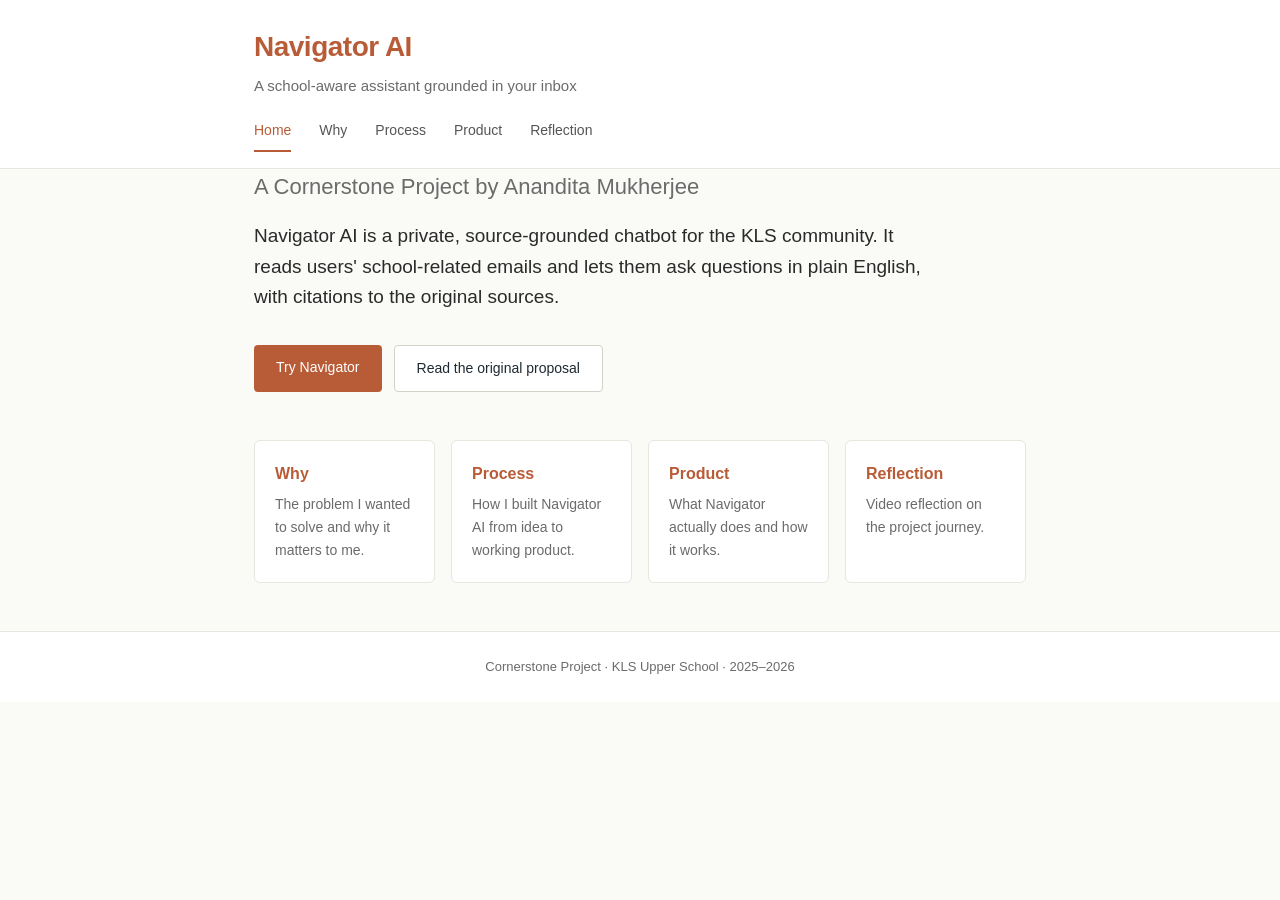
==== index.html @ 75f74e13 "Initial cornerstone site" ====
<!DOCTYPE html>
<html lang="en">
<head>
  <meta charset="UTF-8">
  <meta name="viewport" content="width=device-width, initial-scale=1.0">
  <title>Navigator AI — Cornerstone Project</title>
  <link rel="stylesheet" href="style.css">
</head>
<body>
  <header>
    <div class="container">
      <h1>Navigator AI</h1>
      <p class="subtitle">A school-aware assistant grounded in your inbox</p>
      <nav>
        <a href="index.html" class="active">Home</a>
        <a href="why.html">Why</a>
        <a href="process.html">Process</a>
        <a href="product.html">Product</a>
        <a href="reflection.html">Reflection</a>
      </nav>
    </div>
  </header>

  <main class="container">
    <section class="hero">
      <h2>A Cornerstone Project by Anandita Mukherjee</h2>
      <p class="lede">
        Navigator AI is a private, source-grounded chatbot for the KLS community.
        It reads users' school-related emails and lets them ask questions in
        plain English, with citations to the original sources.
      </p>
      <div class="cta-row">
        <a href="https://navigator-ai-production.up.railway.app/" class="btn">Try Navigator</a>
        <a href="assets/proposal.pdf" class="btn-secondary">Read the original proposal</a>
      </div>
    </section>

    <section class="cards">
      <a href="why.html" class="card">
        <h3>Why</h3>
        <p>The problem I wanted to solve and why it matters to me.</p>
      </a>
      <a href="process.html" class="card">
        <h3>Process</h3>
        <p>How I built Navigator AI from idea to working product.</p>
      </a>
      <a href="product.html" class="card">
        <h3>Product</h3>
        <p>What Navigator actually does and how it works.</p>
      </a>
      <a href="reflection.html" class="card">
        <h3>Reflection</h3>
        <p>Video reflection on the project journey.</p>
      </a>
    </section>
  </main>

  <footer>
    <div class="container">
      <p>Cornerstone Project · KLS Upper School · 2025–2026</p>
    </div>
  </footer>
</body>
</html>
---- style.css ----
/* Reset + base */
* {
  margin: 0;
  padding: 0;
  box-sizing: border-box;
}

html {
  scroll-behavior: smooth;
}

body {
  font-family: -apple-system, BlinkMacSystemFont, "Segoe UI", "Helvetica Neue", Arial, sans-serif;
  font-size: 16px;
  line-height: 1.65;
  color: #1f2933;
  background: #fafaf7;
}

.container {
  max-width: 820px;
  margin: 0 auto;
  padding: 0 24px;
}

/* Header */
header {
  background: white;
  border-bottom: 1px solid #e8e6df;
  padding: 24px 0 0;
}

header h1 {
  font-size: 28px;
  font-weight: 600;
  color: #b85c38;
  letter-spacing: -0.5px;
}

.subtitle {
  color: #6b6b6b;
  font-size: 15px;
  margin-top: 4px;
  margin-bottom: 20px;
}

nav {
  display: flex;
  gap: 28px;
  padding-bottom: 16px;
  flex-wrap: wrap;
}

nav a {
  color: #555;
  text-decoration: none;
  font-size: 14px;
  font-weight: 500;
  padding-bottom: 8px;
  border-bottom: 2px solid transparent;
  transition: color 0.15s, border-color 0.15s;
}

nav a:hover {
  color: #b85c38;
}

nav a.active {
  color: #b85c38;
  border-bottom-color: #b85c38;
}

/* Main content */
main {
  padding: 56px 0 80px;
}

.hero h2 {
  font-size: 22px;
  font-weight: 500;
  color: #6b6b6b;
  margin-bottom: 16px;
}

.lede {
  font-size: 19px;
  line-height: 1.6;
  color: #2a2a2a;
  margin-bottom: 32px;
  max-width: 680px;
}

.cta-row {
  display: flex;
  gap: 12px;
  flex-wrap: wrap;
  margin-top: 24px;
  margin-bottom: 48px;
}

.btn, .btn-secondary {
  display: inline-block;
  padding: 11px 22px;
  border-radius: 4px;
  text-decoration: none;
  font-size: 14px;
  font-weight: 500;
  transition: background 0.15s, transform 0.05s;
}

.btn {
  background: #b85c38;
  color: white;
}

.btn:hover {
  background: #9d4d2e;
}

.btn:active {
  transform: translateY(1px);
}

.btn-secondary {
  background: white;
  color: #1f2933;
  border: 1px solid #d4d2c8;
}

.btn-secondary:hover {
  background: #f4f2eb;
}

/* Card grid */
.cards {
  display: grid;
  grid-template-columns: repeat(auto-fit, minmax(180px, 1fr));
  gap: 16px;
  margin-top: 16px;
}

.card {
  display: block;
  padding: 20px;
  background: white;
  border: 1px solid #e8e6df;
  border-radius: 6px;
  text-decoration: none;
  color: inherit;
  transition: border-color 0.15s, transform 0.1s;
}

.card:hover {
  border-color: #b85c38;
  transform: translateY(-2px);
}

.card h3 {
  font-size: 16px;
  color: #b85c38;
  margin-bottom: 6px;
}

.card p {
  font-size: 14px;
  color: #6b6b6b;
}

/* Article pages */
.page h2 {
  font-size: 30px;
  font-weight: 600;
  margin-bottom: 24px;
  color: #1f2933;
  letter-spacing: -0.3px;
}

.page h3 {
  font-size: 19px;
  margin-top: 36px;
  margin-bottom: 12px;
  color: #1f2933;
}

.page p {
  margin-bottom: 16px;
  color: #2a2a2a;
}

.page ul {
  margin-bottom: 16px;
  padding-left: 24px;
}

.page li {
  margin-bottom: 6px;
}

.page strong {
  font-weight: 600;
}

/* Callout */
.callout {
  background: #fdf3ee;
  border-left: 3px solid #b85c38;
  padding: 18px 22px;
  border-radius: 4px;
  margin: 24px 0 36px;
}

.callout-label {
  font-size: 11px;
  font-weight: 600;
  letter-spacing: 1.5px;
  color: #b85c38;
  text-transform: uppercase;
  margin-bottom: 6px;
}

.callout-text {
  font-size: 18px;
  line-height: 1.5;
  color: #1f2933;
  font-weight: 500;
}

/* Images */
figure {
  margin: 24px 0;
}

figure img {
  width: 100%;
  border-radius: 6px;
  border: 1px solid #e8e6df;
}

figcaption {
  font-size: 13px;
  color: #6b6b6b;
  text-align: center;
  margin-top: 8px;
  font-style: italic;
}

/* Video */
.video-wrapper {
  position: relative;
  width: 100%;
  padding-bottom: 56.25%;
  margin: 24px 0;
  border-radius: 6px;
  overflow: hidden;
  background: #1a1a1a;
}

.video-wrapper iframe {
  position: absolute;
  top: 0;
  left: 0;
  width: 100%;
  height: 100%;
  border: 0;
}

/* Footer */
footer {
  border-top: 1px solid #e8e6df;
  padding: 24px 0;
  margin-top: 48px;
  background: white;
}

footer p {
  text-align: center;
  font-size: 13px;
  color: #6b6b6b;
}
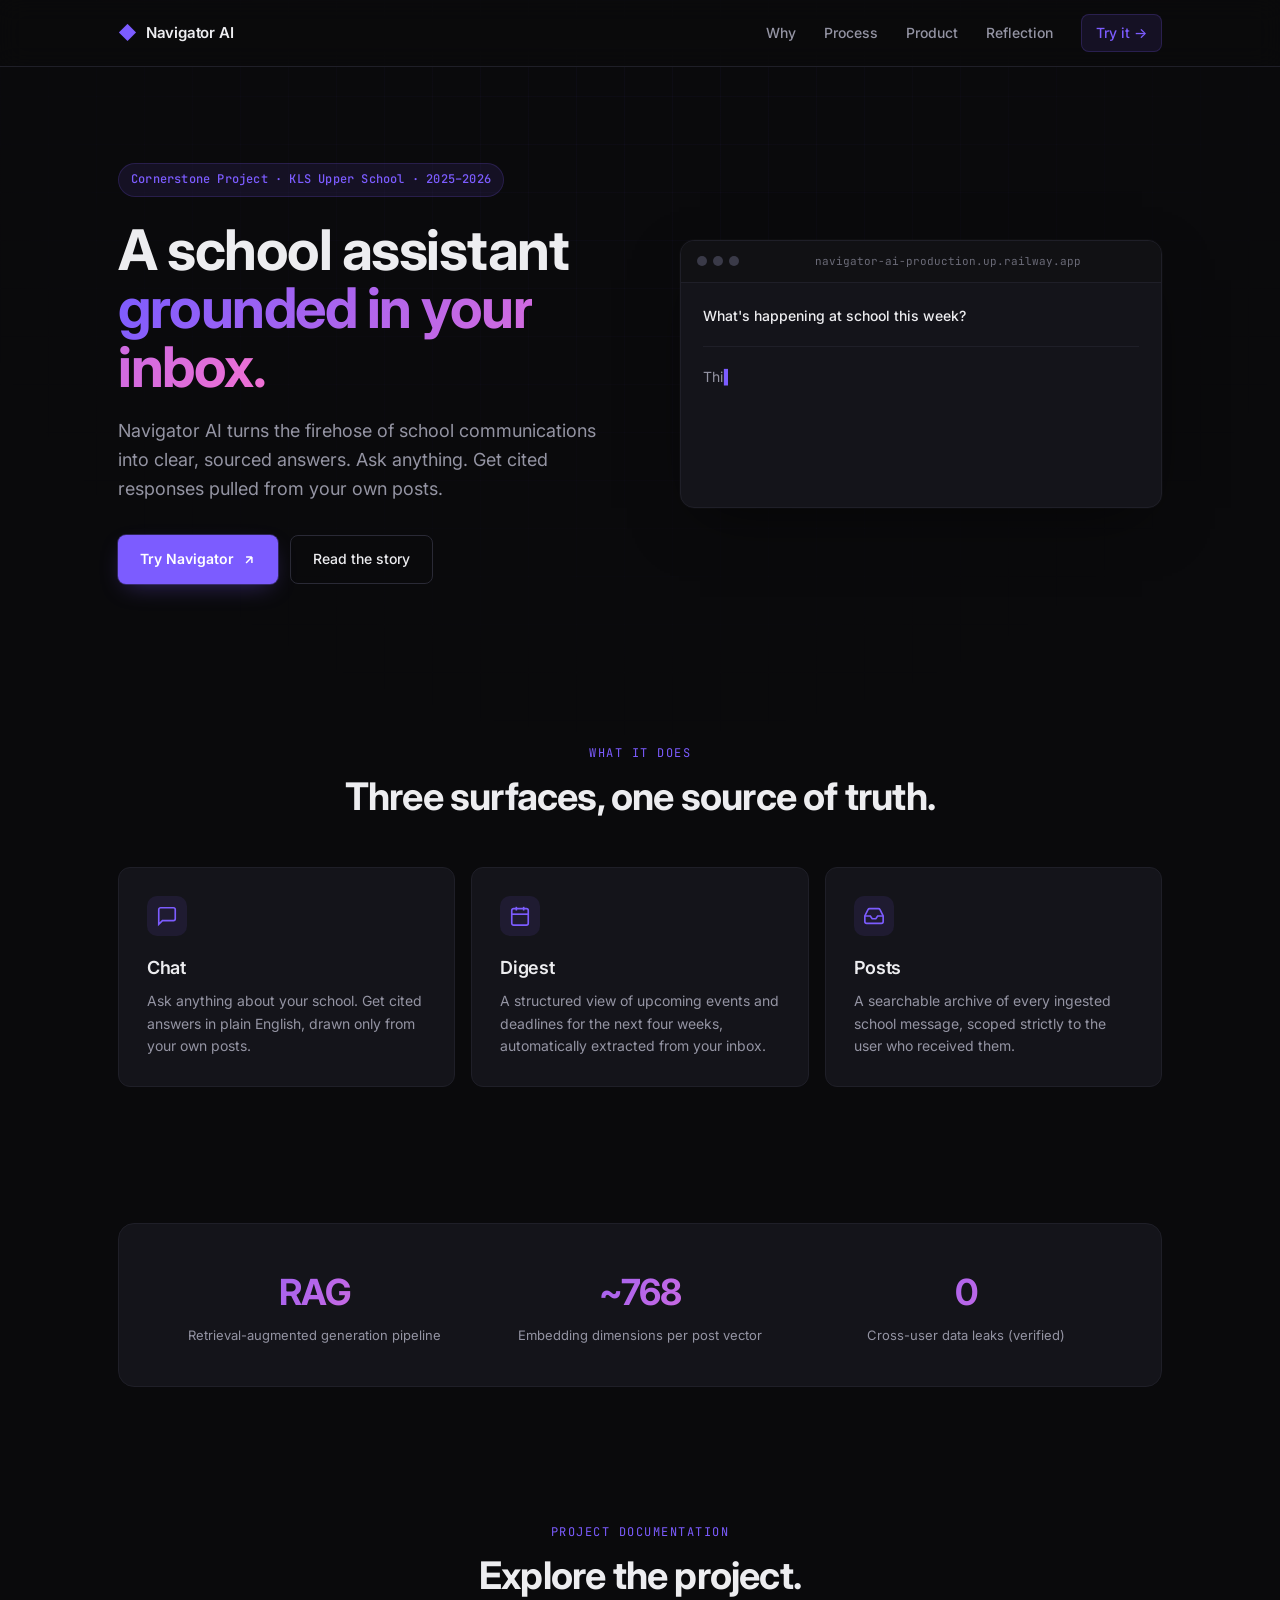
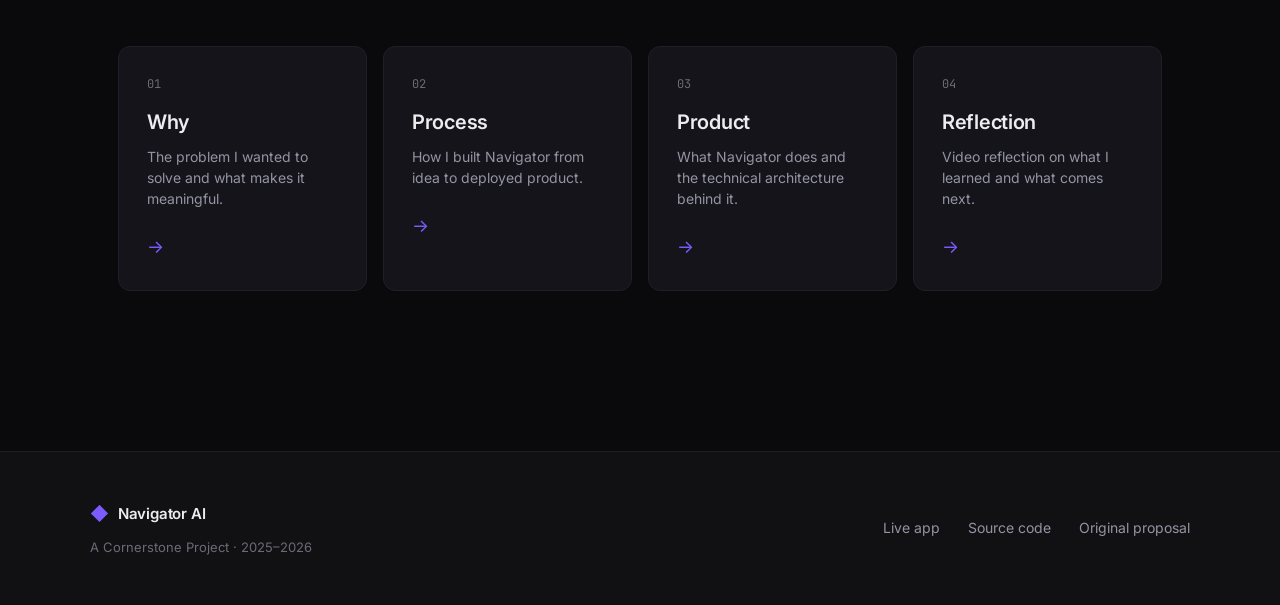
==== commit 39357314: "Redesign: modern dark theme, animations, interactive demo" ====
--- a/index.html
+++ b/index.html
@@ -1,64 +1,177 @@
 <!DOCTYPE html>
 <html lang="en">
 <head>
-  <meta charset="UTF-8">
-  <meta name="viewport" content="width=device-width, initial-scale=1.0">
-  <title>Navigator AI — Cornerstone Project</title>
-  <link rel="stylesheet" href="style.css">
+  <meta charset="UTF-8" />
+  <meta name="viewport" content="width=device-width, initial-scale=1.0" />
+  <title>Navigator AI — A school-aware assistant grounded in your inbox</title>
+  <meta name="description" content="A private, source-grounded chatbot for the KLS community. Built as a Cornerstone Project by Anandita Mukherjee." />
+  <link rel="preconnect" href="https://fonts.googleapis.com" />
+  <link rel="preconnect" href="https://fonts.gstatic.com" crossorigin />
+  <link href="https://fonts.googleapis.com/css2?family=Inter:wght@400;500;600;700;800&family=JetBrains+Mono:wght@400;500&display=swap" rel="stylesheet" />
+  <link rel="stylesheet" href="style.css" />
 </head>
 <body>
-  <header>
-    <div class="container">
-      <h1>Navigator AI</h1>
-      <p class="subtitle">A school-aware assistant grounded in your inbox</p>
-      <nav>
-        <a href="index.html" class="active">Home</a>
+  <div class="grid-bg"></div>
+
+  <nav class="topnav">
+    <div class="topnav-inner">
+      <a href="index.html" class="brand">
+        <span class="brand-mark">◆</span>
+        <span class="brand-text">Navigator AI</span>
+      </a>
+      <div class="topnav-links">
         <a href="why.html">Why</a>
         <a href="process.html">Process</a>
         <a href="product.html">Product</a>
         <a href="reflection.html">Reflection</a>
-      </nav>
+        <a href="https://navigator-ai-production.up.railway.app/" class="topnav-cta" target="_blank" rel="noopener">Try it →</a>
+      </div>
     </div>
-  </header>
+  </nav>
 
-  <main class="container">
+  <main>
     <section class="hero">
-      <h2>A Cornerstone Project by Anandita Mukherjee</h2>
-      <p class="lede">
-        Navigator AI is a private, source-grounded chatbot for the KLS community.
-        It reads users' school-related emails and lets them ask questions in
-        plain English, with citations to the original sources.
-      </p>
-      <div class="cta-row">
-        <a href="https://navigator-ai-production.up.railway.app/" class="btn">Try Navigator</a>
-        <a href="assets/proposal.pdf" class="btn-secondary">Read the original proposal</a>
+      <div class="hero-inner">
+        <div class="pill reveal">Cornerstone Project · KLS Upper School · 2025–2026</div>
+        <h1 class="reveal" style="--delay: 0.1s">
+          A school assistant<br />
+          <span class="gradient-text">grounded in your inbox.</span>
+        </h1>
+        <p class="hero-lede reveal" style="--delay: 0.2s">
+          Navigator AI turns the firehose of school communications into
+          clear, sourced answers. Ask anything. Get cited responses pulled
+          from your own posts.
+        </p>
+        <div class="hero-cta reveal" style="--delay: 0.3s">
+          <a href="https://navigator-ai-production.up.railway.app/" class="btn-primary" target="_blank" rel="noopener">
+            Try Navigator
+            <svg width="14" height="14" viewBox="0 0 24 24" fill="none" stroke="currentColor" stroke-width="2.5"><path d="M7 17L17 7M17 7H7M17 7V17"/></svg>
+          </a>
+          <a href="why.html" class="btn-ghost">Read the story</a>
+        </div>
+      </div>
+
+      <div class="demo-window reveal" style="--delay: 0.4s">
+        <div class="demo-chrome">
+          <div class="demo-dots">
+            <span></span><span></span><span></span>
+          </div>
+          <div class="demo-url">navigator-ai-production.up.railway.app</div>
+        </div>
+        <div class="demo-body">
+          <div class="demo-question">What's happening at school this week?</div>
+          <div class="demo-answer">
+            <div class="demo-typing" id="typing"></div>
+          </div>
+        </div>
       </div>
     </section>
 
-    <section class="cards">
-      <a href="why.html" class="card">
-        <h3>Why</h3>
-        <p>The problem I wanted to solve and why it matters to me.</p>
-      </a>
-      <a href="process.html" class="card">
-        <h3>Process</h3>
-        <p>How I built Navigator AI from idea to working product.</p>
-      </a>
-      <a href="product.html" class="card">
-        <h3>Product</h3>
-        <p>What Navigator actually does and how it works.</p>
-      </a>
-      <a href="reflection.html" class="card">
-        <h3>Reflection</h3>
-        <p>Video reflection on the project journey.</p>
-      </a>
+    <section class="features">
+      <div class="section-header reveal">
+        <div class="section-eyebrow">What it does</div>
+        <h2>Three surfaces, one source of truth.</h2>
+      </div>
+
+      <div class="feature-grid">
+        <div class="feature-card reveal">
+          <div class="feature-icon">
+            <svg width="22" height="22" viewBox="0 0 24 24" fill="none" stroke="currentColor" stroke-width="1.8">
+              <path d="M21 15a2 2 0 0 1-2 2H7l-4 4V5a2 2 0 0 1 2-2h14a2 2 0 0 1 2 2z"/>
+            </svg>
+          </div>
+          <h3>Chat</h3>
+          <p>Ask anything about your school. Get cited answers in plain English, drawn only from your own posts.</p>
+        </div>
+
+        <div class="feature-card reveal" style="--delay: 0.05s">
+          <div class="feature-icon">
+            <svg width="22" height="22" viewBox="0 0 24 24" fill="none" stroke="currentColor" stroke-width="1.8">
+              <rect x="3" y="4" width="18" height="18" rx="2"/><line x1="16" y1="2" x2="16" y2="6"/><line x1="8" y1="2" x2="8" y2="6"/><line x1="3" y1="10" x2="21" y2="10"/>
+            </svg>
+          </div>
+          <h3>Digest</h3>
+          <p>A structured view of upcoming events and deadlines for the next four weeks, automatically extracted from your inbox.</p>
+        </div>
+
+        <div class="feature-card reveal" style="--delay: 0.1s">
+          <div class="feature-icon">
+            <svg width="22" height="22" viewBox="0 0 24 24" fill="none" stroke="currentColor" stroke-width="1.8">
+              <polyline points="22 12 16 12 14 15 10 15 8 12 2 12"/><path d="M5.45 5.11 2 12v6a2 2 0 0 0 2 2h16a2 2 0 0 0 2-2v-6l-3.45-6.89A2 2 0 0 0 16.76 4H7.24a2 2 0 0 0-1.79 1.11z"/>
+            </svg>
+          </div>
+          <h3>Posts</h3>
+          <p>A searchable archive of every ingested school message, scoped strictly to the user who received them.</p>
+        </div>
+      </div>
+    </section>
+
+    <section class="stats">
+      <div class="stats-inner">
+        <div class="stat reveal">
+          <div class="stat-num">RAG</div>
+          <div class="stat-label">Retrieval-augmented generation pipeline</div>
+        </div>
+        <div class="stat reveal" style="--delay: 0.05s">
+          <div class="stat-num">~768</div>
+          <div class="stat-label">Embedding dimensions per post vector</div>
+        </div>
+        <div class="stat reveal" style="--delay: 0.1s">
+          <div class="stat-num">0</div>
+          <div class="stat-label">Cross-user data leaks (verified)</div>
+        </div>
+      </div>
+    </section>
+
+    <section class="pages-nav">
+      <div class="section-header reveal">
+        <div class="section-eyebrow">Project documentation</div>
+        <h2>Explore the project.</h2>
+      </div>
+
+      <div class="page-grid">
+        <a href="why.html" class="page-card reveal">
+          <div class="page-card-num">01</div>
+          <h3>Why</h3>
+          <p>The problem I wanted to solve and what makes it meaningful.</p>
+          <div class="page-card-arrow">→</div>
+        </a>
+        <a href="process.html" class="page-card reveal" style="--delay: 0.05s">
+          <div class="page-card-num">02</div>
+          <h3>Process</h3>
+          <p>How I built Navigator from idea to deployed product.</p>
+          <div class="page-card-arrow">→</div>
+        </a>
+        <a href="product.html" class="page-card reveal" style="--delay: 0.1s">
+          <div class="page-card-num">03</div>
+          <h3>Product</h3>
+          <p>What Navigator does and the technical architecture behind it.</p>
+          <div class="page-card-arrow">→</div>
+        </a>
+        <a href="reflection.html" class="page-card reveal" style="--delay: 0.15s">
+          <div class="page-card-num">04</div>
+          <h3>Reflection</h3>
+          <p>Video reflection on what I learned and what comes next.</p>
+          <div class="page-card-arrow">→</div>
+        </a>
+      </div>
     </section>
   </main>
 
   <footer>
-    <div class="container">
-      <p>Cornerstone Project · KLS Upper School · 2025–2026</p>
+    <div class="footer-inner">
+      <div>
+        <div class="brand"><span class="brand-mark">◆</span><span class="brand-text">Navigator AI</span></div>
+        <p class="footer-tag">A Cornerstone Project · 2025–2026</p>
+      </div>
+      <div class="footer-links">
+        <a href="https://navigator-ai-production.up.railway.app/" target="_blank" rel="noopener">Live app</a>
+        <a href="https://github.com/MAnandita/navigator-ai" target="_blank" rel="noopener">Source code</a>
+        <a href="assets/proposal.pdf">Original proposal</a>
+      </div>
     </div>
   </footer>
+
+  <script src="script.js"></script>
 </body>
-</html>+</html>
--- a/style.css
+++ b/style.css
@@ -1,279 +1,823 @@
-/* Reset + base */
-* {
-  margin: 0;
-  padding: 0;
-  box-sizing: border-box;
-}
-
-html {
-  scroll-behavior: smooth;
-}
+:root {
+  --bg: #0a0a0c;
+  --bg-elev: #111114;
+  --bg-card: #14141a;
+  --border: #1f1f28;
+  --border-strong: #2a2a36;
+  --text: #ededf0;
+  --text-mute: #9494a3;
+  --text-dim: #6b6b78;
+  --accent: #7c5cff;
+  --accent-glow: rgba(124, 92, 255, 0.4);
+  --accent-soft: rgba(124, 92, 255, 0.1);
+  --grad-start: #7c5cff;
+  --grad-end: #f070d4;
+  --max-w: 1100px;
+  --max-w-article: 720px;
+}
+
+* { margin: 0; padding: 0; box-sizing: border-box; }
+
+html { scroll-behavior: smooth; }
 
 body {
-  font-family: -apple-system, BlinkMacSystemFont, "Segoe UI", "Helvetica Neue", Arial, sans-serif;
-  font-size: 16px;
-  line-height: 1.65;
-  color: #1f2933;
-  background: #fafaf7;
-}
-
-.container {
-  max-width: 820px;
+  font-family: 'Inter', -apple-system, BlinkMacSystemFont, sans-serif;
+  background: var(--bg);
+  color: var(--text);
+  -webkit-font-smoothing: antialiased;
+  -moz-osx-font-smoothing: grayscale;
+  line-height: 1.6;
+  overflow-x: hidden;
+}
+
+/* Animated grid background */
+.grid-bg {
+  position: fixed;
+  inset: 0;
+  background-image:
+    linear-gradient(rgba(124, 92, 255, 0.04) 1px, transparent 1px),
+    linear-gradient(90deg, rgba(124, 92, 255, 0.04) 1px, transparent 1px);
+  background-size: 48px 48px;
+  mask-image: radial-gradient(circle at 50% 0%, black 0%, transparent 70%);
+  -webkit-mask-image: radial-gradient(circle at 50% 0%, black 0%, transparent 70%);
+  pointer-events: none;
+  z-index: 0;
+}
+
+/* Top navigation */
+.topnav {
+  position: sticky;
+  top: 0;
+  z-index: 50;
+  background: rgba(10, 10, 12, 0.7);
+  backdrop-filter: saturate(180%) blur(12px);
+  -webkit-backdrop-filter: saturate(180%) blur(12px);
+  border-bottom: 1px solid var(--border);
+}
+
+.topnav-inner {
+  max-width: var(--max-w);
   margin: 0 auto;
-  padding: 0 24px;
-}
-
-/* Header */
-header {
-  background: white;
-  border-bottom: 1px solid #e8e6df;
-  padding: 24px 0 0;
-}
-
-header h1 {
-  font-size: 28px;
+  padding: 14px 28px;
+  display: flex;
+  align-items: center;
+  justify-content: space-between;
+  gap: 24px;
+}
+
+.brand {
+  display: inline-flex;
+  align-items: center;
+  gap: 9px;
+  text-decoration: none;
+  color: var(--text);
   font-weight: 600;
-  color: #b85c38;
-  letter-spacing: -0.5px;
-}
-
-.subtitle {
-  color: #6b6b6b;
   font-size: 15px;
-  margin-top: 4px;
-  margin-bottom: 20px;
-}
-
-nav {
+  letter-spacing: -0.2px;
+}
+
+.brand-mark {
+  color: var(--accent);
+  font-size: 18px;
+}
+
+.topnav-links {
   display: flex;
+  align-items: center;
   gap: 28px;
-  padding-bottom: 16px;
-  flex-wrap: wrap;
-}
-
-nav a {
-  color: #555;
+}
+
+.topnav-links a {
+  color: var(--text-mute);
   text-decoration: none;
   font-size: 14px;
   font-weight: 500;
-  padding-bottom: 8px;
-  border-bottom: 2px solid transparent;
-  transition: color 0.15s, border-color 0.15s;
-}
-
-nav a:hover {
-  color: #b85c38;
-}
-
-nav a.active {
-  color: #b85c38;
-  border-bottom-color: #b85c38;
-}
-
-/* Main content */
+  transition: color 0.15s;
+}
+
+.topnav-links a:hover { color: var(--text); }
+.topnav-links a.active { color: var(--text); }
+
+.topnav-cta {
+  background: var(--accent-soft);
+  color: var(--accent) !important;
+  padding: 7px 14px;
+  border-radius: 8px;
+  border: 1px solid rgba(124, 92, 255, 0.2);
+  transition: all 0.15s;
+}
+
+.topnav-cta:hover {
+  background: rgba(124, 92, 255, 0.15);
+  border-color: rgba(124, 92, 255, 0.35);
+}
+
+/* Hero */
 main {
-  padding: 56px 0 80px;
-}
-
-.hero h2 {
-  font-size: 22px;
+  position: relative;
+  z-index: 1;
+}
+
+.hero {
+  max-width: var(--max-w);
+  margin: 0 auto;
+  padding: 80px 28px 56px;
+  display: grid;
+  grid-template-columns: 1fr;
+  gap: 56px;
+}
+
+@media (min-width: 900px) {
+  .hero {
+    grid-template-columns: 1.05fr 1fr;
+    align-items: center;
+    padding-top: 96px;
+    padding-bottom: 80px;
+  }
+}
+
+.pill {
+  display: inline-block;
+  padding: 6px 12px;
+  font-size: 12px;
   font-weight: 500;
-  color: #6b6b6b;
-  margin-bottom: 16px;
-}
-
-.lede {
-  font-size: 19px;
+  color: var(--accent);
+  background: var(--accent-soft);
+  border: 1px solid rgba(124, 92, 255, 0.18);
+  border-radius: 100px;
+  margin-bottom: 24px;
+  font-family: 'JetBrains Mono', monospace;
+  letter-spacing: 0.2px;
+}
+
+.hero h1 {
+  font-size: clamp(36px, 5vw, 56px);
+  font-weight: 700;
+  letter-spacing: -1.5px;
+  line-height: 1.05;
+  margin-bottom: 20px;
+}
+
+.gradient-text {
+  background: linear-gradient(120deg, var(--grad-start) 0%, var(--grad-end) 100%);
+  -webkit-background-clip: text;
+  background-clip: text;
+  -webkit-text-fill-color: transparent;
+}
+
+.hero-lede {
+  font-size: 18px;
+  color: var(--text-mute);
   line-height: 1.6;
-  color: #2a2a2a;
   margin-bottom: 32px;
-  max-width: 680px;
-}
-
-.cta-row {
+  max-width: 520px;
+}
+
+.hero-cta {
   display: flex;
   gap: 12px;
   flex-wrap: wrap;
-  margin-top: 24px;
-  margin-bottom: 48px;
-}
-
-.btn, .btn-secondary {
-  display: inline-block;
-  padding: 11px 22px;
-  border-radius: 4px;
+}
+
+.btn-primary {
+  display: inline-flex;
+  align-items: center;
+  gap: 8px;
+  padding: 12px 22px;
+  background: var(--accent);
+  color: white;
+  border-radius: 8px;
+  text-decoration: none;
+  font-size: 14px;
+  font-weight: 600;
+  transition: all 0.15s;
+  box-shadow: 0 0 0 1px rgba(124, 92, 255, 0.3), 0 8px 24px -8px var(--accent-glow);
+}
+
+.btn-primary:hover {
+  background: #8b6cff;
+  transform: translateY(-1px);
+  box-shadow: 0 0 0 1px rgba(124, 92, 255, 0.4), 0 12px 32px -8px var(--accent-glow);
+}
+
+.btn-ghost {
+  display: inline-flex;
+  align-items: center;
+  padding: 12px 22px;
+  border-radius: 8px;
+  color: var(--text);
   text-decoration: none;
   font-size: 14px;
   font-weight: 500;
-  transition: background 0.15s, transform 0.05s;
-}
-
-.btn {
-  background: #b85c38;
-  color: white;
-}
-
-.btn:hover {
-  background: #9d4d2e;
-}
-
-.btn:active {
-  transform: translateY(1px);
-}
-
-.btn-secondary {
-  background: white;
-  color: #1f2933;
-  border: 1px solid #d4d2c8;
-}
-
-.btn-secondary:hover {
-  background: #f4f2eb;
-}
-
-/* Card grid */
-.cards {
+  border: 1px solid var(--border-strong);
+  transition: all 0.15s;
+}
+
+.btn-ghost:hover {
+  background: var(--bg-elev);
+  border-color: #3a3a48;
+}
+
+/* Demo window */
+.demo-window {
+  background: var(--bg-card);
+  border: 1px solid var(--border);
+  border-radius: 14px;
+  overflow: hidden;
+  box-shadow: 0 20px 60px -20px rgba(0, 0, 0, 0.6), 0 0 0 1px rgba(255, 255, 255, 0.02);
+}
+
+.demo-chrome {
+  display: flex;
+  align-items: center;
+  gap: 12px;
+  padding: 12px 16px;
+  background: var(--bg-elev);
+  border-bottom: 1px solid var(--border);
+}
+
+.demo-dots {
+  display: flex;
+  gap: 6px;
+}
+
+.demo-dots span {
+  width: 10px;
+  height: 10px;
+  border-radius: 50%;
+  background: #3a3a48;
+}
+
+.demo-url {
+  flex: 1;
+  text-align: center;
+  font-family: 'JetBrains Mono', monospace;
+  font-size: 11px;
+  color: var(--text-dim);
+}
+
+.demo-body {
+  padding: 22px;
+}
+
+.demo-question {
+  color: var(--text);
+  font-weight: 500;
+  margin-bottom: 18px;
+  padding-bottom: 18px;
+  border-bottom: 1px solid var(--border);
+  font-size: 14px;
+}
+
+.demo-answer {
+  font-size: 14px;
+  line-height: 1.7;
+  color: var(--text-mute);
+  min-height: 120px;
+}
+
+.demo-typing::after {
+  content: '▍';
+  color: var(--accent);
+  animation: blink 1s infinite;
+  margin-left: 1px;
+}
+
+@keyframes blink {
+  0%, 50% { opacity: 1; }
+  51%, 100% { opacity: 0; }
+}
+
+.demo-cite {
+  display: inline-block;
+  font-size: 10px;
+  padding: 1px 6px;
+  margin: 0 2px;
+  background: var(--accent-soft);
+  color: var(--accent);
+  border-radius: 4px;
+  font-family: 'JetBrains Mono', monospace;
+  font-weight: 500;
+  vertical-align: top;
+}
+
+/* Sections */
+.features, .stats, .pages-nav {
+  max-width: var(--max-w);
+  margin: 0 auto;
+  padding: 80px 28px;
+}
+
+.section-header {
+  margin-bottom: 48px;
+  text-align: center;
+}
+
+.section-eyebrow {
+  font-family: 'JetBrains Mono', monospace;
+  font-size: 12px;
+  color: var(--accent);
+  text-transform: uppercase;
+  letter-spacing: 1.5px;
+  margin-bottom: 12px;
+}
+
+.section-header h2 {
+  font-size: clamp(28px, 3.5vw, 38px);
+  font-weight: 700;
+  letter-spacing: -0.8px;
+  line-height: 1.15;
+}
+
+/* Feature grid */
+.feature-grid {
+  display: grid;
+  grid-template-columns: repeat(auto-fit, minmax(260px, 1fr));
+  gap: 16px;
+}
+
+.feature-card {
+  padding: 28px;
+  background: var(--bg-card);
+  border: 1px solid var(--border);
+  border-radius: 12px;
+  transition: all 0.2s;
+}
+
+.feature-card:hover {
+  border-color: var(--border-strong);
+  transform: translateY(-2px);
+}
+
+.feature-icon {
+  display: inline-flex;
+  align-items: center;
+  justify-content: center;
+  width: 40px;
+  height: 40px;
+  background: var(--accent-soft);
+  border-radius: 10px;
+  color: var(--accent);
+  margin-bottom: 18px;
+}
+
+.feature-card h3 {
+  font-size: 18px;
+  font-weight: 600;
+  margin-bottom: 8px;
+  letter-spacing: -0.3px;
+}
+
+.feature-card p {
+  font-size: 14px;
+  color: var(--text-mute);
+  line-height: 1.6;
+}
+
+/* Stats */
+.stats {
+  padding-top: 56px;
+  padding-bottom: 56px;
+}
+
+.stats-inner {
+  display: grid;
+  grid-template-columns: repeat(auto-fit, minmax(220px, 1fr));
+  gap: 16px;
+  padding: 40px;
+  background: var(--bg-card);
+  border: 1px solid var(--border);
+  border-radius: 16px;
+}
+
+.stat {
+  text-align: center;
+}
+
+.stat-num {
+  font-size: 36px;
+  font-weight: 700;
+  letter-spacing: -1px;
+  background: linear-gradient(120deg, var(--grad-start), var(--grad-end));
+  -webkit-background-clip: text;
+  background-clip: text;
+  -webkit-text-fill-color: transparent;
+  margin-bottom: 4px;
+}
+
+.stat-label {
+  font-size: 13px;
+  color: var(--text-mute);
+}
+
+/* Page grid */
+.page-grid {
+  display: grid;
+  grid-template-columns: repeat(auto-fit, minmax(220px, 1fr));
+  gap: 16px;
+}
+
+.page-card {
+  display: block;
+  padding: 28px;
+  background: var(--bg-card);
+  border: 1px solid var(--border);
+  border-radius: 12px;
+  text-decoration: none;
+  color: inherit;
+  position: relative;
+  transition: all 0.2s;
+  overflow: hidden;
+}
+
+.page-card::after {
+  content: '';
+  position: absolute;
+  inset: 0;
+  background: linear-gradient(120deg, transparent 40%, var(--accent-soft) 100%);
+  opacity: 0;
+  transition: opacity 0.3s;
+  pointer-events: none;
+}
+
+.page-card:hover {
+  border-color: var(--accent);
+  transform: translateY(-3px);
+}
+
+.page-card:hover::after { opacity: 1; }
+
+.page-card-num {
+  font-family: 'JetBrains Mono', monospace;
+  font-size: 12px;
+  color: var(--text-dim);
+  margin-bottom: 12px;
+}
+
+.page-card h3 {
+  font-size: 20px;
+  font-weight: 600;
+  margin-bottom: 8px;
+  letter-spacing: -0.3px;
+}
+
+.page-card p {
+  font-size: 14px;
+  color: var(--text-mute);
+  margin-bottom: 24px;
+  line-height: 1.5;
+}
+
+.page-card-arrow {
+  font-size: 18px;
+  color: var(--accent);
+  transition: transform 0.2s;
+  display: inline-block;
+}
+
+.page-card:hover .page-card-arrow {
+  transform: translateX(4px);
+}
+
+/* Article pages */
+.article-main {
+  position: relative;
+  z-index: 1;
+  padding: 80px 28px 100px;
+}
+
+.article {
+  max-width: var(--max-w-article);
+  margin: 0 auto;
+}
+
+.article-header { margin-bottom: 48px; }
+
+.article-eyebrow {
+  font-family: 'JetBrains Mono', monospace;
+  font-size: 12px;
+  color: var(--accent);
+  text-transform: uppercase;
+  letter-spacing: 1.5px;
+  margin-bottom: 16px;
+}
+
+.article-header h1 {
+  font-size: clamp(36px, 4.5vw, 48px);
+  font-weight: 700;
+  letter-spacing: -1.2px;
+  line-height: 1.1;
+  margin-bottom: 16px;
+}
+
+.article-lede {
+  font-size: 19px;
+  color: var(--text-mute);
+  line-height: 1.55;
+  max-width: 580px;
+}
+
+.article-section { margin-bottom: 56px; }
+
+.article-section h2 {
+  font-size: 24px;
+  font-weight: 600;
+  letter-spacing: -0.4px;
+  margin-bottom: 16px;
+  margin-top: 8px;
+}
+
+.article-section p {
+  font-size: 16.5px;
+  color: var(--text);
+  margin-bottom: 16px;
+  line-height: 1.7;
+}
+
+.article-section ul {
+  padding-left: 22px;
+  color: var(--text);
+  margin-bottom: 16px;
+}
+
+.article-section li {
+  margin-bottom: 8px;
+  line-height: 1.65;
+}
+
+.callout {
+  background: linear-gradient(135deg, var(--accent-soft) 0%, transparent 100%);
+  border-left: 2px solid var(--accent);
+  padding: 24px 28px;
+  border-radius: 0 12px 12px 0;
+  margin-bottom: 40px;
+}
+
+.callout-label {
+  font-family: 'JetBrains Mono', monospace;
+  font-size: 11px;
+  color: var(--accent);
+  text-transform: uppercase;
+  letter-spacing: 1.5px;
+  margin-bottom: 10px;
+}
+
+.callout-text {
+  font-size: 19px;
+  line-height: 1.5;
+  font-weight: 500;
+  letter-spacing: -0.3px;
+}
+
+.code-block {
+  background: var(--bg-elev);
+  border: 1px solid var(--border);
+  border-radius: 10px;
+  margin: 24px 0;
+  overflow: hidden;
+}
+
+.code-header {
+  padding: 10px 16px;
+  font-family: 'JetBrains Mono', monospace;
+  font-size: 11px;
+  color: var(--text-dim);
+  background: var(--bg-card);
+  border-bottom: 1px solid var(--border);
+  text-transform: uppercase;
+  letter-spacing: 1px;
+}
+
+.code-block pre {
+  padding: 18px;
+  overflow-x: auto;
+}
+
+.code-block code {
+  font-family: 'JetBrains Mono', monospace;
+  font-size: 13px;
+  color: var(--text);
+  line-height: 1.6;
+}
+
+.figure {
+  margin: 32px 0;
+  border-radius: 10px;
+  overflow: hidden;
+  border: 1px solid var(--border);
+  background: var(--bg-card);
+}
+
+.figure img {
+  width: 100%;
+  display: block;
+}
+
+.figure figcaption {
+  padding: 12px 16px;
+  text-align: center;
+  font-size: 13px;
+  color: var(--text-dim);
+  border-top: 1px solid var(--border);
+  font-style: italic;
+}
+
+.tech-grid {
   display: grid;
   grid-template-columns: repeat(auto-fit, minmax(180px, 1fr));
-  gap: 16px;
-  margin-top: 16px;
-}
-
-.card {
-  display: block;
-  padding: 20px;
-  background: white;
-  border: 1px solid #e8e6df;
-  border-radius: 6px;
-  text-decoration: none;
-  color: inherit;
-  transition: border-color 0.15s, transform 0.1s;
-}
-
-.card:hover {
-  border-color: #b85c38;
-  transform: translateY(-2px);
-}
-
-.card h3 {
-  font-size: 16px;
-  color: #b85c38;
-  margin-bottom: 6px;
-}
-
-.card p {
-  font-size: 14px;
-  color: #6b6b6b;
-}
-
-/* Article pages */
-.page h2 {
-  font-size: 30px;
+  gap: 12px;
+  margin: 24px 0;
+}
+
+.tech-item {
+  padding: 16px 18px;
+  background: var(--bg-card);
+  border: 1px solid var(--border);
+  border-radius: 10px;
+}
+
+.tech-label {
+  font-family: 'JetBrains Mono', monospace;
+  font-size: 10.5px;
+  color: var(--text-dim);
+  text-transform: uppercase;
+  letter-spacing: 1.5px;
+  margin-bottom: 4px;
+}
+
+.tech-name {
+  font-size: 15px;
+  font-weight: 500;
+  color: var(--text);
+}
+
+.cta-block {
+  margin: 48px 0;
+  padding: 36px;
+  background: linear-gradient(135deg, var(--accent-soft) 0%, transparent 100%);
+  border: 1px solid rgba(124, 92, 255, 0.2);
+  border-radius: 14px;
+  text-align: center;
+}
+
+.cta-block h3 {
+  font-size: 22px;
   font-weight: 600;
-  margin-bottom: 24px;
-  color: #1f2933;
-  letter-spacing: -0.3px;
-}
-
-.page h3 {
-  font-size: 19px;
-  margin-top: 36px;
-  margin-bottom: 12px;
-  color: #1f2933;
-}
-
-.page p {
-  margin-bottom: 16px;
-  color: #2a2a2a;
-}
-
-.page ul {
-  margin-bottom: 16px;
-  padding-left: 24px;
-}
-
-.page li {
-  margin-bottom: 6px;
-}
-
-.page strong {
-  font-weight: 600;
-}
-
-/* Callout */
-.callout {
-  background: #fdf3ee;
-  border-left: 3px solid #b85c38;
-  padding: 18px 22px;
-  border-radius: 4px;
-  margin: 24px 0 36px;
-}
-
-.callout-label {
-  font-size: 11px;
-  font-weight: 600;
-  letter-spacing: 1.5px;
-  color: #b85c38;
-  text-transform: uppercase;
-  margin-bottom: 6px;
-}
-
-.callout-text {
-  font-size: 18px;
-  line-height: 1.5;
-  color: #1f2933;
-  font-weight: 500;
-}
-
-/* Images */
-figure {
-  margin: 24px 0;
-}
-
-figure img {
-  width: 100%;
-  border-radius: 6px;
-  border: 1px solid #e8e6df;
-}
-
-figcaption {
-  font-size: 13px;
-  color: #6b6b6b;
-  text-align: center;
-  margin-top: 8px;
-  font-style: italic;
-}
-
-/* Video */
+  margin-bottom: 8px;
+  letter-spacing: -0.4px;
+}
+
+.cta-block p {
+  color: var(--text-mute);
+  margin-bottom: 20px;
+  font-size: 15px;
+}
+
 .video-wrapper {
   position: relative;
   width: 100%;
   padding-bottom: 56.25%;
-  margin: 24px 0;
-  border-radius: 6px;
+  margin: 32px 0 48px;
+  border-radius: 12px;
   overflow: hidden;
-  background: #1a1a1a;
+  background: var(--bg-card);
+  border: 1px solid var(--border);
 }
 
 .video-wrapper iframe {
   position: absolute;
-  top: 0;
-  left: 0;
+  inset: 0;
   width: 100%;
   height: 100%;
   border: 0;
 }
 
+.reflection-list {
+  list-style: none;
+  padding: 0;
+}
+
+.reflection-list li {
+  position: relative;
+  padding-left: 28px;
+  margin-bottom: 10px;
+  color: var(--text);
+}
+
+.reflection-list li::before {
+  content: '→';
+  position: absolute;
+  left: 0;
+  color: var(--accent);
+  font-weight: 600;
+}
+
+.article-nav {
+  display: flex;
+  justify-content: space-between;
+  gap: 16px;
+  margin-top: 56px;
+  padding-top: 32px;
+  border-top: 1px solid var(--border);
+}
+
+.article-nav-link {
+  display: inline-flex;
+  align-items: center;
+  padding: 12px 18px;
+  border-radius: 8px;
+  color: var(--text-mute);
+  text-decoration: none;
+  font-size: 14px;
+  font-weight: 500;
+  transition: all 0.15s;
+  border: 1px solid var(--border);
+}
+
+.article-nav-link:hover {
+  color: var(--text);
+  background: var(--bg-card);
+  border-color: var(--border-strong);
+}
+
+.article-nav-next {
+  margin-left: auto;
+}
+
 /* Footer */
 footer {
-  border-top: 1px solid #e8e6df;
-  padding: 24px 0;
-  margin-top: 48px;
-  background: white;
-}
-
-footer p {
-  text-align: center;
+  border-top: 1px solid var(--border);
+  margin-top: 80px;
+  padding: 48px 28px;
+  background: var(--bg-elev);
+  position: relative;
+  z-index: 1;
+}
+
+.footer-inner {
+  max-width: var(--max-w);
+  margin: 0 auto;
+  display: flex;
+  justify-content: space-between;
+  align-items: center;
+  gap: 24px;
+  flex-wrap: wrap;
+}
+
+.footer-tag {
   font-size: 13px;
-  color: #6b6b6b;
-}+  color: var(--text-dim);
+  margin-top: 8px;
+}
+
+.footer-links {
+  display: flex;
+  gap: 28px;
+  flex-wrap: wrap;
+}
+
+.footer-links a {
+  color: var(--text-mute);
+  text-decoration: none;
+  font-size: 14px;
+  transition: color 0.15s;
+}
+
+.footer-links a:hover { color: var(--text); }
+
+/* Reveal animations */
+.reveal {
+  opacity: 0;
+  transform: translateY(20px);
+  transition: opacity 0.7s ease, transform 0.7s ease;
+  transition-delay: var(--delay, 0s);
+}
+
+.reveal.is-visible {
+  opacity: 1;
+  transform: translateY(0);
+}
+
+/* Mobile tweaks */
+@media (max-width: 720px) {
+  .topnav-links {
+    gap: 16px;
+  }
+  .topnav-links a:not(.topnav-cta) {
+    display: none;
+  }
+  .hero {
+    padding-top: 56px;
+    padding-bottom: 32px;
+  }
+  .features, .stats, .pages-nav {
+    padding: 56px 24px;
+  }
+  .article-main {
+    padding: 56px 24px 80px;
+  }
+  .footer-inner {
+    flex-direction: column;
+    align-items: flex-start;
+  }
+}
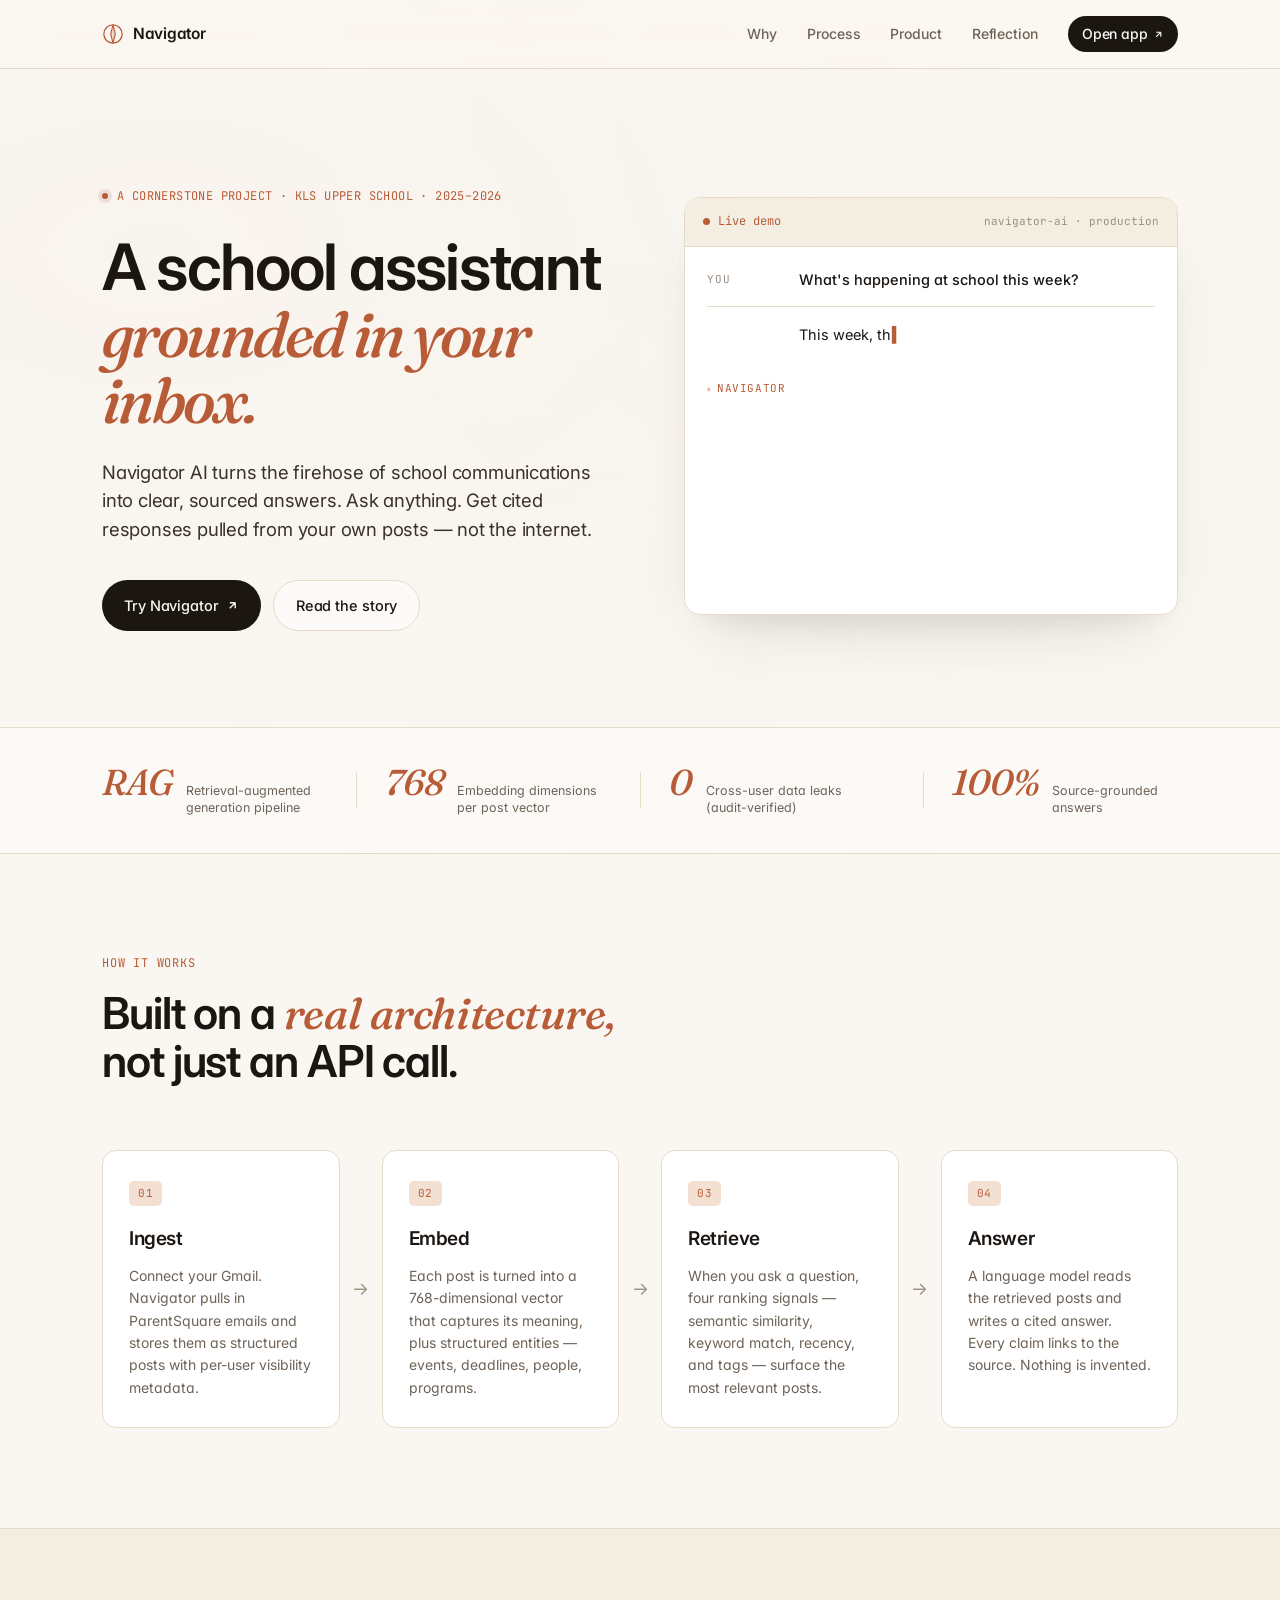
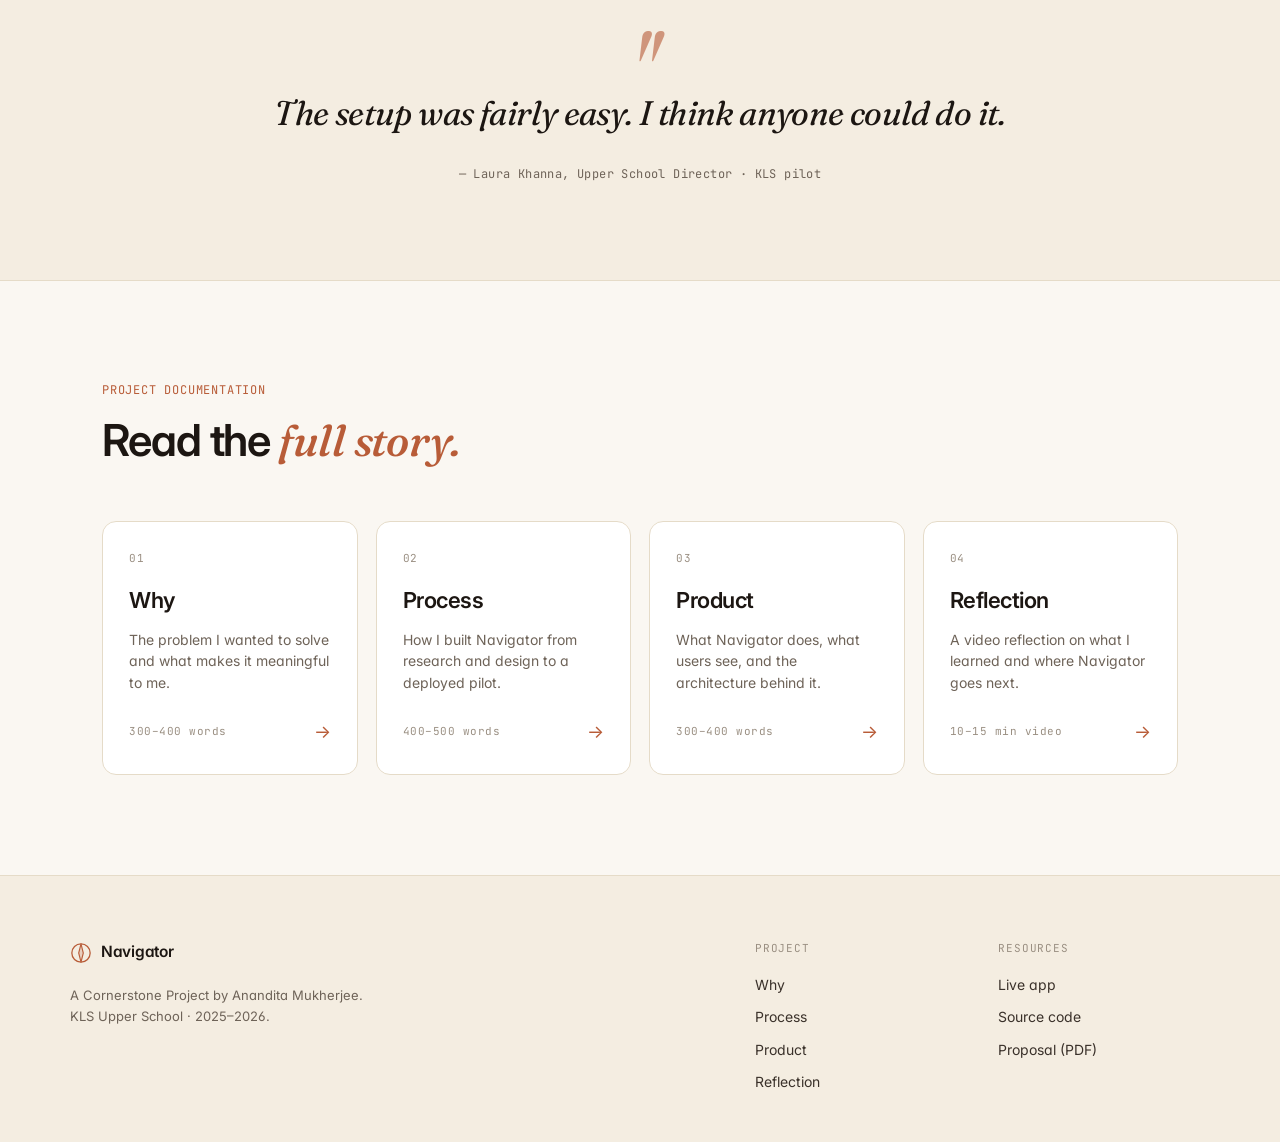
==== commit d25f397b: "Redesign: editorial sienna theme with Fraunces serif accents and motion" ====
--- a/index.html
+++ b/index.html
@@ -3,156 +3,219 @@
 <head>
   <meta charset="UTF-8" />
   <meta name="viewport" content="width=device-width, initial-scale=1.0" />
-  <title>Navigator AI — A school-aware assistant grounded in your inbox</title>
+  <title>Navigator AI — A school assistant grounded in your inbox</title>
   <meta name="description" content="A private, source-grounded chatbot for the KLS community. Built as a Cornerstone Project by Anandita Mukherjee." />
   <link rel="preconnect" href="https://fonts.googleapis.com" />
   <link rel="preconnect" href="https://fonts.gstatic.com" crossorigin />
-  <link href="https://fonts.googleapis.com/css2?family=Inter:wght@400;500;600;700;800&family=JetBrains+Mono:wght@400;500&display=swap" rel="stylesheet" />
+  <link href="https://fonts.googleapis.com/css2?family=Fraunces:opsz,wght@9..144,400;9..144,500;9..144,600;9..144,700&family=Inter:wght@400;500;600;700&family=JetBrains+Mono:wght@400;500&display=swap" rel="stylesheet" />
   <link rel="stylesheet" href="style.css" />
 </head>
 <body>
-  <div class="grid-bg"></div>
+  <div class="paper-noise"></div>
 
   <nav class="topnav">
     <div class="topnav-inner">
       <a href="index.html" class="brand">
-        <span class="brand-mark">◆</span>
-        <span class="brand-text">Navigator AI</span>
+        <svg class="brand-mark" width="22" height="22" viewBox="0 0 24 24" fill="none">
+          <circle cx="12" cy="12" r="10" stroke="currentColor" stroke-width="1.4"/>
+          <path d="M12 2 L14.5 12 L12 22 L9.5 12 Z" fill="currentColor" fill-opacity="0.2" stroke="currentColor" stroke-width="1.2" stroke-linejoin="round"/>
+        </svg>
+        <span class="brand-text">Navigator</span>
       </a>
       <div class="topnav-links">
         <a href="why.html">Why</a>
         <a href="process.html">Process</a>
         <a href="product.html">Product</a>
         <a href="reflection.html">Reflection</a>
-        <a href="https://navigator-ai-production.up.railway.app/" class="topnav-cta" target="_blank" rel="noopener">Try it →</a>
+        <a href="https://navigator-ai-production.up.railway.app/" class="topnav-cta" target="_blank" rel="noopener">
+          Open app
+          <svg width="11" height="11" viewBox="0 0 24 24" fill="none" stroke="currentColor" stroke-width="2.5"><path d="M7 17L17 7M17 7H7M17 7V17"/></svg>
+        </a>
       </div>
     </div>
   </nav>
 
   <main>
     <section class="hero">
-      <div class="hero-inner">
-        <div class="pill reveal">Cornerstone Project · KLS Upper School · 2025–2026</div>
-        <h1 class="reveal" style="--delay: 0.1s">
+      <div class="hero-content">
+        <div class="hero-eyebrow reveal">
+          <span class="eyebrow-dot"></span>
+          A Cornerstone Project · KLS Upper School · 2025–2026
+        </div>
+        <h1 class="hero-title reveal" style="--delay: 0.08s">
           A school assistant<br />
-          <span class="gradient-text">grounded in your inbox.</span>
+          <em class="serif">grounded in your inbox.</em>
         </h1>
-        <p class="hero-lede reveal" style="--delay: 0.2s">
-          Navigator AI turns the firehose of school communications into
-          clear, sourced answers. Ask anything. Get cited responses pulled
-          from your own posts.
+        <p class="hero-lede reveal" style="--delay: 0.16s">
+          Navigator AI turns the firehose of school communications into clear,
+          sourced answers. Ask anything. Get cited responses pulled from your
+          own posts — not the internet.
         </p>
-        <div class="hero-cta reveal" style="--delay: 0.3s">
+        <div class="hero-cta reveal" style="--delay: 0.24s">
           <a href="https://navigator-ai-production.up.railway.app/" class="btn-primary" target="_blank" rel="noopener">
             Try Navigator
-            <svg width="14" height="14" viewBox="0 0 24 24" fill="none" stroke="currentColor" stroke-width="2.5"><path d="M7 17L17 7M17 7H7M17 7V17"/></svg>
+            <svg width="13" height="13" viewBox="0 0 24 24" fill="none" stroke="currentColor" stroke-width="2.5"><path d="M7 17L17 7M17 7H7M17 7V17"/></svg>
           </a>
           <a href="why.html" class="btn-ghost">Read the story</a>
         </div>
       </div>
 
-      <div class="demo-window reveal" style="--delay: 0.4s">
-        <div class="demo-chrome">
-          <div class="demo-dots">
-            <span></span><span></span><span></span>
-          </div>
-          <div class="demo-url">navigator-ai-production.up.railway.app</div>
-        </div>
-        <div class="demo-body">
-          <div class="demo-question">What's happening at school this week?</div>
-          <div class="demo-answer">
-            <div class="demo-typing" id="typing"></div>
-          </div>
-        </div>
-      </div>
-    </section>
-
-    <section class="features">
-      <div class="section-header reveal">
-        <div class="section-eyebrow">What it does</div>
-        <h2>Three surfaces, one source of truth.</h2>
-      </div>
-
-      <div class="feature-grid">
-        <div class="feature-card reveal">
-          <div class="feature-icon">
-            <svg width="22" height="22" viewBox="0 0 24 24" fill="none" stroke="currentColor" stroke-width="1.8">
-              <path d="M21 15a2 2 0 0 1-2 2H7l-4 4V5a2 2 0 0 1 2-2h14a2 2 0 0 1 2 2z"/>
-            </svg>
-          </div>
-          <h3>Chat</h3>
-          <p>Ask anything about your school. Get cited answers in plain English, drawn only from your own posts.</p>
-        </div>
-
-        <div class="feature-card reveal" style="--delay: 0.05s">
-          <div class="feature-icon">
-            <svg width="22" height="22" viewBox="0 0 24 24" fill="none" stroke="currentColor" stroke-width="1.8">
-              <rect x="3" y="4" width="18" height="18" rx="2"/><line x1="16" y1="2" x2="16" y2="6"/><line x1="8" y1="2" x2="8" y2="6"/><line x1="3" y1="10" x2="21" y2="10"/>
-            </svg>
-          </div>
-          <h3>Digest</h3>
-          <p>A structured view of upcoming events and deadlines for the next four weeks, automatically extracted from your inbox.</p>
-        </div>
-
-        <div class="feature-card reveal" style="--delay: 0.1s">
-          <div class="feature-icon">
-            <svg width="22" height="22" viewBox="0 0 24 24" fill="none" stroke="currentColor" stroke-width="1.8">
-              <polyline points="22 12 16 12 14 15 10 15 8 12 2 12"/><path d="M5.45 5.11 2 12v6a2 2 0 0 0 2 2h16a2 2 0 0 0 2-2v-6l-3.45-6.89A2 2 0 0 0 16.76 4H7.24a2 2 0 0 0-1.79 1.11z"/>
-            </svg>
-          </div>
-          <h3>Posts</h3>
-          <p>A searchable archive of every ingested school message, scoped strictly to the user who received them.</p>
-        </div>
-      </div>
-    </section>
-
-    <section class="stats">
-      <div class="stats-inner">
-        <div class="stat reveal">
-          <div class="stat-num">RAG</div>
-          <div class="stat-label">Retrieval-augmented generation pipeline</div>
-        </div>
-        <div class="stat reveal" style="--delay: 0.05s">
-          <div class="stat-num">~768</div>
-          <div class="stat-label">Embedding dimensions per post vector</div>
-        </div>
-        <div class="stat reveal" style="--delay: 0.1s">
-          <div class="stat-num">0</div>
-          <div class="stat-label">Cross-user data leaks (verified)</div>
-        </div>
-      </div>
-    </section>
-
-    <section class="pages-nav">
-      <div class="section-header reveal">
+      <div class="hero-visual reveal" style="--delay: 0.32s">
+        <div class="answer-card">
+          <div class="answer-card-bar">
+            <span class="bar-label"><span class="bar-dot"></span>Live demo</span>
+            <span class="bar-meta">navigator-ai · production</span>
+          </div>
+          <div class="answer-card-body">
+            <div class="query-row">
+              <span class="query-label">You</span>
+              <div class="query-text">What's happening at school this week?</div>
+            </div>
+            <div class="response-row">
+              <span class="response-label">
+                <svg width="11" height="11" viewBox="0 0 24 24" fill="none" stroke="currentColor" stroke-width="2">
+                  <circle cx="12" cy="12" r="10"/>
+                  <path d="M12 2 L14 12 L12 22 L10 12 Z"/>
+                </svg>
+                Navigator
+              </span>
+              <div class="response-text" id="typing"></div>
+            </div>
+            <div class="sources-row" id="sourcesRow">
+              <div class="sources-label">Sources</div>
+              <div class="sources-list">
+                <div class="source-chip"><span class="source-num">P1</span>Senior Dinner Details</div>
+                <div class="source-chip"><span class="source-num">P2</span>Leadership Fair Sign-Ups</div>
+                <div class="source-chip"><span class="source-num">P3</span>Graduation Day Logistics</div>
+              </div>
+            </div>
+          </div>
+        </div>
+      </div>
+    </section>
+
+    <section class="strip">
+      <div class="strip-inner">
+        <div class="strip-item">
+          <div class="strip-num">RAG</div>
+          <div class="strip-label">Retrieval-augmented<br/>generation pipeline</div>
+        </div>
+        <div class="strip-divider"></div>
+        <div class="strip-item">
+          <div class="strip-num">768</div>
+          <div class="strip-label">Embedding dimensions<br/>per post vector</div>
+        </div>
+        <div class="strip-divider"></div>
+        <div class="strip-item">
+          <div class="strip-num">0</div>
+          <div class="strip-label">Cross-user data leaks<br/>(audit-verified)</div>
+        </div>
+        <div class="strip-divider"></div>
+        <div class="strip-item">
+          <div class="strip-num">100%</div>
+          <div class="strip-label">Source-grounded<br/>answers</div>
+        </div>
+      </div>
+    </section>
+
+    <section class="how">
+      <div class="how-header reveal">
+        <div class="section-eyebrow">How it works</div>
+        <h2 class="section-title">Built on a <em class="serif">real architecture,</em><br/>not just an API call.</h2>
+      </div>
+
+      <div class="how-grid">
+        <div class="how-step reveal">
+          <div class="how-step-num">01</div>
+          <h3>Ingest</h3>
+          <p>Connect your Gmail. Navigator pulls in ParentSquare emails and stores them as structured posts with per-user visibility metadata.</p>
+        </div>
+        <div class="how-connector"></div>
+        <div class="how-step reveal" style="--delay: 0.06s">
+          <div class="how-step-num">02</div>
+          <h3>Embed</h3>
+          <p>Each post is turned into a 768-dimensional vector that captures its meaning, plus structured entities — events, deadlines, people, programs.</p>
+        </div>
+        <div class="how-connector"></div>
+        <div class="how-step reveal" style="--delay: 0.12s">
+          <div class="how-step-num">03</div>
+          <h3>Retrieve</h3>
+          <p>When you ask a question, four ranking signals — semantic similarity, keyword match, recency, and tags — surface the most relevant posts.</p>
+        </div>
+        <div class="how-connector"></div>
+        <div class="how-step reveal" style="--delay: 0.18s">
+          <div class="how-step-num">04</div>
+          <h3>Answer</h3>
+          <p>A language model reads the retrieved posts and writes a cited answer. Every claim links to the source. Nothing is invented.</p>
+        </div>
+      </div>
+    </section>
+
+    <section class="quote-section">
+      <div class="quote-inner">
+        <div class="quote-mark serif">"</div>
+        <blockquote class="reveal">
+          The setup was fairly easy. I think anyone could do it.
+        </blockquote>
+        <div class="quote-attr reveal" style="--delay: 0.1s">
+          — Laura Khanna, Upper School Director · KLS pilot
+        </div>
+      </div>
+    </section>
+
+    <section class="pages-section">
+      <div class="pages-header reveal">
         <div class="section-eyebrow">Project documentation</div>
-        <h2>Explore the project.</h2>
+        <h2 class="section-title">Read the <em class="serif">full story.</em></h2>
       </div>
 
       <div class="page-grid">
         <a href="why.html" class="page-card reveal">
-          <div class="page-card-num">01</div>
-          <h3>Why</h3>
-          <p>The problem I wanted to solve and what makes it meaningful.</p>
-          <div class="page-card-arrow">→</div>
-        </a>
+          <div class="page-card-top">
+            <div class="page-card-num">01</div>
+            <h3>Why</h3>
+          </div>
+          <p>The problem I wanted to solve and what makes it meaningful to me.</p>
+          <div class="page-card-bottom">
+            <span class="page-card-meta">300–400 words</span>
+            <span class="page-card-arrow">→</span>
+          </div>
+        </a>
+
         <a href="process.html" class="page-card reveal" style="--delay: 0.05s">
-          <div class="page-card-num">02</div>
-          <h3>Process</h3>
-          <p>How I built Navigator from idea to deployed product.</p>
-          <div class="page-card-arrow">→</div>
-        </a>
+          <div class="page-card-top">
+            <div class="page-card-num">02</div>
+            <h3>Process</h3>
+          </div>
+          <p>How I built Navigator from research and design to a deployed pilot.</p>
+          <div class="page-card-bottom">
+            <span class="page-card-meta">400–500 words</span>
+            <span class="page-card-arrow">→</span>
+          </div>
+        </a>
+
         <a href="product.html" class="page-card reveal" style="--delay: 0.1s">
-          <div class="page-card-num">03</div>
-          <h3>Product</h3>
-          <p>What Navigator does and the technical architecture behind it.</p>
-          <div class="page-card-arrow">→</div>
-        </a>
+          <div class="page-card-top">
+            <div class="page-card-num">03</div>
+            <h3>Product</h3>
+          </div>
+          <p>What Navigator does, what users see, and the architecture behind it.</p>
+          <div class="page-card-bottom">
+            <span class="page-card-meta">300–400 words</span>
+            <span class="page-card-arrow">→</span>
+          </div>
+        </a>
+
         <a href="reflection.html" class="page-card reveal" style="--delay: 0.15s">
-          <div class="page-card-num">04</div>
-          <h3>Reflection</h3>
-          <p>Video reflection on what I learned and what comes next.</p>
-          <div class="page-card-arrow">→</div>
+          <div class="page-card-top">
+            <div class="page-card-num">04</div>
+            <h3>Reflection</h3>
+          </div>
+          <p>A video reflection on what I learned and where Navigator goes next.</p>
+          <div class="page-card-bottom">
+            <span class="page-card-meta">10–15 min video</span>
+            <span class="page-card-arrow">→</span>
+          </div>
         </a>
       </div>
     </section>
@@ -160,14 +223,30 @@
 
   <footer>
     <div class="footer-inner">
-      <div>
-        <div class="brand"><span class="brand-mark">◆</span><span class="brand-text">Navigator AI</span></div>
-        <p class="footer-tag">A Cornerstone Project · 2025–2026</p>
+      <div class="footer-brand">
+        <a href="index.html" class="brand">
+          <svg class="brand-mark" width="22" height="22" viewBox="0 0 24 24" fill="none">
+            <circle cx="12" cy="12" r="10" stroke="currentColor" stroke-width="1.4"/>
+            <path d="M12 2 L14.5 12 L12 22 L9.5 12 Z" fill="currentColor" fill-opacity="0.2" stroke="currentColor" stroke-width="1.2" stroke-linejoin="round"/>
+          </svg>
+          <span class="brand-text">Navigator</span>
+        </a>
+        <p class="footer-tag">A Cornerstone Project by Anandita Mukherjee.<br/>KLS Upper School · 2025–2026.</p>
       </div>
       <div class="footer-links">
-        <a href="https://navigator-ai-production.up.railway.app/" target="_blank" rel="noopener">Live app</a>
-        <a href="https://github.com/MAnandita/navigator-ai" target="_blank" rel="noopener">Source code</a>
-        <a href="assets/proposal.pdf">Original proposal</a>
+        <div class="footer-col">
+          <div class="footer-col-label">Project</div>
+          <a href="why.html">Why</a>
+          <a href="process.html">Process</a>
+          <a href="product.html">Product</a>
+          <a href="reflection.html">Reflection</a>
+        </div>
+        <div class="footer-col">
+          <div class="footer-col-label">Resources</div>
+          <a href="https://navigator-ai-production.up.railway.app/" target="_blank" rel="noopener">Live app</a>
+          <a href="https://github.com/MAnandita/navigator-ai" target="_blank" rel="noopener">Source code</a>
+          <a href="assets/proposal.pdf">Proposal (PDF)</a>
+        </div>
       </div>
     </div>
   </footer>
--- a/style.css
+++ b/style.css
@@ -1,18 +1,17 @@
 :root {
-  --bg: #0a0a0c;
-  --bg-elev: #111114;
-  --bg-card: #14141a;
-  --border: #1f1f28;
-  --border-strong: #2a2a36;
-  --text: #ededf0;
-  --text-mute: #9494a3;
-  --text-dim: #6b6b78;
-  --accent: #7c5cff;
-  --accent-glow: rgba(124, 92, 255, 0.4);
-  --accent-soft: rgba(124, 92, 255, 0.1);
-  --grad-start: #7c5cff;
-  --grad-end: #f070d4;
-  --max-w: 1100px;
+  --paper: #faf7f2;
+  --paper-warm: #f4ede1;
+  --paper-deep: #ebe1cf;
+  --ink: #1c1612;
+  --ink-soft: #3a312a;
+  --ink-mute: #6e6358;
+  --ink-faint: #9a8f82;
+  --rule: #e5dbc8;
+  --sienna: #b85c38;
+  --sienna-deep: #9d4d2e;
+  --sienna-soft: #f4e0d3;
+  --sienna-glow: rgba(184, 92, 56, 0.14);
+  --max-w: 1140px;
   --max-w-article: 720px;
 }
 
@@ -21,27 +20,34 @@
 html { scroll-behavior: smooth; }
 
 body {
-  font-family: 'Inter', -apple-system, BlinkMacSystemFont, sans-serif;
-  background: var(--bg);
-  color: var(--text);
+  font-family: 'Inter', -apple-system, BlinkMacSystemFont, 'Helvetica Neue', sans-serif;
+  background: var(--paper);
+  color: var(--ink);
   -webkit-font-smoothing: antialiased;
   -moz-osx-font-smoothing: grayscale;
   line-height: 1.6;
+  font-feature-settings: 'ss01', 'cv11';
   overflow-x: hidden;
 }
 
-/* Animated grid background */
-.grid-bg {
+.serif {
+  font-family: 'Fraunces', 'Times New Roman', Georgia, serif;
+  font-style: italic;
+  font-weight: 500;
+  letter-spacing: -0.01em;
+}
+
+/* Paper texture */
+.paper-noise {
   position: fixed;
   inset: 0;
-  background-image:
-    linear-gradient(rgba(124, 92, 255, 0.04) 1px, transparent 1px),
-    linear-gradient(90deg, rgba(124, 92, 255, 0.04) 1px, transparent 1px);
-  background-size: 48px 48px;
-  mask-image: radial-gradient(circle at 50% 0%, black 0%, transparent 70%);
-  -webkit-mask-image: radial-gradient(circle at 50% 0%, black 0%, transparent 70%);
   pointer-events: none;
   z-index: 0;
+  opacity: 0.5;
+  background-image:
+    radial-gradient(at 12% 28%, rgba(184, 92, 56, 0.04) 0px, transparent 60%),
+    radial-gradient(at 88% 14%, rgba(184, 92, 56, 0.025) 0px, transparent 55%),
+    radial-gradient(at 50% 80%, rgba(184, 92, 56, 0.02) 0px, transparent 50%);
 }
 
 /* Top navigation */
@@ -49,16 +55,16 @@
   position: sticky;
   top: 0;
   z-index: 50;
-  background: rgba(10, 10, 12, 0.7);
-  backdrop-filter: saturate(180%) blur(12px);
-  -webkit-backdrop-filter: saturate(180%) blur(12px);
-  border-bottom: 1px solid var(--border);
+  background: rgba(250, 247, 242, 0.82);
+  backdrop-filter: saturate(180%) blur(14px);
+  -webkit-backdrop-filter: saturate(180%) blur(14px);
+  border-bottom: 1px solid var(--rule);
 }
 
 .topnav-inner {
   max-width: var(--max-w);
   margin: 0 auto;
-  padding: 14px 28px;
+  padding: 16px 32px;
   display: flex;
   align-items: center;
   justify-content: space-between;
@@ -70,107 +76,125 @@
   align-items: center;
   gap: 9px;
   text-decoration: none;
-  color: var(--text);
+  color: var(--ink);
   font-weight: 600;
-  font-size: 15px;
-  letter-spacing: -0.2px;
+  font-size: 15.5px;
+  letter-spacing: -0.3px;
 }
 
 .brand-mark {
-  color: var(--accent);
-  font-size: 18px;
+  color: var(--sienna);
+  flex-shrink: 0;
 }
 
 .topnav-links {
   display: flex;
   align-items: center;
-  gap: 28px;
+  gap: 30px;
 }
 
 .topnav-links a {
-  color: var(--text-mute);
+  color: var(--ink-mute);
   text-decoration: none;
   font-size: 14px;
   font-weight: 500;
   transition: color 0.15s;
-}
-
-.topnav-links a:hover { color: var(--text); }
-.topnav-links a.active { color: var(--text); }
+  letter-spacing: -0.1px;
+}
+
+.topnav-links a:hover { color: var(--ink); }
+.topnav-links a.active { color: var(--ink); }
 
 .topnav-cta {
-  background: var(--accent-soft);
-  color: var(--accent) !important;
+  display: inline-flex !important;
+  align-items: center;
+  gap: 5px;
+  color: var(--paper) !important;
+  background: var(--ink);
   padding: 7px 14px;
-  border-radius: 8px;
-  border: 1px solid rgba(124, 92, 255, 0.2);
+  border-radius: 999px;
   transition: all 0.15s;
 }
 
 .topnav-cta:hover {
-  background: rgba(124, 92, 255, 0.15);
-  border-color: rgba(124, 92, 255, 0.35);
-}
-
-/* Hero */
+  background: var(--sienna);
+  color: var(--paper) !important;
+}
+
 main {
   position: relative;
   z-index: 1;
 }
 
+/* ─── HERO ─────────────────────────────────────────────────────── */
 .hero {
   max-width: var(--max-w);
   margin: 0 auto;
-  padding: 80px 28px 56px;
+  padding: 88px 32px 72px;
   display: grid;
   grid-template-columns: 1fr;
-  gap: 56px;
-}
-
-@media (min-width: 900px) {
+  gap: 64px;
+}
+
+@media (min-width: 980px) {
   .hero {
     grid-template-columns: 1.05fr 1fr;
     align-items: center;
-    padding-top: 96px;
-    padding-bottom: 80px;
+    padding: 112px 32px 96px;
   }
 }
 
-.pill {
+.hero-eyebrow {
+  display: inline-flex;
+  align-items: center;
+  gap: 9px;
+  font-family: 'JetBrains Mono', monospace;
+  font-size: 12px;
+  color: var(--sienna);
+  letter-spacing: 0.4px;
+  margin-bottom: 28px;
+  text-transform: uppercase;
+}
+
+.eyebrow-dot {
   display: inline-block;
-  padding: 6px 12px;
-  font-size: 12px;
-  font-weight: 500;
-  color: var(--accent);
-  background: var(--accent-soft);
-  border: 1px solid rgba(124, 92, 255, 0.18);
-  border-radius: 100px;
+  width: 6px;
+  height: 6px;
+  background: var(--sienna);
+  border-radius: 50%;
+  box-shadow: 0 0 0 4px var(--sienna-glow);
+  animation: pulse 2.4s ease-in-out infinite;
+}
+
+@keyframes pulse {
+  0%, 100% { box-shadow: 0 0 0 4px var(--sienna-glow); }
+  50% { box-shadow: 0 0 0 7px rgba(184, 92, 56, 0.06); }
+}
+
+.hero-title {
+  font-family: 'Inter', sans-serif;
+  font-size: clamp(40px, 5.6vw, 64px);
+  font-weight: 600;
+  letter-spacing: -1.8px;
+  line-height: 1.04;
+  color: var(--ink);
   margin-bottom: 24px;
-  font-family: 'JetBrains Mono', monospace;
-  letter-spacing: 0.2px;
-}
-
-.hero h1 {
-  font-size: clamp(36px, 5vw, 56px);
-  font-weight: 700;
-  letter-spacing: -1.5px;
-  line-height: 1.05;
-  margin-bottom: 20px;
-}
-
-.gradient-text {
-  background: linear-gradient(120deg, var(--grad-start) 0%, var(--grad-end) 100%);
-  -webkit-background-clip: text;
-  background-clip: text;
-  -webkit-text-fill-color: transparent;
+}
+
+.hero-title .serif {
+  font-weight: 500;
+  font-size: 1em;
+  letter-spacing: -0.04em;
+  color: var(--sienna);
 }
 
 .hero-lede {
-  font-size: 18px;
-  color: var(--text-mute);
-  line-height: 1.6;
-  margin-bottom: 32px;
+  font-size: 18.5px;
+  color: var(--ink-soft);
+  line-height: 1.55;
+  margin-bottom: 36px;
   max-width: 520px;
+  letter-spacing: -0.2px;
 }
 
 .hero-cta {
@@ -182,308 +206,540 @@
 .btn-primary {
   display: inline-flex;
   align-items: center;
-  gap: 8px;
-  padding: 12px 22px;
-  background: var(--accent);
-  color: white;
-  border-radius: 8px;
+  gap: 7px;
+  padding: 13px 22px;
+  background: var(--ink);
+  color: var(--paper);
+  border-radius: 999px;
   text-decoration: none;
-  font-size: 14px;
-  font-weight: 600;
-  transition: all 0.15s;
-  box-shadow: 0 0 0 1px rgba(124, 92, 255, 0.3), 0 8px 24px -8px var(--accent-glow);
+  font-size: 14.5px;
+  font-weight: 500;
+  letter-spacing: -0.1px;
+  transition: all 0.2s;
 }
 
 .btn-primary:hover {
-  background: #8b6cff;
+  background: var(--sienna);
   transform: translateY(-1px);
-  box-shadow: 0 0 0 1px rgba(124, 92, 255, 0.4), 0 12px 32px -8px var(--accent-glow);
 }
 
 .btn-ghost {
   display: inline-flex;
   align-items: center;
-  padding: 12px 22px;
-  border-radius: 8px;
-  color: var(--text);
+  padding: 13px 22px;
+  border-radius: 999px;
+  color: var(--ink);
   text-decoration: none;
-  font-size: 14px;
-  font-weight: 500;
-  border: 1px solid var(--border-strong);
+  font-size: 14.5px;
+  font-weight: 500;
+  letter-spacing: -0.1px;
+  border: 1px solid var(--rule);
+  background: rgba(255, 255, 255, 0.5);
   transition: all 0.15s;
 }
 
 .btn-ghost:hover {
-  background: var(--bg-elev);
-  border-color: #3a3a48;
-}
-
-/* Demo window */
-.demo-window {
-  background: var(--bg-card);
-  border: 1px solid var(--border);
-  border-radius: 14px;
+  border-color: var(--ink);
+  background: white;
+}
+
+/* ─── HERO ANSWER CARD ────────────────────────────────────────── */
+.hero-visual {
+  position: relative;
+}
+
+.answer-card {
+  background: white;
+  border: 1px solid var(--rule);
+  border-radius: 16px;
   overflow: hidden;
-  box-shadow: 0 20px 60px -20px rgba(0, 0, 0, 0.6), 0 0 0 1px rgba(255, 255, 255, 0.02);
-}
-
-.demo-chrome {
-  display: flex;
-  align-items: center;
-  gap: 12px;
-  padding: 12px 16px;
-  background: var(--bg-elev);
-  border-bottom: 1px solid var(--border);
-}
-
-.demo-dots {
-  display: flex;
+  box-shadow:
+    0 1px 0 rgba(255, 255, 255, 0.6) inset,
+    0 32px 64px -32px rgba(28, 22, 18, 0.18),
+    0 16px 32px -16px rgba(28, 22, 18, 0.08);
+}
+
+.answer-card-bar {
+  display: flex;
+  align-items: center;
+  justify-content: space-between;
+  padding: 14px 18px;
+  background: var(--paper-warm);
+  border-bottom: 1px solid var(--rule);
+  font-size: 12px;
+  font-family: 'JetBrains Mono', monospace;
+  color: var(--ink-mute);
+}
+
+.bar-label {
+  display: inline-flex;
+  align-items: center;
+  gap: 8px;
+  color: var(--sienna);
+}
+
+.bar-dot {
+  width: 7px;
+  height: 7px;
+  background: var(--sienna);
+  border-radius: 50%;
+  animation: pulse-sm 1.8s ease-in-out infinite;
+}
+
+@keyframes pulse-sm {
+  0%, 100% { opacity: 1; }
+  50% { opacity: 0.5; }
+}
+
+.bar-meta {
+  font-size: 11px;
+  color: var(--ink-faint);
+}
+
+.answer-card-body {
+  padding: 22px;
+}
+
+.query-row {
+  display: flex;
+  gap: 14px;
+  padding-bottom: 16px;
+  margin-bottom: 16px;
+  border-bottom: 1px solid var(--rule);
+}
+
+.query-label, .response-label {
+  flex-shrink: 0;
+  width: 78px;
+  font-family: 'JetBrains Mono', monospace;
+  font-size: 11px;
+  text-transform: uppercase;
+  color: var(--ink-faint);
+  letter-spacing: 0.6px;
+  padding-top: 2px;
+}
+
+.response-label {
+  display: inline-flex;
+  align-items: center;
   gap: 6px;
-}
-
-.demo-dots span {
-  width: 10px;
-  height: 10px;
-  border-radius: 50%;
-  background: #3a3a48;
-}
-
-.demo-url {
+  color: var(--sienna);
+}
+
+.query-text {
   flex: 1;
-  text-align: center;
-  font-family: 'JetBrains Mono', monospace;
-  font-size: 11px;
-  color: var(--text-dim);
-}
-
-.demo-body {
-  padding: 22px;
-}
-
-.demo-question {
-  color: var(--text);
-  font-weight: 500;
+  font-size: 14.5px;
+  color: var(--ink);
+  font-weight: 500;
+  line-height: 1.5;
+}
+
+.response-row {
+  display: flex;
+  gap: 14px;
   margin-bottom: 18px;
-  padding-bottom: 18px;
-  border-bottom: 1px solid var(--border);
-  font-size: 14px;
-}
-
-.demo-answer {
-  font-size: 14px;
+}
+
+.response-text {
+  flex: 1;
+  font-size: 14.5px;
+  color: var(--ink);
   line-height: 1.7;
-  color: var(--text-mute);
-  min-height: 120px;
-}
-
-.demo-typing::after {
+  min-height: 130px;
+}
+
+.response-text::after {
   content: '▍';
-  color: var(--accent);
+  color: var(--sienna);
   animation: blink 1s infinite;
   margin-left: 1px;
 }
+
+.response-text.done::after { display: none; }
 
 @keyframes blink {
   0%, 50% { opacity: 1; }
   51%, 100% { opacity: 0; }
 }
 
-.demo-cite {
+.cite-pill {
   display: inline-block;
   font-size: 10px;
   padding: 1px 6px;
-  margin: 0 2px;
-  background: var(--accent-soft);
-  color: var(--accent);
+  margin: 0 1px;
+  background: var(--sienna-soft);
+  color: var(--sienna-deep);
   border-radius: 4px;
   font-family: 'JetBrains Mono', monospace;
   font-weight: 500;
-  vertical-align: top;
-}
-
-/* Sections */
-.features, .stats, .pages-nav {
+  vertical-align: 1px;
+  letter-spacing: 0.4px;
+}
+
+.sources-row {
+  padding-top: 16px;
+  border-top: 1px solid var(--rule);
+  opacity: 0;
+  transform: translateY(6px);
+  transition: opacity 0.6s ease, transform 0.6s ease;
+}
+
+.sources-row.visible {
+  opacity: 1;
+  transform: translateY(0);
+}
+
+.sources-label {
+  font-family: 'JetBrains Mono', monospace;
+  font-size: 11px;
+  text-transform: uppercase;
+  color: var(--ink-faint);
+  letter-spacing: 0.6px;
+  margin-bottom: 10px;
+}
+
+.sources-list {
+  display: flex;
+  gap: 8px;
+  flex-wrap: wrap;
+}
+
+.source-chip {
+  display: inline-flex;
+  align-items: center;
+  gap: 7px;
+  padding: 6px 12px 6px 8px;
+  background: var(--paper);
+  border: 1px solid var(--rule);
+  border-radius: 999px;
+  font-size: 12px;
+  color: var(--ink-soft);
+}
+
+.source-num {
+  font-family: 'JetBrains Mono', monospace;
+  font-size: 10px;
+  background: var(--sienna);
+  color: white;
+  padding: 2px 5px;
+  border-radius: 4px;
+  font-weight: 500;
+}
+
+/* ─── STRIP (stats) ──────────────────────────────────────────── */
+.strip {
+  border-top: 1px solid var(--rule);
+  border-bottom: 1px solid var(--rule);
+  background: rgba(255, 255, 255, 0.4);
+}
+
+.strip-inner {
   max-width: var(--max-w);
   margin: 0 auto;
-  padding: 80px 28px;
-}
-
-.section-header {
-  margin-bottom: 48px;
+  padding: 36px 32px;
+  display: flex;
+  align-items: center;
+  justify-content: space-between;
+  flex-wrap: wrap;
+  gap: 28px;
+}
+
+.strip-item {
+  flex: 1;
+  min-width: 180px;
+  display: flex;
+  align-items: baseline;
+  gap: 14px;
+}
+
+.strip-num {
+  font-family: 'Fraunces', serif;
+  font-style: italic;
+  font-weight: 500;
+  font-size: 36px;
+  color: var(--sienna);
+  letter-spacing: -1px;
+  line-height: 1;
+}
+
+.strip-label {
+  font-size: 12.5px;
+  color: var(--ink-mute);
+  line-height: 1.4;
+}
+
+.strip-divider {
+  width: 1px;
+  height: 36px;
+  background: var(--rule);
+  flex-shrink: 0;
+}
+
+@media (max-width: 900px) {
+  .strip-divider { display: none; }
+}
+
+/* ─── HOW IT WORKS ────────────────────────────────────────────── */
+.how {
+  max-width: var(--max-w);
+  margin: 0 auto;
+  padding: 100px 32px;
+}
+
+.how-header {
+  margin-bottom: 64px;
+  max-width: 720px;
+}
+
+.section-eyebrow {
+  font-family: 'JetBrains Mono', monospace;
+  font-size: 12px;
+  color: var(--sienna);
+  text-transform: uppercase;
+  letter-spacing: 0.8px;
+  margin-bottom: 16px;
+}
+
+.section-title {
+  font-size: clamp(30px, 4vw, 44px);
+  font-weight: 600;
+  letter-spacing: -1.1px;
+  line-height: 1.1;
+  color: var(--ink);
+}
+
+.section-title .serif {
+  color: var(--sienna);
+  font-weight: 500;
+}
+
+.how-grid {
+  display: grid;
+  grid-template-columns: 1fr;
+  gap: 18px;
+  align-items: stretch;
+}
+
+@media (min-width: 800px) {
+  .how-grid {
+    grid-template-columns: repeat(4, 1fr) auto auto auto;
+    grid-template-columns: 1fr auto 1fr auto 1fr auto 1fr;
+    gap: 12px;
+  }
+}
+
+.how-step {
+  padding: 28px 26px;
+  background: white;
+  border: 1px solid var(--rule);
+  border-radius: 14px;
+  transition: all 0.25s;
+}
+
+.how-step:hover {
+  border-color: var(--sienna);
+  transform: translateY(-3px);
+  box-shadow: 0 18px 36px -18px rgba(184, 92, 56, 0.18);
+}
+
+.how-step-num {
+  display: inline-block;
+  font-family: 'JetBrains Mono', monospace;
+  font-size: 11px;
+  color: var(--sienna);
+  background: var(--sienna-soft);
+  padding: 4px 9px;
+  border-radius: 5px;
+  letter-spacing: 0.6px;
+  margin-bottom: 18px;
+}
+
+.how-step h3 {
+  font-size: 19px;
+  font-weight: 600;
+  letter-spacing: -0.4px;
+  margin-bottom: 10px;
+  color: var(--ink);
+}
+
+.how-step p {
+  font-size: 14px;
+  color: var(--ink-mute);
+  line-height: 1.6;
+}
+
+.how-connector {
+  display: none;
+  align-self: center;
+  color: var(--ink-faint);
+  font-size: 18px;
+}
+
+@media (min-width: 800px) {
+  .how-connector {
+    display: flex;
+    align-items: center;
+    justify-content: center;
+    width: 18px;
+  }
+  .how-connector::after {
+    content: '→';
+    color: var(--ink-faint);
+  }
+}
+
+/* ─── QUOTE SECTION ───────────────────────────────────────────── */
+.quote-section {
+  background: var(--paper-warm);
+  border-top: 1px solid var(--rule);
+  border-bottom: 1px solid var(--rule);
+  padding: 96px 32px;
   text-align: center;
-}
-
-.section-eyebrow {
+  position: relative;
+}
+
+.quote-inner {
+  max-width: 780px;
+  margin: 0 auto;
+  position: relative;
+}
+
+.quote-mark {
+  font-size: 90px;
+  color: var(--sienna);
+  line-height: 1;
+  height: 50px;
+  opacity: 0.6;
+}
+
+.quote-section blockquote {
+  font-family: 'Fraunces', serif;
+  font-style: italic;
+  font-weight: 400;
+  font-size: clamp(24px, 3.2vw, 34px);
+  line-height: 1.35;
+  color: var(--ink);
+  letter-spacing: -0.6px;
+  margin: 16px 0 28px;
+}
+
+.quote-attr {
   font-family: 'JetBrains Mono', monospace;
   font-size: 12px;
-  color: var(--accent);
-  text-transform: uppercase;
-  letter-spacing: 1.5px;
-  margin-bottom: 12px;
-}
-
-.section-header h2 {
-  font-size: clamp(28px, 3.5vw, 38px);
-  font-weight: 700;
-  letter-spacing: -0.8px;
-  line-height: 1.15;
-}
-
-/* Feature grid */
-.feature-grid {
-  display: grid;
-  grid-template-columns: repeat(auto-fit, minmax(260px, 1fr));
-  gap: 16px;
-}
-
-.feature-card {
-  padding: 28px;
-  background: var(--bg-card);
-  border: 1px solid var(--border);
-  border-radius: 12px;
-  transition: all 0.2s;
-}
-
-.feature-card:hover {
-  border-color: var(--border-strong);
-  transform: translateY(-2px);
-}
-
-.feature-icon {
-  display: inline-flex;
-  align-items: center;
-  justify-content: center;
-  width: 40px;
-  height: 40px;
-  background: var(--accent-soft);
-  border-radius: 10px;
-  color: var(--accent);
-  margin-bottom: 18px;
-}
-
-.feature-card h3 {
-  font-size: 18px;
-  font-weight: 600;
-  margin-bottom: 8px;
-  letter-spacing: -0.3px;
-}
-
-.feature-card p {
-  font-size: 14px;
-  color: var(--text-mute);
-  line-height: 1.6;
-}
-
-/* Stats */
-.stats {
-  padding-top: 56px;
-  padding-bottom: 56px;
-}
-
-.stats-inner {
-  display: grid;
-  grid-template-columns: repeat(auto-fit, minmax(220px, 1fr));
-  gap: 16px;
-  padding: 40px;
-  background: var(--bg-card);
-  border: 1px solid var(--border);
-  border-radius: 16px;
-}
-
-.stat {
-  text-align: center;
-}
-
-.stat-num {
-  font-size: 36px;
-  font-weight: 700;
-  letter-spacing: -1px;
-  background: linear-gradient(120deg, var(--grad-start), var(--grad-end));
-  -webkit-background-clip: text;
-  background-clip: text;
-  -webkit-text-fill-color: transparent;
-  margin-bottom: 4px;
-}
-
-.stat-label {
-  font-size: 13px;
-  color: var(--text-mute);
-}
-
-/* Page grid */
+  color: var(--ink-mute);
+  letter-spacing: 0.4px;
+}
+
+/* ─── PAGES SECTION ───────────────────────────────────────────── */
+.pages-section {
+  max-width: var(--max-w);
+  margin: 0 auto;
+  padding: 100px 32px;
+}
+
+.pages-header {
+  margin-bottom: 56px;
+}
+
 .page-grid {
   display: grid;
-  grid-template-columns: repeat(auto-fit, minmax(220px, 1fr));
-  gap: 16px;
+  grid-template-columns: repeat(auto-fit, minmax(240px, 1fr));
+  gap: 18px;
 }
 
 .page-card {
-  display: block;
-  padding: 28px;
-  background: var(--bg-card);
-  border: 1px solid var(--border);
-  border-radius: 12px;
+  display: flex;
+  flex-direction: column;
+  padding: 28px 26px;
+  background: white;
+  border: 1px solid var(--rule);
+  border-radius: 14px;
   text-decoration: none;
   color: inherit;
+  transition: all 0.25s;
   position: relative;
-  transition: all 0.2s;
   overflow: hidden;
 }
 
-.page-card::after {
+.page-card::before {
   content: '';
   position: absolute;
   inset: 0;
-  background: linear-gradient(120deg, transparent 40%, var(--accent-soft) 100%);
+  background: linear-gradient(135deg, transparent 50%, var(--sienna-soft) 100%);
   opacity: 0;
   transition: opacity 0.3s;
   pointer-events: none;
 }
 
 .page-card:hover {
-  border-color: var(--accent);
+  border-color: var(--sienna);
   transform: translateY(-3px);
-}
-
-.page-card:hover::after { opacity: 1; }
+  box-shadow: 0 24px 48px -24px rgba(184, 92, 56, 0.22);
+}
+
+.page-card:hover::before { opacity: 1; }
+
+.page-card-top {
+  position: relative;
+  z-index: 1;
+}
 
 .page-card-num {
   font-family: 'JetBrains Mono', monospace;
-  font-size: 12px;
-  color: var(--text-dim);
-  margin-bottom: 12px;
+  font-size: 11px;
+  color: var(--ink-faint);
+  margin-bottom: 16px;
+  letter-spacing: 0.6px;
 }
 
 .page-card h3 {
-  font-size: 20px;
+  font-size: 22px;
   font-weight: 600;
-  margin-bottom: 8px;
-  letter-spacing: -0.3px;
+  letter-spacing: -0.5px;
+  margin-bottom: 10px;
+  color: var(--ink);
 }
 
 .page-card p {
+  position: relative;
+  z-index: 1;
   font-size: 14px;
-  color: var(--text-mute);
+  color: var(--ink-mute);
+  line-height: 1.55;
+  flex: 1;
   margin-bottom: 24px;
-  line-height: 1.5;
+}
+
+.page-card-bottom {
+  display: flex;
+  align-items: center;
+  justify-content: space-between;
+  position: relative;
+  z-index: 1;
+}
+
+.page-card-meta {
+  font-family: 'JetBrains Mono', monospace;
+  font-size: 11px;
+  color: var(--ink-faint);
+  letter-spacing: 0.5px;
 }
 
 .page-card-arrow {
   font-size: 18px;
-  color: var(--accent);
+  color: var(--sienna);
   transition: transform 0.2s;
-  display: inline-block;
 }
 
 .page-card:hover .page-card-arrow {
-  transform: translateX(4px);
-}
-
-/* Article pages */
+  transform: translateX(5px);
+}
+
+/* ─── ARTICLE PAGES ───────────────────────────────────────────── */
 .article-main {
   position: relative;
   z-index: 1;
-  padding: 80px 28px 100px;
+  padding: 88px 32px 96px;
 }
 
 .article {
@@ -491,30 +747,37 @@
   margin: 0 auto;
 }
 
-.article-header { margin-bottom: 48px; }
+.article-header { margin-bottom: 56px; }
 
 .article-eyebrow {
   font-family: 'JetBrains Mono', monospace;
   font-size: 12px;
-  color: var(--accent);
+  color: var(--sienna);
   text-transform: uppercase;
-  letter-spacing: 1.5px;
-  margin-bottom: 16px;
-}
-
-.article-header h1 {
-  font-size: clamp(36px, 4.5vw, 48px);
-  font-weight: 700;
-  letter-spacing: -1.2px;
-  line-height: 1.1;
-  margin-bottom: 16px;
+  letter-spacing: 0.8px;
+  margin-bottom: 20px;
+}
+
+.article-title {
+  font-size: clamp(36px, 5vw, 54px);
+  font-weight: 600;
+  letter-spacing: -1.4px;
+  line-height: 1.08;
+  margin-bottom: 20px;
+  color: var(--ink);
+}
+
+.article-title .serif {
+  color: var(--sienna);
+  font-weight: 500;
 }
 
 .article-lede {
   font-size: 19px;
-  color: var(--text-mute);
+  color: var(--ink-soft);
   line-height: 1.55;
   max-width: 580px;
+  letter-spacing: -0.2px;
 }
 
 .article-section { margin-bottom: 56px; }
@@ -522,90 +785,120 @@
 .article-section h2 {
   font-size: 24px;
   font-weight: 600;
-  letter-spacing: -0.4px;
-  margin-bottom: 16px;
-  margin-top: 8px;
+  letter-spacing: -0.5px;
+  margin-bottom: 18px;
+  color: var(--ink);
+  display: flex;
+  align-items: baseline;
+  gap: 14px;
+  flex-wrap: wrap;
+}
+
+.phase-tag {
+  font-family: 'JetBrains Mono', monospace;
+  font-size: 11px;
+  color: var(--sienna);
+  background: var(--sienna-soft);
+  padding: 4px 9px;
+  border-radius: 5px;
+  letter-spacing: 0.6px;
+  font-weight: 500;
 }
 
 .article-section p {
   font-size: 16.5px;
-  color: var(--text);
+  color: var(--ink-soft);
   margin-bottom: 16px;
   line-height: 1.7;
 }
 
 .article-section ul {
   padding-left: 22px;
-  color: var(--text);
   margin-bottom: 16px;
+  color: var(--ink-soft);
 }
 
 .article-section li {
   margin-bottom: 8px;
   line-height: 1.65;
+  font-size: 16px;
 }
 
 .callout {
-  background: linear-gradient(135deg, var(--accent-soft) 0%, transparent 100%);
-  border-left: 2px solid var(--accent);
-  padding: 24px 28px;
-  border-radius: 0 12px 12px 0;
-  margin-bottom: 40px;
+  background: linear-gradient(135deg, var(--sienna-soft) 0%, transparent 100%);
+  border-left: 3px solid var(--sienna);
+  padding: 28px 32px;
+  border-radius: 0 14px 14px 0;
+  margin-bottom: 48px;
 }
 
 .callout-label {
   font-family: 'JetBrains Mono', monospace;
   font-size: 11px;
-  color: var(--accent);
+  color: var(--sienna);
   text-transform: uppercase;
-  letter-spacing: 1.5px;
-  margin-bottom: 10px;
+  letter-spacing: 0.8px;
+  margin-bottom: 12px;
 }
 
 .callout-text {
-  font-size: 19px;
-  line-height: 1.5;
-  font-weight: 500;
-  letter-spacing: -0.3px;
+  font-size: 22px;
+  line-height: 1.45;
+  color: var(--ink);
+  letter-spacing: -0.4px;
 }
 
 .code-block {
-  background: var(--bg-elev);
-  border: 1px solid var(--border);
-  border-radius: 10px;
-  margin: 24px 0;
+  background: var(--ink);
+  border-radius: 12px;
+  margin: 28px 0;
   overflow: hidden;
+  box-shadow: 0 16px 32px -16px rgba(28, 22, 18, 0.3);
 }
 
 .code-header {
-  padding: 10px 16px;
-  font-family: 'JetBrains Mono', monospace;
-  font-size: 11px;
-  color: var(--text-dim);
-  background: var(--bg-card);
-  border-bottom: 1px solid var(--border);
-  text-transform: uppercase;
-  letter-spacing: 1px;
+  display: flex;
+  align-items: center;
+  gap: 8px;
+  padding: 12px 18px;
+  background: #2a221c;
+  border-bottom: 1px solid #3a312a;
+}
+
+.code-dot {
+  width: 11px;
+  height: 11px;
+  border-radius: 50%;
+  background: #4a3f36;
+}
+
+.code-title {
+  margin-left: 12px;
+  font-family: 'JetBrains Mono', monospace;
+  font-size: 11.5px;
+  color: var(--ink-faint);
+  letter-spacing: 0.5px;
 }
 
 .code-block pre {
-  padding: 18px;
+  padding: 22px;
   overflow-x: auto;
 }
 
 .code-block code {
   font-family: 'JetBrains Mono', monospace;
   font-size: 13px;
-  color: var(--text);
-  line-height: 1.6;
+  color: var(--paper-warm);
+  line-height: 1.7;
 }
 
 .figure {
   margin: 32px 0;
-  border-radius: 10px;
+  border-radius: 14px;
   overflow: hidden;
-  border: 1px solid var(--border);
-  background: var(--bg-card);
+  border: 1px solid var(--rule);
+  background: white;
+  box-shadow: 0 24px 48px -24px rgba(28, 22, 18, 0.14);
 }
 
 .figure img {
@@ -614,11 +907,11 @@
 }
 
 .figure figcaption {
-  padding: 12px 16px;
+  padding: 14px 18px;
   text-align: center;
   font-size: 13px;
-  color: var(--text-dim);
-  border-top: 1px solid var(--border);
+  color: var(--ink-mute);
+  border-top: 1px solid var(--rule);
   font-style: italic;
 }
 
@@ -630,47 +923,58 @@
 }
 
 .tech-item {
-  padding: 16px 18px;
-  background: var(--bg-card);
-  border: 1px solid var(--border);
-  border-radius: 10px;
+  padding: 18px 20px;
+  background: white;
+  border: 1px solid var(--rule);
+  border-radius: 12px;
+  transition: all 0.2s;
+}
+
+.tech-item:hover {
+  border-color: var(--sienna);
+  transform: translateY(-2px);
 }
 
 .tech-label {
   font-family: 'JetBrains Mono', monospace;
   font-size: 10.5px;
-  color: var(--text-dim);
+  color: var(--ink-faint);
   text-transform: uppercase;
-  letter-spacing: 1.5px;
-  margin-bottom: 4px;
+  letter-spacing: 0.8px;
+  margin-bottom: 6px;
 }
 
 .tech-name {
-  font-size: 15px;
-  font-weight: 500;
-  color: var(--text);
+  font-size: 15.5px;
+  font-weight: 500;
+  color: var(--ink);
+  letter-spacing: -0.2px;
 }
 
 .cta-block {
-  margin: 48px 0;
+  margin: 56px 0;
   padding: 36px;
-  background: linear-gradient(135deg, var(--accent-soft) 0%, transparent 100%);
-  border: 1px solid rgba(124, 92, 255, 0.2);
+  background: white;
+  border: 1px solid var(--rule);
   border-radius: 14px;
-  text-align: center;
-}
-
-.cta-block h3 {
+  display: flex;
+  align-items: center;
+  justify-content: space-between;
+  gap: 24px;
+  flex-wrap: wrap;
+  box-shadow: 0 24px 48px -24px rgba(28, 22, 18, 0.1);
+}
+
+.cta-content h3 {
   font-size: 22px;
   font-weight: 600;
-  margin-bottom: 8px;
+  margin-bottom: 6px;
   letter-spacing: -0.4px;
 }
 
-.cta-block p {
-  color: var(--text-mute);
-  margin-bottom: 20px;
-  font-size: 15px;
+.cta-content p {
+  color: var(--ink-mute);
+  font-size: 14.5px;
 }
 
 .video-wrapper {
@@ -678,10 +982,11 @@
   width: 100%;
   padding-bottom: 56.25%;
   margin: 32px 0 48px;
-  border-radius: 12px;
+  border-radius: 14px;
   overflow: hidden;
-  background: var(--bg-card);
-  border: 1px solid var(--border);
+  background: var(--ink);
+  border: 1px solid var(--rule);
+  box-shadow: 0 32px 64px -32px rgba(28, 22, 18, 0.3);
 }
 
 .video-wrapper iframe {
@@ -699,57 +1004,59 @@
 
 .reflection-list li {
   position: relative;
-  padding-left: 28px;
-  margin-bottom: 10px;
-  color: var(--text);
+  padding-left: 26px;
+  margin-bottom: 12px;
+  color: var(--ink-soft);
+  font-size: 16px;
+  line-height: 1.6;
 }
 
 .reflection-list li::before {
   content: '→';
   position: absolute;
   left: 0;
-  color: var(--accent);
-  font-weight: 600;
+  color: var(--sienna);
+  font-weight: 500;
 }
 
 .article-nav {
   display: flex;
   justify-content: space-between;
   gap: 16px;
-  margin-top: 56px;
-  padding-top: 32px;
-  border-top: 1px solid var(--border);
+  margin-top: 64px;
+  padding-top: 36px;
+  border-top: 1px solid var(--rule);
 }
 
 .article-nav-link {
   display: inline-flex;
   align-items: center;
-  padding: 12px 18px;
-  border-radius: 8px;
-  color: var(--text-mute);
+  gap: 8px;
+  padding: 12px 20px;
+  border-radius: 999px;
+  color: var(--ink-mute);
   text-decoration: none;
-  font-size: 14px;
-  font-weight: 500;
-  transition: all 0.15s;
-  border: 1px solid var(--border);
+  font-size: 14.5px;
+  font-weight: 500;
+  letter-spacing: -0.1px;
+  border: 1px solid var(--rule);
+  background: white;
+  transition: all 0.18s;
 }
 
 .article-nav-link:hover {
-  color: var(--text);
-  background: var(--bg-card);
-  border-color: var(--border-strong);
-}
-
-.article-nav-next {
-  margin-left: auto;
-}
-
-/* Footer */
+  color: var(--ink);
+  border-color: var(--ink);
+}
+
+.article-nav-next { margin-left: auto; }
+
+/* ─── FOOTER ──────────────────────────────────────────────────── */
 footer {
-  border-top: 1px solid var(--border);
-  margin-top: 80px;
-  padding: 48px 28px;
-  background: var(--bg-elev);
+  border-top: 1px solid var(--rule);
+  margin-top: 0;
+  padding: 64px 32px 48px;
+  background: var(--paper-warm);
   position: relative;
   z-index: 1;
 }
@@ -757,39 +1064,58 @@
 .footer-inner {
   max-width: var(--max-w);
   margin: 0 auto;
-  display: flex;
-  justify-content: space-between;
-  align-items: center;
-  gap: 24px;
-  flex-wrap: wrap;
+  display: grid;
+  grid-template-columns: 1.4fr 1fr;
+  gap: 48px;
+}
+
+@media (max-width: 720px) {
+  .footer-inner { grid-template-columns: 1fr; gap: 32px; }
 }
 
 .footer-tag {
   font-size: 13px;
-  color: var(--text-dim);
-  margin-top: 8px;
+  color: var(--ink-mute);
+  margin-top: 14px;
+  line-height: 1.6;
 }
 
 .footer-links {
-  display: flex;
-  gap: 28px;
-  flex-wrap: wrap;
-}
-
-.footer-links a {
-  color: var(--text-mute);
+  display: grid;
+  grid-template-columns: 1fr 1fr;
+  gap: 32px;
+}
+
+.footer-col {
+  display: flex;
+  flex-direction: column;
+  gap: 10px;
+}
+
+.footer-col-label {
+  font-family: 'JetBrains Mono', monospace;
+  font-size: 11px;
+  color: var(--ink-faint);
+  text-transform: uppercase;
+  letter-spacing: 0.8px;
+  margin-bottom: 6px;
+}
+
+.footer-col a {
+  color: var(--ink-soft);
   text-decoration: none;
   font-size: 14px;
   transition: color 0.15s;
 }
 
-.footer-links a:hover { color: var(--text); }
-
-/* Reveal animations */
+.footer-col a:hover { color: var(--sienna); }
+
+/* ─── REVEAL ──────────────────────────────────────────────────── */
 .reveal {
   opacity: 0;
   transform: translateY(20px);
-  transition: opacity 0.7s ease, transform 0.7s ease;
+  transition: opacity 0.8s cubic-bezier(0.16, 1, 0.3, 1),
+              transform 0.8s cubic-bezier(0.16, 1, 0.3, 1);
   transition-delay: var(--delay, 0s);
 }
 
@@ -798,25 +1124,18 @@
   transform: translateY(0);
 }
 
-/* Mobile tweaks */
+/* ─── MOBILE ──────────────────────────────────────────────────── */
 @media (max-width: 720px) {
-  .topnav-links {
-    gap: 16px;
-  }
-  .topnav-links a:not(.topnav-cta) {
-    display: none;
-  }
-  .hero {
-    padding-top: 56px;
-    padding-bottom: 32px;
-  }
-  .features, .stats, .pages-nav {
-    padding: 56px 24px;
-  }
-  .article-main {
-    padding: 56px 24px 80px;
-  }
-  .footer-inner {
+  .topnav-inner { padding: 14px 20px; }
+  .topnav-links { gap: 14px; }
+  .topnav-links a:not(.topnav-cta) { display: none; }
+
+  .hero { padding: 64px 24px 56px; }
+  .how, .pages-section { padding: 72px 24px; }
+  .quote-section { padding: 72px 24px; }
+  .article-main { padding: 64px 24px 80px; }
+
+  .cta-block {
     flex-direction: column;
     align-items: flex-start;
   }
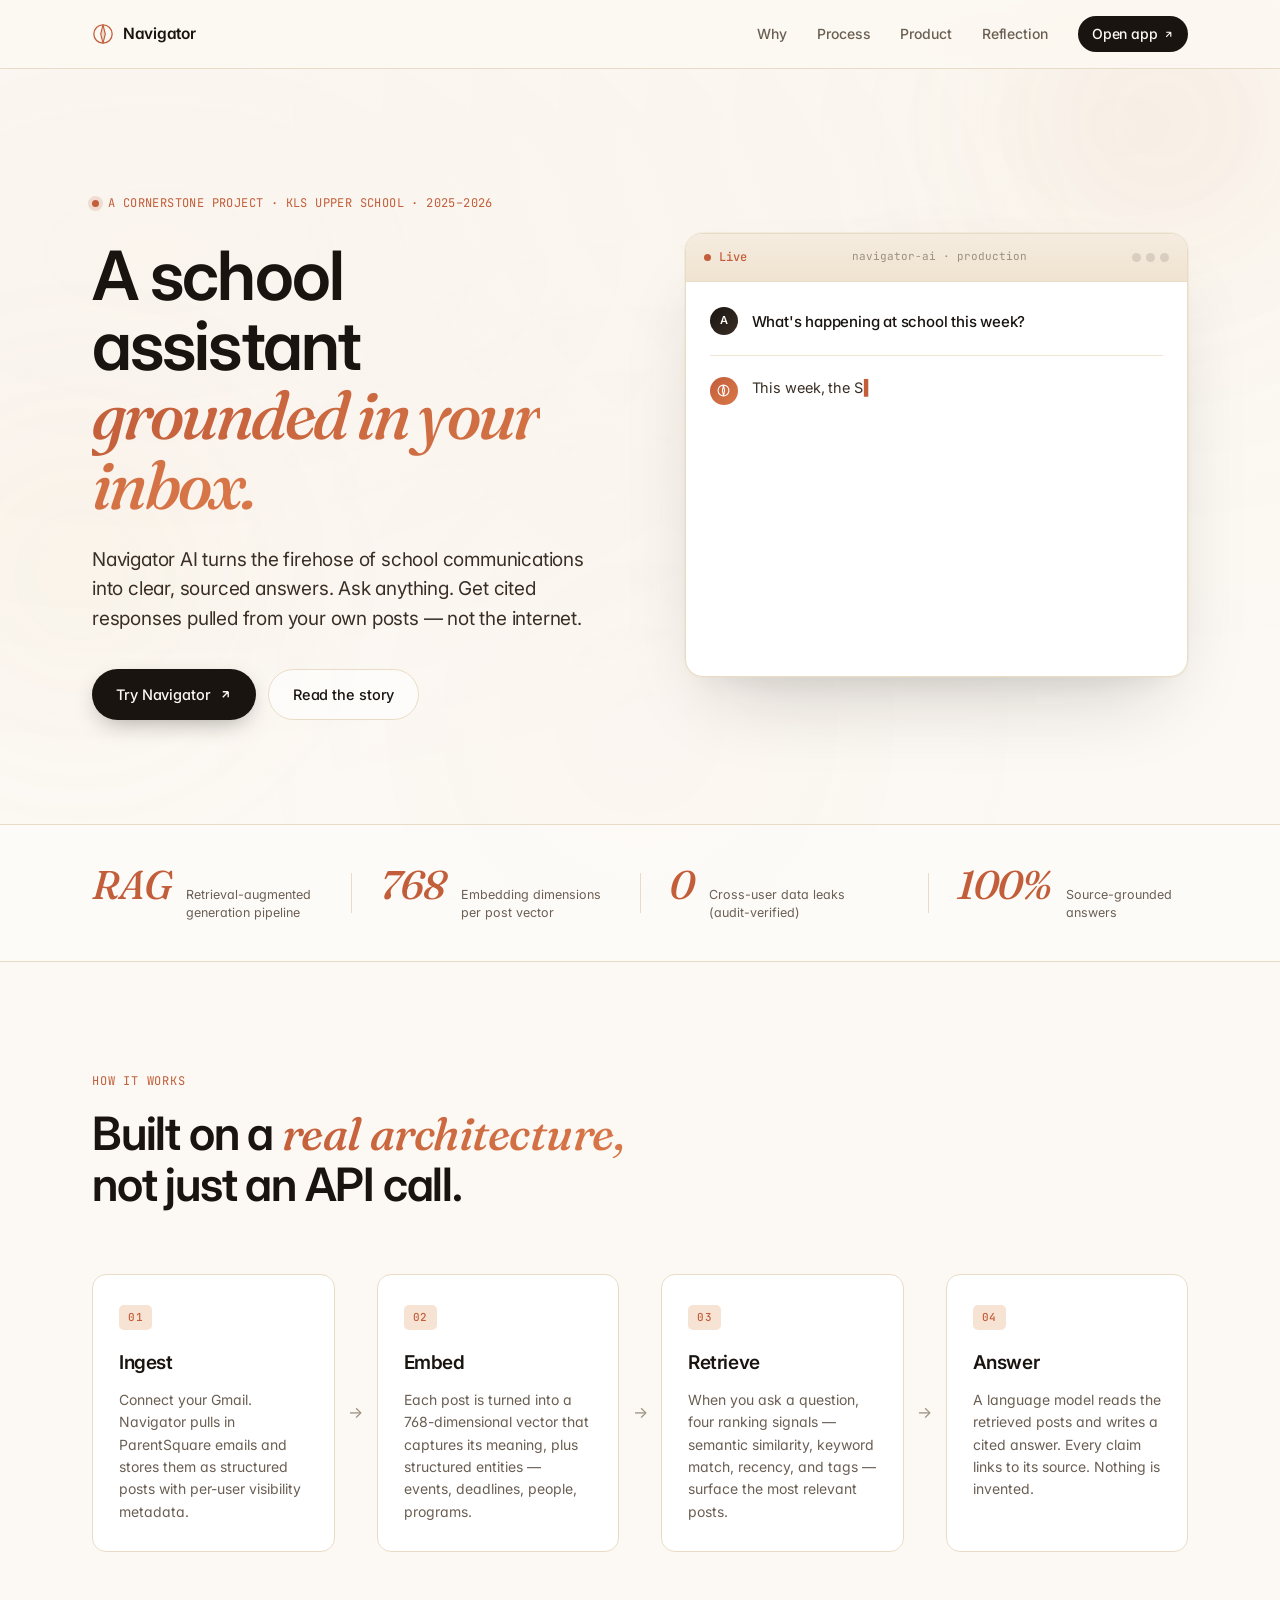
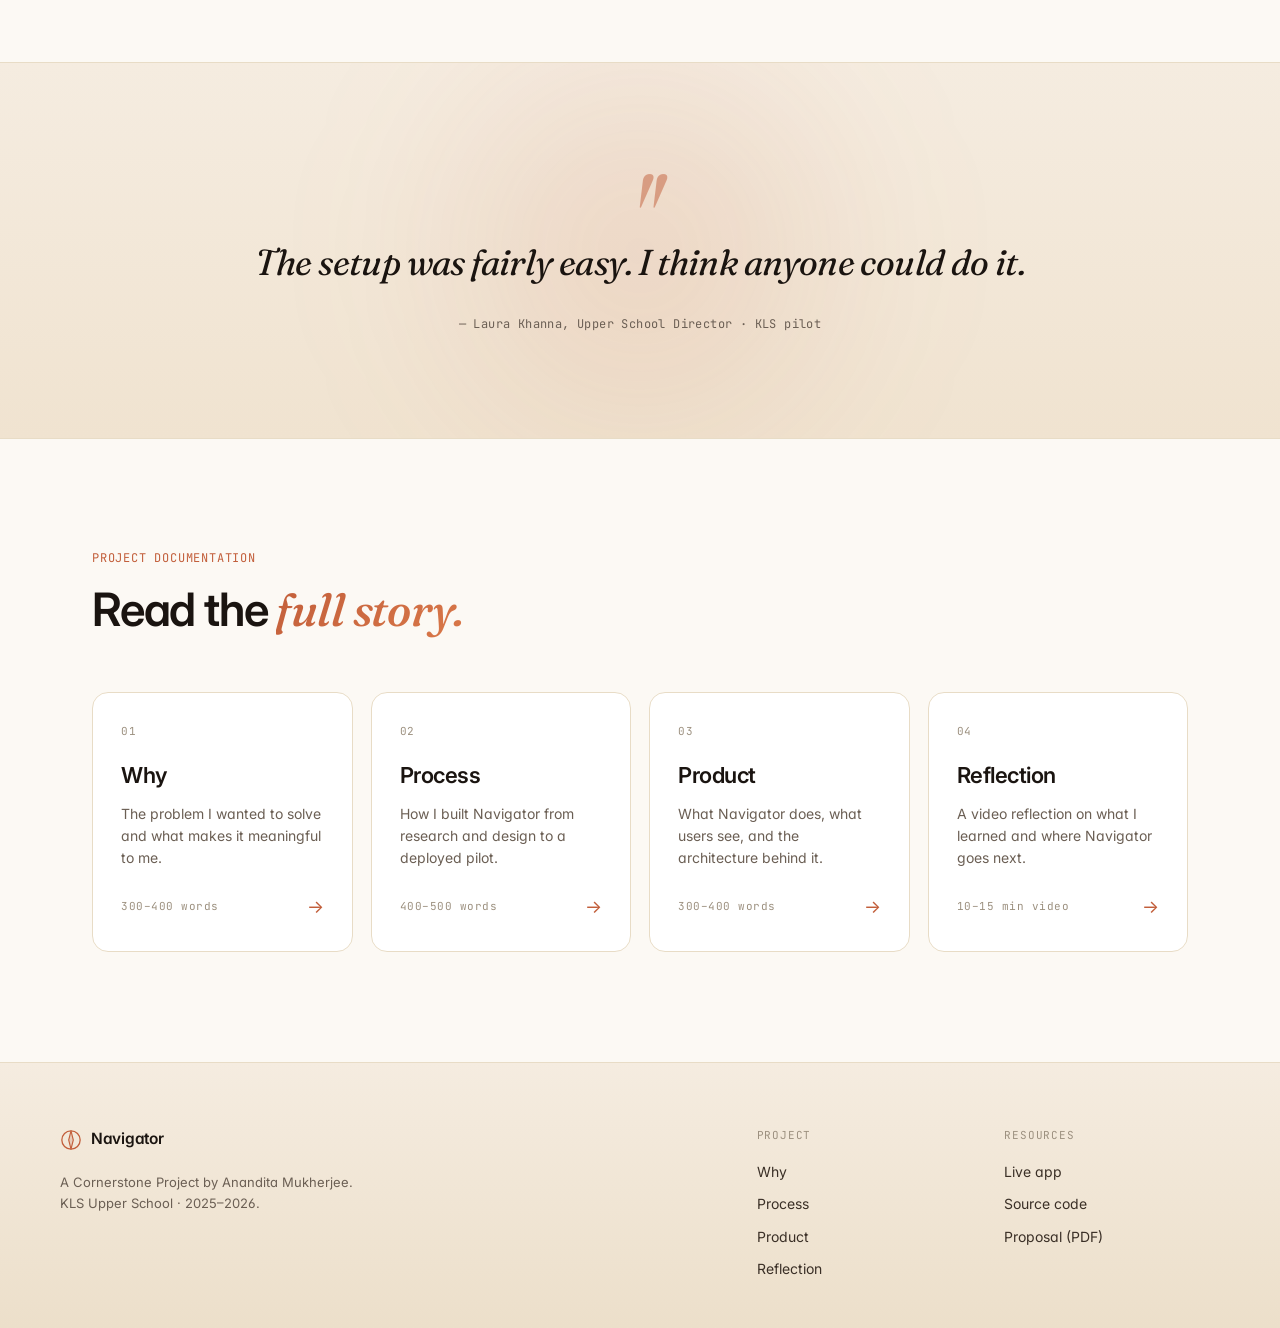
==== commit 0154c705: "Refined sienna palette, drifting gradient orbs, polished answer card" ====
--- a/index.html
+++ b/index.html
@@ -12,6 +12,8 @@
 </head>
 <body>
   <div class="paper-noise"></div>
+  <div class="gradient-orb gradient-orb-1"></div>
+  <div class="gradient-orb gradient-orb-2"></div>
 
   <nav class="topnav">
     <div class="topnav-inner">
@@ -49,7 +51,7 @@
         <p class="hero-lede reveal" style="--delay: 0.16s">
           Navigator AI turns the firehose of school communications into clear,
           sourced answers. Ask anything. Get cited responses pulled from your
-          own posts — not the internet.
+          own posts &mdash; not the internet.
         </p>
         <div class="hero-cta reveal" style="--delay: 0.24s">
           <a href="https://navigator-ai-production.up.railway.app/" class="btn-primary" target="_blank" rel="noopener">
@@ -60,33 +62,44 @@
         </div>
       </div>
 
-      <div class="hero-visual reveal" style="--delay: 0.32s">
-        <div class="answer-card">
-          <div class="answer-card-bar">
-            <span class="bar-label"><span class="bar-dot"></span>Live demo</span>
-            <span class="bar-meta">navigator-ai · production</span>
-          </div>
-          <div class="answer-card-body">
-            <div class="query-row">
-              <span class="query-label">You</span>
-              <div class="query-text">What's happening at school this week?</div>
+      <div class="hero-visual reveal" style="--delay: 0.3s">
+        <div class="answer-card-wrap">
+          <div class="answer-card">
+            <div class="answer-card-bar">
+              <span class="bar-label"><span class="bar-dot"></span>Live</span>
+              <span class="bar-meta">navigator-ai · production</span>
+              <span class="bar-controls">
+                <span class="bar-control"></span>
+                <span class="bar-control"></span>
+                <span class="bar-control"></span>
+              </span>
             </div>
-            <div class="response-row">
-              <span class="response-label">
-                <svg width="11" height="11" viewBox="0 0 24 24" fill="none" stroke="currentColor" stroke-width="2">
-                  <circle cx="12" cy="12" r="10"/>
-                  <path d="M12 2 L14 12 L12 22 L10 12 Z"/>
-                </svg>
-                Navigator
-              </span>
-              <div class="response-text" id="typing"></div>
-            </div>
-            <div class="sources-row" id="sourcesRow">
-              <div class="sources-label">Sources</div>
-              <div class="sources-list">
-                <div class="source-chip"><span class="source-num">P1</span>Senior Dinner Details</div>
-                <div class="source-chip"><span class="source-num">P2</span>Leadership Fair Sign-Ups</div>
-                <div class="source-chip"><span class="source-num">P3</span>Graduation Day Logistics</div>
+            <div class="answer-card-body">
+              <div class="query-row">
+                <div class="row-avatar query-avatar">A</div>
+                <div class="query-text">What's happening at school this week?</div>
+              </div>
+              <div class="response-row">
+                <div class="row-avatar response-avatar">
+                  <svg width="13" height="13" viewBox="0 0 24 24" fill="none" stroke="currentColor" stroke-width="2">
+                    <circle cx="12" cy="12" r="10"/>
+                    <path d="M12 2 L14 12 L12 22 L10 12 Z"/>
+                  </svg>
+                </div>
+                <div class="response-content">
+                  <div class="response-text" id="typing"></div>
+                  <div class="sources-row" id="sourcesRow">
+                    <div class="sources-label">
+                      <svg width="11" height="11" viewBox="0 0 24 24" fill="none" stroke="currentColor" stroke-width="2.2"><path d="M21 11.5a8.38 8.38 0 0 1-.9 3.8 8.5 8.5 0 0 1-7.6 4.7 8.38 8.38 0 0 1-3.8-.9L3 21l1.9-5.7a8.38 8.38 0 0 1-.9-3.8 8.5 8.5 0 0 1 4.7-7.6 8.38 8.38 0 0 1 3.8-.9h.5a8.48 8.48 0 0 1 8 8v.5z"/></svg>
+                      3 sources
+                    </div>
+                    <div class="sources-list">
+                      <div class="source-chip"><span class="source-num">P1</span>Senior Dinner Details</div>
+                      <div class="source-chip"><span class="source-num">P2</span>Leadership Fair Sign-Ups</div>
+                      <div class="source-chip"><span class="source-num">P3</span>Graduation Day Logistics</div>
+                    </div>
+                  </div>
+                </div>
               </div>
             </div>
           </div>
@@ -96,23 +109,23 @@
 
     <section class="strip">
       <div class="strip-inner">
-        <div class="strip-item">
-          <div class="strip-num">RAG</div>
+        <div class="strip-item reveal">
+          <div class="strip-num serif">RAG</div>
           <div class="strip-label">Retrieval-augmented<br/>generation pipeline</div>
         </div>
         <div class="strip-divider"></div>
-        <div class="strip-item">
-          <div class="strip-num">768</div>
+        <div class="strip-item reveal" style="--delay: 0.05s">
+          <div class="strip-num serif">768</div>
           <div class="strip-label">Embedding dimensions<br/>per post vector</div>
         </div>
         <div class="strip-divider"></div>
-        <div class="strip-item">
-          <div class="strip-num">0</div>
+        <div class="strip-item reveal" style="--delay: 0.1s">
+          <div class="strip-num serif">0</div>
           <div class="strip-label">Cross-user data leaks<br/>(audit-verified)</div>
         </div>
         <div class="strip-divider"></div>
-        <div class="strip-item">
-          <div class="strip-num">100%</div>
+        <div class="strip-item reveal" style="--delay: 0.15s">
+          <div class="strip-num serif">100%</div>
           <div class="strip-label">Source-grounded<br/>answers</div>
         </div>
       </div>
@@ -134,19 +147,19 @@
         <div class="how-step reveal" style="--delay: 0.06s">
           <div class="how-step-num">02</div>
           <h3>Embed</h3>
-          <p>Each post is turned into a 768-dimensional vector that captures its meaning, plus structured entities — events, deadlines, people, programs.</p>
+          <p>Each post is turned into a 768-dimensional vector that captures its meaning, plus structured entities &mdash; events, deadlines, people, programs.</p>
         </div>
         <div class="how-connector"></div>
         <div class="how-step reveal" style="--delay: 0.12s">
           <div class="how-step-num">03</div>
           <h3>Retrieve</h3>
-          <p>When you ask a question, four ranking signals — semantic similarity, keyword match, recency, and tags — surface the most relevant posts.</p>
+          <p>When you ask a question, four ranking signals &mdash; semantic similarity, keyword match, recency, and tags &mdash; surface the most relevant posts.</p>
         </div>
         <div class="how-connector"></div>
         <div class="how-step reveal" style="--delay: 0.18s">
           <div class="how-step-num">04</div>
           <h3>Answer</h3>
-          <p>A language model reads the retrieved posts and writes a cited answer. Every claim links to the source. Nothing is invented.</p>
+          <p>A language model reads the retrieved posts and writes a cited answer. Every claim links to its source. Nothing is invented.</p>
         </div>
       </div>
     </section>
@@ -158,7 +171,7 @@
           The setup was fairly easy. I think anyone could do it.
         </blockquote>
         <div class="quote-attr reveal" style="--delay: 0.1s">
-          — Laura Khanna, Upper School Director · KLS pilot
+          &mdash; Laura Khanna, Upper School Director &middot; KLS pilot
         </div>
       </div>
     </section>
@@ -177,8 +190,8 @@
           </div>
           <p>The problem I wanted to solve and what makes it meaningful to me.</p>
           <div class="page-card-bottom">
-            <span class="page-card-meta">300–400 words</span>
-            <span class="page-card-arrow">→</span>
+            <span class="page-card-meta">300&ndash;400 words</span>
+            <span class="page-card-arrow">&rarr;</span>
           </div>
         </a>
 
@@ -189,8 +202,8 @@
           </div>
           <p>How I built Navigator from research and design to a deployed pilot.</p>
           <div class="page-card-bottom">
-            <span class="page-card-meta">400–500 words</span>
-            <span class="page-card-arrow">→</span>
+            <span class="page-card-meta">400&ndash;500 words</span>
+            <span class="page-card-arrow">&rarr;</span>
           </div>
         </a>
 
@@ -201,8 +214,8 @@
           </div>
           <p>What Navigator does, what users see, and the architecture behind it.</p>
           <div class="page-card-bottom">
-            <span class="page-card-meta">300–400 words</span>
-            <span class="page-card-arrow">→</span>
+            <span class="page-card-meta">300&ndash;400 words</span>
+            <span class="page-card-arrow">&rarr;</span>
           </div>
         </a>
 
@@ -213,8 +226,8 @@
           </div>
           <p>A video reflection on what I learned and where Navigator goes next.</p>
           <div class="page-card-bottom">
-            <span class="page-card-meta">10–15 min video</span>
-            <span class="page-card-arrow">→</span>
+            <span class="page-card-meta">10&ndash;15 min video</span>
+            <span class="page-card-arrow">&rarr;</span>
           </div>
         </a>
       </div>
@@ -231,7 +244,7 @@
           </svg>
           <span class="brand-text">Navigator</span>
         </a>
-        <p class="footer-tag">A Cornerstone Project by Anandita Mukherjee.<br/>KLS Upper School · 2025–2026.</p>
+        <p class="footer-tag">A Cornerstone Project by Anandita Mukherjee.<br/>KLS Upper School &middot; 2025&ndash;2026.</p>
       </div>
       <div class="footer-links">
         <div class="footer-col">
--- a/style.css
+++ b/style.css
@@ -1,17 +1,21 @@
 :root {
-  --paper: #faf7f2;
-  --paper-warm: #f4ede1;
-  --paper-deep: #ebe1cf;
-  --ink: #1c1612;
-  --ink-soft: #3a312a;
-  --ink-mute: #6e6358;
-  --ink-faint: #9a8f82;
-  --rule: #e5dbc8;
-  --sienna: #b85c38;
-  --sienna-deep: #9d4d2e;
-  --sienna-soft: #f4e0d3;
-  --sienna-glow: rgba(184, 92, 56, 0.14);
-  --max-w: 1140px;
+  --paper: #fcf9f4;
+  --paper-warm: #f5ece0;
+  --paper-deep: #ecdfca;
+  --ink: #1a1410;
+  --ink-soft: #3a2f26;
+  --ink-mute: #6b5f54;
+  --ink-faint: #9c907f;
+  --rule: #e8dcc6;
+  --rule-soft: #f0e6d3;
+  --sienna: #c25e3a;
+  --sienna-deep: #a44a2a;
+  --sienna-warm: #d97849;
+  --sienna-soft: #f7e3d4;
+  --sienna-tint: #fbf0e6;
+  --sienna-glow: rgba(194, 94, 58, 0.16);
+  --gold: #d4a554;
+  --max-w: 1160px;
   --max-w-article: 720px;
 }
 
@@ -37,27 +41,64 @@
   letter-spacing: -0.01em;
 }
 
-/* Paper texture */
+/* ─── BACKGROUND LAYERS ────────────────────────────────────────── */
 .paper-noise {
   position: fixed;
   inset: 0;
   pointer-events: none;
   z-index: 0;
+  opacity: 0.6;
+  background-image:
+    radial-gradient(at 12% 28%, rgba(194, 94, 58, 0.05) 0px, transparent 60%),
+    radial-gradient(at 88% 14%, rgba(212, 165, 84, 0.04) 0px, transparent 55%),
+    radial-gradient(at 50% 80%, rgba(194, 94, 58, 0.03) 0px, transparent 50%);
+}
+
+.gradient-orb {
+  position: fixed;
+  border-radius: 50%;
+  filter: blur(80px);
+  pointer-events: none;
+  z-index: 0;
   opacity: 0.5;
-  background-image:
-    radial-gradient(at 12% 28%, rgba(184, 92, 56, 0.04) 0px, transparent 60%),
-    radial-gradient(at 88% 14%, rgba(184, 92, 56, 0.025) 0px, transparent 55%),
-    radial-gradient(at 50% 80%, rgba(184, 92, 56, 0.02) 0px, transparent 50%);
-}
-
-/* Top navigation */
+}
+
+.gradient-orb-1 {
+  width: 480px;
+  height: 480px;
+  background: radial-gradient(circle, rgba(194, 94, 58, 0.16) 0%, transparent 70%);
+  top: -120px;
+  right: -120px;
+  animation: drift-1 22s ease-in-out infinite;
+}
+
+.gradient-orb-2 {
+  width: 520px;
+  height: 520px;
+  background: radial-gradient(circle, rgba(212, 165, 84, 0.12) 0%, transparent 70%);
+  top: 35%;
+  left: -180px;
+  animation: drift-2 28s ease-in-out infinite;
+}
+
+@keyframes drift-1 {
+  0%, 100% { transform: translate(0, 0) scale(1); }
+  50% { transform: translate(-30px, 40px) scale(1.08); }
+}
+
+@keyframes drift-2 {
+  0%, 100% { transform: translate(0, 0) scale(1); }
+  50% { transform: translate(40px, -30px) scale(0.94); }
+}
+
+/* ─── TOP NAVIGATION ──────────────────────────────────────────── */
 .topnav {
   position: sticky;
   top: 0;
   z-index: 50;
-  background: rgba(250, 247, 242, 0.82);
-  backdrop-filter: saturate(180%) blur(14px);
-  -webkit-backdrop-filter: saturate(180%) blur(14px);
+  background: rgba(252, 249, 244, 0.78);
+  backdrop-filter: saturate(180%) blur(16px);
+  -webkit-backdrop-filter: saturate(180%) blur(16px);
   border-bottom: 1px solid var(--rule);
 }
 
@@ -113,12 +154,13 @@
   background: var(--ink);
   padding: 7px 14px;
   border-radius: 999px;
-  transition: all 0.15s;
+  transition: all 0.2s;
 }
 
 .topnav-cta:hover {
   background: var(--sienna);
   color: var(--paper) !important;
+  transform: translateY(-1px);
 }
 
 main {
@@ -130,7 +172,7 @@
 .hero {
   max-width: var(--max-w);
   margin: 0 auto;
-  padding: 88px 32px 72px;
+  padding: 96px 32px 80px;
   display: grid;
   grid-template-columns: 1fr;
   gap: 64px;
@@ -140,7 +182,7 @@
   .hero {
     grid-template-columns: 1.05fr 1fr;
     align-items: center;
-    padding: 112px 32px 96px;
+    padding: 120px 32px 104px;
   }
 }
 
@@ -158,8 +200,8 @@
 
 .eyebrow-dot {
   display: inline-block;
-  width: 6px;
-  height: 6px;
+  width: 7px;
+  height: 7px;
   background: var(--sienna);
   border-radius: 50%;
   box-shadow: 0 0 0 4px var(--sienna-glow);
@@ -168,28 +210,31 @@
 
 @keyframes pulse {
   0%, 100% { box-shadow: 0 0 0 4px var(--sienna-glow); }
-  50% { box-shadow: 0 0 0 7px rgba(184, 92, 56, 0.06); }
+  50% { box-shadow: 0 0 0 8px rgba(194, 94, 58, 0.04); }
 }
 
 .hero-title {
   font-family: 'Inter', sans-serif;
-  font-size: clamp(40px, 5.6vw, 64px);
+  font-size: clamp(40px, 5.8vw, 68px);
   font-weight: 600;
-  letter-spacing: -1.8px;
-  line-height: 1.04;
-  color: var(--ink);
-  margin-bottom: 24px;
+  letter-spacing: -1.9px;
+  line-height: 1.02;
+  color: var(--ink);
+  margin-bottom: 26px;
 }
 
 .hero-title .serif {
   font-weight: 500;
   font-size: 1em;
   letter-spacing: -0.04em;
-  color: var(--sienna);
+  background: linear-gradient(135deg, var(--sienna) 0%, var(--sienna-warm) 100%);
+  -webkit-background-clip: text;
+  background-clip: text;
+  -webkit-text-fill-color: transparent;
 }
 
 .hero-lede {
-  font-size: 18.5px;
+  font-size: 19px;
   color: var(--ink-soft);
   line-height: 1.55;
   margin-bottom: 36px;
@@ -206,8 +251,8 @@
 .btn-primary {
   display: inline-flex;
   align-items: center;
-  gap: 7px;
-  padding: 13px 22px;
+  gap: 8px;
+  padding: 13px 24px;
   background: var(--ink);
   color: var(--paper);
   border-radius: 999px;
@@ -216,17 +261,19 @@
   font-weight: 500;
   letter-spacing: -0.1px;
   transition: all 0.2s;
+  box-shadow: 0 8px 24px -8px rgba(26, 20, 16, 0.4);
 }
 
 .btn-primary:hover {
   background: var(--sienna);
-  transform: translateY(-1px);
+  transform: translateY(-2px);
+  box-shadow: 0 12px 28px -8px rgba(194, 94, 58, 0.45);
 }
 
 .btn-ghost {
   display: inline-flex;
   align-items: center;
-  padding: 13px 22px;
+  padding: 13px 24px;
   border-radius: 999px;
   color: var(--ink);
   text-decoration: none;
@@ -234,29 +281,50 @@
   font-weight: 500;
   letter-spacing: -0.1px;
   border: 1px solid var(--rule);
-  background: rgba(255, 255, 255, 0.5);
-  transition: all 0.15s;
+  background: rgba(255, 255, 255, 0.6);
+  transition: all 0.18s;
 }
 
 .btn-ghost:hover {
   border-color: var(--ink);
   background: white;
-}
-
-/* ─── HERO ANSWER CARD ────────────────────────────────────────── */
+  transform: translateY(-2px);
+}
+
+/* ─── ANSWER CARD (the centerpiece) ────────────────────────────── */
 .hero-visual {
   position: relative;
+}
+
+.answer-card-wrap {
+  position: relative;
+}
+
+.answer-card-wrap::before {
+  content: '';
+  position: absolute;
+  inset: -20px;
+  background: radial-gradient(circle at 50% 50%, var(--sienna-glow) 0%, transparent 65%);
+  filter: blur(40px);
+  z-index: -1;
+  opacity: 0.7;
 }
 
 .answer-card {
   background: white;
   border: 1px solid var(--rule);
-  border-radius: 16px;
+  border-radius: 18px;
   overflow: hidden;
   box-shadow:
-    0 1px 0 rgba(255, 255, 255, 0.6) inset,
-    0 32px 64px -32px rgba(28, 22, 18, 0.18),
-    0 16px 32px -16px rgba(28, 22, 18, 0.08);
+    0 1px 0 rgba(255, 255, 255, 0.8) inset,
+    0 0 0 1px rgba(232, 220, 198, 0.4),
+    0 40px 80px -32px rgba(26, 20, 16, 0.22),
+    0 16px 32px -16px rgba(26, 20, 16, 0.08);
+  transition: transform 0.4s cubic-bezier(0.16, 1, 0.3, 1);
+}
+
+.answer-card:hover {
+  transform: translateY(-4px);
 }
 
 .answer-card-bar {
@@ -264,7 +332,7 @@
   align-items: center;
   justify-content: space-between;
   padding: 14px 18px;
-  background: var(--paper-warm);
+  background: linear-gradient(180deg, var(--paper-warm) 0%, #f0e3d0 100%);
   border-bottom: 1px solid var(--rule);
   font-size: 12px;
   font-family: 'JetBrains Mono', monospace;
@@ -276,6 +344,7 @@
   align-items: center;
   gap: 8px;
   color: var(--sienna);
+  font-weight: 500;
 }
 
 .bar-dot {
@@ -287,8 +356,8 @@
 }
 
 @keyframes pulse-sm {
-  0%, 100% { opacity: 1; }
-  50% { opacity: 0.5; }
+  0%, 100% { opacity: 1; box-shadow: 0 0 0 0 var(--sienna-glow); }
+  50% { opacity: 0.6; box-shadow: 0 0 0 4px transparent; }
 }
 
 .bar-meta {
@@ -296,56 +365,81 @@
   color: var(--ink-faint);
 }
 
+.bar-controls {
+  display: inline-flex;
+  gap: 5px;
+}
+
+.bar-control {
+  width: 9px;
+  height: 9px;
+  border-radius: 50%;
+  background: rgba(26, 20, 16, 0.12);
+}
+
 .answer-card-body {
-  padding: 22px;
+  padding: 24px;
 }
 
 .query-row {
   display: flex;
+  align-items: flex-start;
   gap: 14px;
-  padding-bottom: 16px;
-  margin-bottom: 16px;
-  border-bottom: 1px solid var(--rule);
-}
-
-.query-label, .response-label {
+  padding-bottom: 20px;
+  margin-bottom: 20px;
+  border-bottom: 1px solid var(--rule-soft);
+}
+
+.response-row {
+  display: flex;
+  align-items: flex-start;
+  gap: 14px;
+}
+
+.row-avatar {
   flex-shrink: 0;
-  width: 78px;
-  font-family: 'JetBrains Mono', monospace;
+  width: 28px;
+  height: 28px;
+  border-radius: 50%;
+  display: flex;
+  align-items: center;
+  justify-content: center;
   font-size: 11px;
-  text-transform: uppercase;
-  color: var(--ink-faint);
-  letter-spacing: 0.6px;
-  padding-top: 2px;
-}
-
-.response-label {
-  display: inline-flex;
-  align-items: center;
-  gap: 6px;
-  color: var(--sienna);
+  font-weight: 600;
+  letter-spacing: -0.3px;
+  margin-top: 1px;
+}
+
+.query-avatar {
+  background: linear-gradient(135deg, var(--ink) 0%, var(--ink-soft) 100%);
+  color: var(--paper);
+}
+
+.response-avatar {
+  background: linear-gradient(135deg, var(--sienna) 0%, var(--sienna-warm) 100%);
+  color: white;
 }
 
 .query-text {
   flex: 1;
+  font-size: 15px;
+  color: var(--ink);
+  font-weight: 500;
+  line-height: 1.5;
+  letter-spacing: -0.2px;
+  padding-top: 5px;
+}
+
+.response-content {
+  flex: 1;
+}
+
+.response-text {
   font-size: 14.5px;
-  color: var(--ink);
-  font-weight: 500;
-  line-height: 1.5;
-}
-
-.response-row {
-  display: flex;
-  gap: 14px;
-  margin-bottom: 18px;
-}
-
-.response-text {
-  flex: 1;
-  font-size: 14.5px;
-  color: var(--ink);
+  color: var(--ink-soft);
   line-height: 1.7;
   min-height: 130px;
+  letter-spacing: -0.1px;
 }
 
 .response-text::after {
@@ -374,11 +468,18 @@
   font-weight: 500;
   vertical-align: 1px;
   letter-spacing: 0.4px;
+  transition: all 0.15s;
+}
+
+.cite-pill:hover {
+  background: var(--sienna);
+  color: white;
 }
 
 .sources-row {
-  padding-top: 16px;
-  border-top: 1px solid var(--rule);
+  margin-top: 20px;
+  padding-top: 18px;
+  border-top: 1px solid var(--rule-soft);
   opacity: 0;
   transform: translateY(6px);
   transition: opacity 0.6s ease, transform 0.6s ease;
@@ -390,6 +491,9 @@
 }
 
 .sources-label {
+  display: inline-flex;
+  align-items: center;
+  gap: 6px;
   font-family: 'JetBrains Mono', monospace;
   font-size: 11px;
   text-transform: uppercase;
@@ -414,6 +518,14 @@
   border-radius: 999px;
   font-size: 12px;
   color: var(--ink-soft);
+  transition: all 0.15s;
+  cursor: default;
+}
+
+.source-chip:hover {
+  border-color: var(--sienna);
+  background: white;
+  transform: translateY(-1px);
 }
 
 .source-num {
@@ -426,7 +538,7 @@
   font-weight: 500;
 }
 
-/* ─── STRIP (stats) ──────────────────────────────────────────── */
+/* ─── STRIP (stats) ────────────────────────────────────────────── */
 .strip {
   border-top: 1px solid var(--rule);
   border-bottom: 1px solid var(--rule);
@@ -436,7 +548,7 @@
 .strip-inner {
   max-width: var(--max-w);
   margin: 0 auto;
-  padding: 36px 32px;
+  padding: 40px 32px;
   display: flex;
   align-items: center;
   justify-content: space-between;
@@ -449,16 +561,16 @@
   min-width: 180px;
   display: flex;
   align-items: baseline;
-  gap: 14px;
+  gap: 16px;
 }
 
 .strip-num {
   font-family: 'Fraunces', serif;
   font-style: italic;
   font-weight: 500;
-  font-size: 36px;
+  font-size: 40px;
   color: var(--sienna);
-  letter-spacing: -1px;
+  letter-spacing: -1.2px;
   line-height: 1;
 }
 
@@ -470,7 +582,7 @@
 
 .strip-divider {
   width: 1px;
-  height: 36px;
+  height: 40px;
   background: var(--rule);
   flex-shrink: 0;
 }
@@ -483,7 +595,7 @@
 .how {
   max-width: var(--max-w);
   margin: 0 auto;
-  padding: 100px 32px;
+  padding: 110px 32px;
 }
 
 .how-header {
@@ -501,15 +613,18 @@
 }
 
 .section-title {
-  font-size: clamp(30px, 4vw, 44px);
+  font-size: clamp(30px, 4vw, 46px);
   font-weight: 600;
-  letter-spacing: -1.1px;
+  letter-spacing: -1.2px;
   line-height: 1.1;
   color: var(--ink);
 }
 
 .section-title .serif {
-  color: var(--sienna);
+  background: linear-gradient(135deg, var(--sienna) 0%, var(--sienna-warm) 100%);
+  -webkit-background-clip: text;
+  background-clip: text;
+  -webkit-text-fill-color: transparent;
   font-weight: 500;
 }
 
@@ -522,7 +637,6 @@
 
 @media (min-width: 800px) {
   .how-grid {
-    grid-template-columns: repeat(4, 1fr) auto auto auto;
     grid-template-columns: 1fr auto 1fr auto 1fr auto 1fr;
     gap: 12px;
   }
@@ -533,13 +647,13 @@
   background: white;
   border: 1px solid var(--rule);
   border-radius: 14px;
-  transition: all 0.25s;
+  transition: all 0.3s cubic-bezier(0.16, 1, 0.3, 1);
 }
 
 .how-step:hover {
   border-color: var(--sienna);
-  transform: translateY(-3px);
-  box-shadow: 0 18px 36px -18px rgba(184, 92, 56, 0.18);
+  transform: translateY(-4px);
+  box-shadow: 0 24px 48px -24px rgba(194, 94, 58, 0.22);
 }
 
 .how-step-num {
@@ -552,6 +666,7 @@
   border-radius: 5px;
   letter-spacing: 0.6px;
   margin-bottom: 18px;
+  font-weight: 500;
 }
 
 .how-step h3 {
@@ -570,9 +685,6 @@
 
 .how-connector {
   display: none;
-  align-self: center;
-  color: var(--ink-faint);
-  font-size: 18px;
 }
 
 @media (min-width: 800px) {
@@ -585,38 +697,53 @@
   .how-connector::after {
     content: '→';
     color: var(--ink-faint);
+    font-size: 16px;
   }
 }
 
 /* ─── QUOTE SECTION ───────────────────────────────────────────── */
 .quote-section {
-  background: var(--paper-warm);
+  background: linear-gradient(180deg, var(--paper-warm) 0%, #f0e3d0 100%);
   border-top: 1px solid var(--rule);
   border-bottom: 1px solid var(--rule);
-  padding: 96px 32px;
+  padding: 104px 32px;
   text-align: center;
   position: relative;
+  overflow: hidden;
+}
+
+.quote-section::before {
+  content: '';
+  position: absolute;
+  top: 50%;
+  left: 50%;
+  width: 600px;
+  height: 600px;
+  background: radial-gradient(circle, var(--sienna-glow) 0%, transparent 60%);
+  filter: blur(80px);
+  transform: translate(-50%, -50%);
+  pointer-events: none;
 }
 
 .quote-inner {
-  max-width: 780px;
+  max-width: 820px;
   margin: 0 auto;
   position: relative;
 }
 
 .quote-mark {
-  font-size: 90px;
+  font-size: 100px;
   color: var(--sienna);
   line-height: 1;
-  height: 50px;
-  opacity: 0.6;
+  height: 55px;
+  opacity: 0.5;
 }
 
 .quote-section blockquote {
   font-family: 'Fraunces', serif;
   font-style: italic;
   font-weight: 400;
-  font-size: clamp(24px, 3.2vw, 34px);
+  font-size: clamp(24px, 3.4vw, 36px);
   line-height: 1.35;
   color: var(--ink);
   letter-spacing: -0.6px;
@@ -634,7 +761,7 @@
 .pages-section {
   max-width: var(--max-w);
   margin: 0 auto;
-  padding: 100px 32px;
+  padding: 110px 32px;
 }
 
 .pages-header {
@@ -650,13 +777,13 @@
 .page-card {
   display: flex;
   flex-direction: column;
-  padding: 28px 26px;
+  padding: 30px 28px;
   background: white;
   border: 1px solid var(--rule);
-  border-radius: 14px;
+  border-radius: 16px;
   text-decoration: none;
   color: inherit;
-  transition: all 0.25s;
+  transition: all 0.3s cubic-bezier(0.16, 1, 0.3, 1);
   position: relative;
   overflow: hidden;
 }
@@ -667,17 +794,31 @@
   inset: 0;
   background: linear-gradient(135deg, transparent 50%, var(--sienna-soft) 100%);
   opacity: 0;
-  transition: opacity 0.3s;
+  transition: opacity 0.4s;
   pointer-events: none;
+}
+
+.page-card::after {
+  content: '';
+  position: absolute;
+  top: 0;
+  left: 0;
+  right: 0;
+  height: 2px;
+  background: linear-gradient(90deg, var(--sienna), var(--sienna-warm));
+  transform: scaleX(0);
+  transform-origin: left;
+  transition: transform 0.4s cubic-bezier(0.16, 1, 0.3, 1);
 }
 
 .page-card:hover {
   border-color: var(--sienna);
-  transform: translateY(-3px);
-  box-shadow: 0 24px 48px -24px rgba(184, 92, 56, 0.22);
+  transform: translateY(-4px);
+  box-shadow: 0 28px 56px -24px rgba(194, 94, 58, 0.28);
 }
 
 .page-card:hover::before { opacity: 1; }
+.page-card:hover::after { transform: scaleX(1); }
 
 .page-card-top {
   position: relative;
@@ -688,7 +829,7 @@
   font-family: 'JetBrains Mono', monospace;
   font-size: 11px;
   color: var(--ink-faint);
-  margin-bottom: 16px;
+  margin-bottom: 18px;
   letter-spacing: 0.6px;
 }
 
@@ -728,18 +869,18 @@
 .page-card-arrow {
   font-size: 18px;
   color: var(--sienna);
-  transition: transform 0.2s;
+  transition: transform 0.25s cubic-bezier(0.16, 1, 0.3, 1);
 }
 
 .page-card:hover .page-card-arrow {
-  transform: translateX(5px);
+  transform: translateX(6px);
 }
 
 /* ─── ARTICLE PAGES ───────────────────────────────────────────── */
 .article-main {
   position: relative;
   z-index: 1;
-  padding: 88px 32px 96px;
+  padding: 96px 32px 104px;
 }
 
 .article {
@@ -759,16 +900,19 @@
 }
 
 .article-title {
-  font-size: clamp(36px, 5vw, 54px);
+  font-size: clamp(38px, 5vw, 56px);
   font-weight: 600;
-  letter-spacing: -1.4px;
-  line-height: 1.08;
+  letter-spacing: -1.5px;
+  line-height: 1.06;
   margin-bottom: 20px;
   color: var(--ink);
 }
 
 .article-title .serif {
-  color: var(--sienna);
+  background: linear-gradient(135deg, var(--sienna) 0%, var(--sienna-warm) 100%);
+  -webkit-background-clip: text;
+  background-clip: text;
+  -webkit-text-fill-color: transparent;
   font-weight: 500;
 }
 
@@ -788,28 +932,13 @@
   letter-spacing: -0.5px;
   margin-bottom: 18px;
   color: var(--ink);
-  display: flex;
-  align-items: baseline;
-  gap: 14px;
-  flex-wrap: wrap;
-}
-
-.phase-tag {
-  font-family: 'JetBrains Mono', monospace;
-  font-size: 11px;
-  color: var(--sienna);
-  background: var(--sienna-soft);
-  padding: 4px 9px;
-  border-radius: 5px;
-  letter-spacing: 0.6px;
-  font-weight: 500;
 }
 
 .article-section p {
   font-size: 16.5px;
   color: var(--ink-soft);
-  margin-bottom: 16px;
-  line-height: 1.7;
+  margin-bottom: 18px;
+  line-height: 1.75;
 }
 
 .article-section ul {
@@ -830,6 +959,20 @@
   padding: 28px 32px;
   border-radius: 0 14px 14px 0;
   margin-bottom: 48px;
+  position: relative;
+  overflow: hidden;
+}
+
+.callout::after {
+  content: '';
+  position: absolute;
+  top: 0;
+  right: 0;
+  width: 200px;
+  height: 200px;
+  background: radial-gradient(circle, var(--sienna-glow) 0%, transparent 70%);
+  filter: blur(40px);
+  pointer-events: none;
 }
 
 .callout-label {
@@ -839,6 +982,7 @@
   text-transform: uppercase;
   letter-spacing: 0.8px;
   margin-bottom: 12px;
+  position: relative;
 }
 
 .callout-text {
@@ -846,73 +990,7 @@
   line-height: 1.45;
   color: var(--ink);
   letter-spacing: -0.4px;
-}
-
-.code-block {
-  background: var(--ink);
-  border-radius: 12px;
-  margin: 28px 0;
-  overflow: hidden;
-  box-shadow: 0 16px 32px -16px rgba(28, 22, 18, 0.3);
-}
-
-.code-header {
-  display: flex;
-  align-items: center;
-  gap: 8px;
-  padding: 12px 18px;
-  background: #2a221c;
-  border-bottom: 1px solid #3a312a;
-}
-
-.code-dot {
-  width: 11px;
-  height: 11px;
-  border-radius: 50%;
-  background: #4a3f36;
-}
-
-.code-title {
-  margin-left: 12px;
-  font-family: 'JetBrains Mono', monospace;
-  font-size: 11.5px;
-  color: var(--ink-faint);
-  letter-spacing: 0.5px;
-}
-
-.code-block pre {
-  padding: 22px;
-  overflow-x: auto;
-}
-
-.code-block code {
-  font-family: 'JetBrains Mono', monospace;
-  font-size: 13px;
-  color: var(--paper-warm);
-  line-height: 1.7;
-}
-
-.figure {
-  margin: 32px 0;
-  border-radius: 14px;
-  overflow: hidden;
-  border: 1px solid var(--rule);
-  background: white;
-  box-shadow: 0 24px 48px -24px rgba(28, 22, 18, 0.14);
-}
-
-.figure img {
-  width: 100%;
-  display: block;
-}
-
-.figure figcaption {
-  padding: 14px 18px;
-  text-align: center;
-  font-size: 13px;
-  color: var(--ink-mute);
-  border-top: 1px solid var(--rule);
-  font-style: italic;
+  position: relative;
 }
 
 .tech-grid {
@@ -927,12 +1005,13 @@
   background: white;
   border: 1px solid var(--rule);
   border-radius: 12px;
-  transition: all 0.2s;
+  transition: all 0.25s cubic-bezier(0.16, 1, 0.3, 1);
 }
 
 .tech-item:hover {
   border-color: var(--sienna);
   transform: translateY(-2px);
+  box-shadow: 0 12px 24px -12px rgba(194, 94, 58, 0.18);
 }
 
 .tech-label {
@@ -956,13 +1035,31 @@
   padding: 36px;
   background: white;
   border: 1px solid var(--rule);
-  border-radius: 14px;
+  border-radius: 16px;
   display: flex;
   align-items: center;
   justify-content: space-between;
   gap: 24px;
   flex-wrap: wrap;
-  box-shadow: 0 24px 48px -24px rgba(28, 22, 18, 0.1);
+  box-shadow: 0 24px 48px -24px rgba(26, 20, 16, 0.12);
+  position: relative;
+  overflow: hidden;
+}
+
+.cta-block::before {
+  content: '';
+  position: absolute;
+  top: -100px;
+  right: -100px;
+  width: 300px;
+  height: 300px;
+  background: radial-gradient(circle, var(--sienna-glow) 0%, transparent 70%);
+  filter: blur(40px);
+  pointer-events: none;
+}
+
+.cta-content {
+  position: relative;
 }
 
 .cta-content h3 {
@@ -982,11 +1079,11 @@
   width: 100%;
   padding-bottom: 56.25%;
   margin: 32px 0 48px;
-  border-radius: 14px;
+  border-radius: 16px;
   overflow: hidden;
   background: var(--ink);
   border: 1px solid var(--rule);
-  box-shadow: 0 32px 64px -32px rgba(28, 22, 18, 0.3);
+  box-shadow: 0 32px 64px -32px rgba(26, 20, 16, 0.3);
 }
 
 .video-wrapper iframe {
@@ -1032,7 +1129,7 @@
   display: inline-flex;
   align-items: center;
   gap: 8px;
-  padding: 12px 20px;
+  padding: 12px 22px;
   border-radius: 999px;
   color: var(--ink-mute);
   text-decoration: none;
@@ -1041,12 +1138,13 @@
   letter-spacing: -0.1px;
   border: 1px solid var(--rule);
   background: white;
-  transition: all 0.18s;
+  transition: all 0.2s;
 }
 
 .article-nav-link:hover {
   color: var(--ink);
   border-color: var(--ink);
+  transform: translateY(-2px);
 }
 
 .article-nav-next { margin-left: auto; }
@@ -1056,7 +1154,7 @@
   border-top: 1px solid var(--rule);
   margin-top: 0;
   padding: 64px 32px 48px;
-  background: var(--paper-warm);
+  background: linear-gradient(180deg, var(--paper-warm) 0%, var(--paper-deep) 100%);
   position: relative;
   z-index: 1;
 }
@@ -1113,9 +1211,9 @@
 /* ─── REVEAL ──────────────────────────────────────────────────── */
 .reveal {
   opacity: 0;
-  transform: translateY(20px);
-  transition: opacity 0.8s cubic-bezier(0.16, 1, 0.3, 1),
-              transform 0.8s cubic-bezier(0.16, 1, 0.3, 1);
+  transform: translateY(24px);
+  transition: opacity 0.9s cubic-bezier(0.16, 1, 0.3, 1),
+              transform 0.9s cubic-bezier(0.16, 1, 0.3, 1);
   transition-delay: var(--delay, 0s);
 }
 
@@ -1131,12 +1229,9 @@
   .topnav-links a:not(.topnav-cta) { display: none; }
 
   .hero { padding: 64px 24px 56px; }
-  .how, .pages-section { padding: 72px 24px; }
-  .quote-section { padding: 72px 24px; }
+  .how, .pages-section { padding: 80px 24px; }
+  .quote-section { padding: 80px 24px; }
   .article-main { padding: 64px 24px 80px; }
 
-  .cta-block {
-    flex-direction: column;
-    align-items: flex-start;
-  }
-}
+  .cta-block { flex-direction: column; align-items: flex-start; }
+}
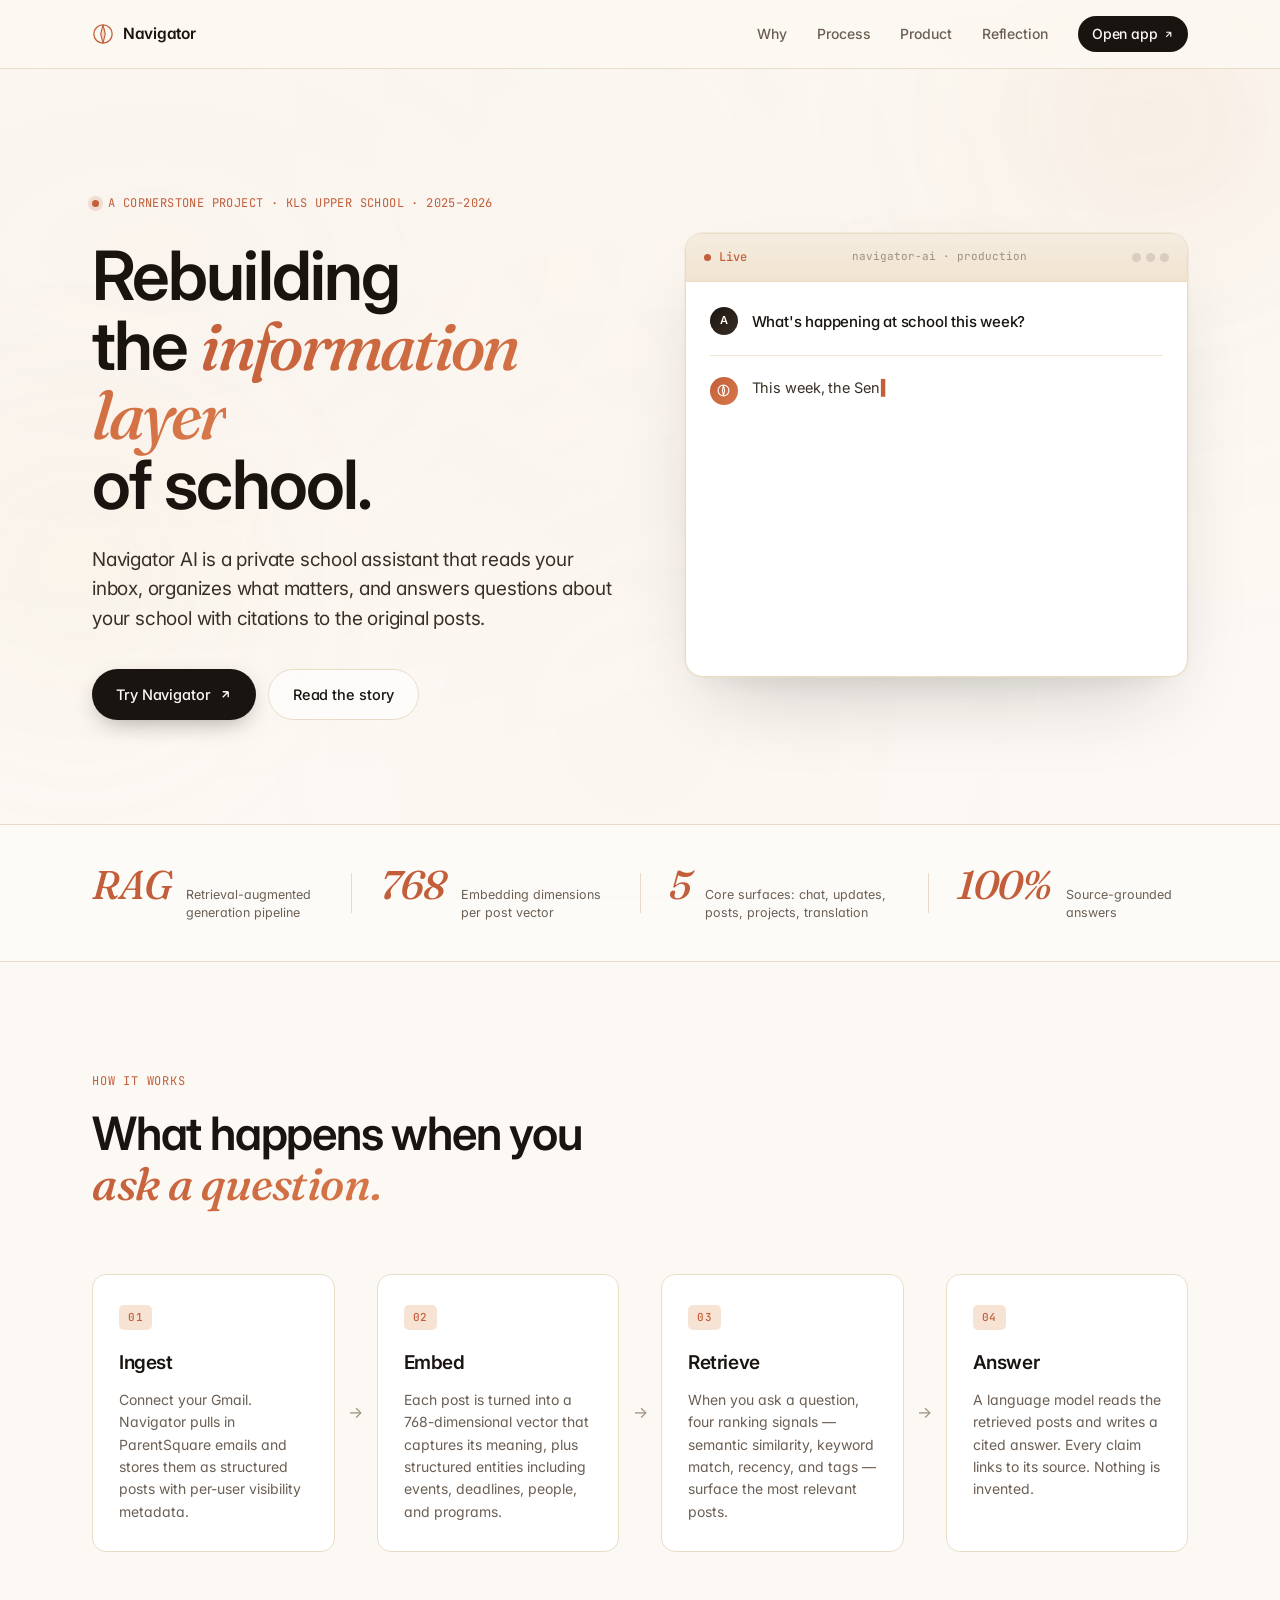
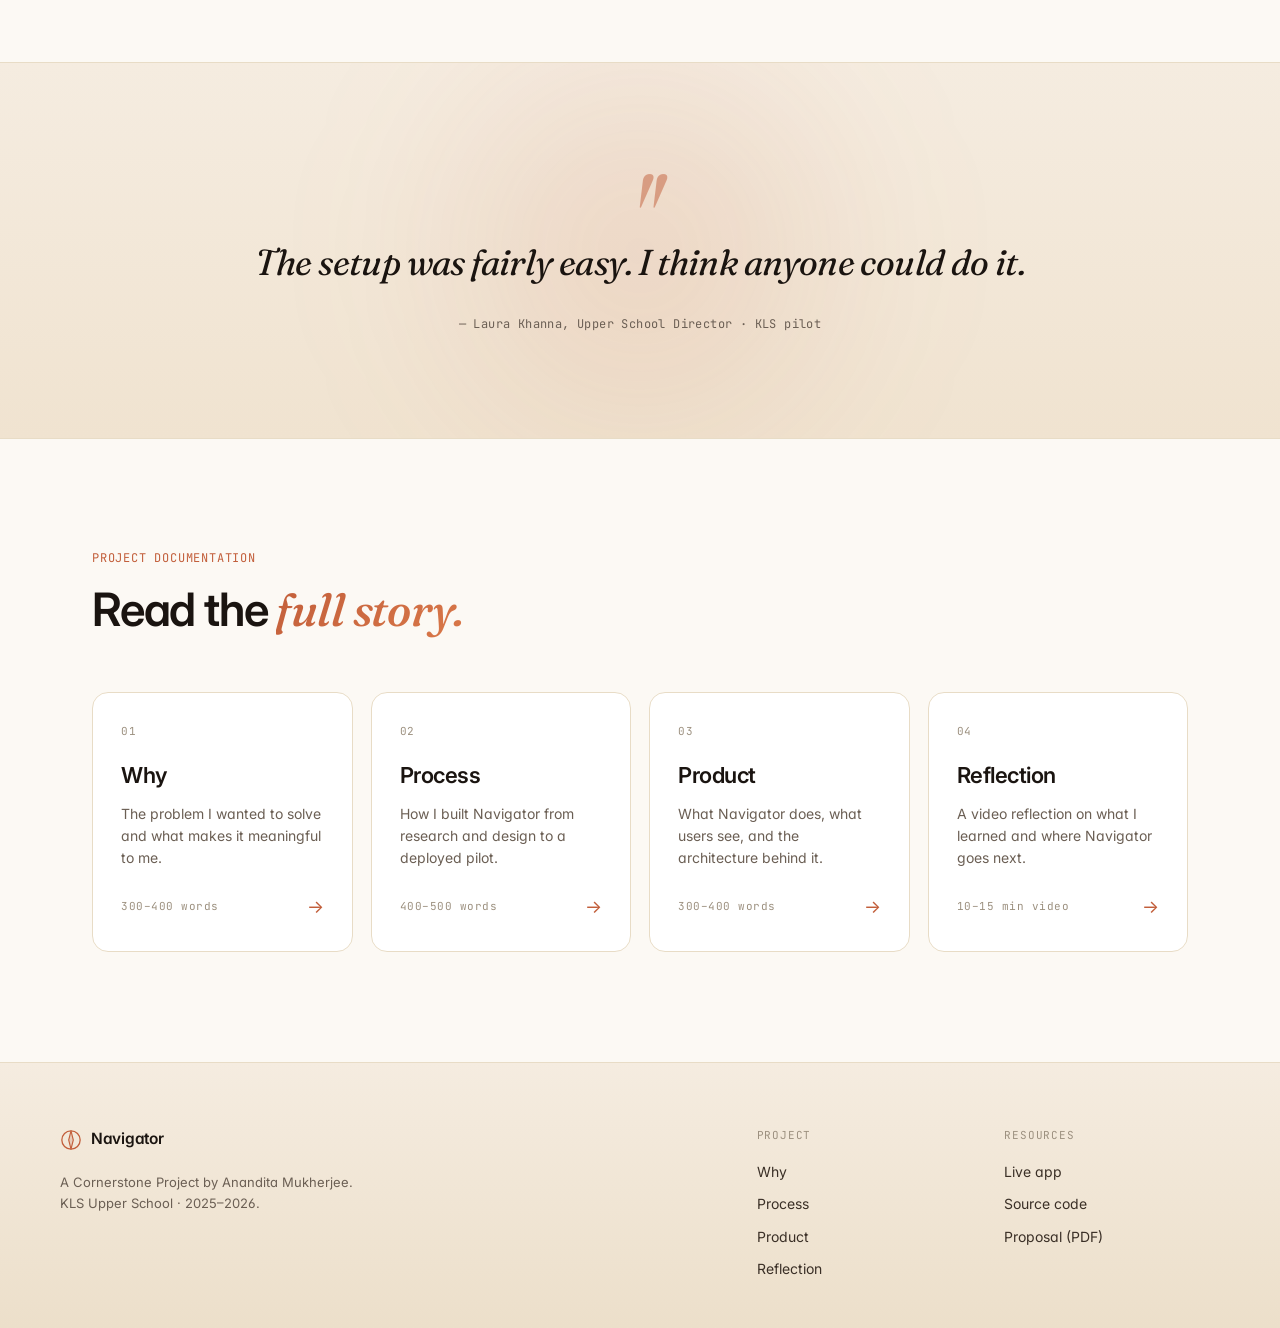
==== commit 1aefb9e3: "Hero remake; SVG illustrations on article pages; iteration card; feature mockups" ====
--- a/index.html
+++ b/index.html
@@ -3,7 +3,7 @@
 <head>
   <meta charset="UTF-8" />
   <meta name="viewport" content="width=device-width, initial-scale=1.0" />
-  <title>Navigator AI — A school assistant grounded in your inbox</title>
+  <title>Navigator AI — Rebuilding the information layer of school</title>
   <meta name="description" content="A private, source-grounded chatbot for the KLS community. Built as a Cornerstone Project by Anandita Mukherjee." />
   <link rel="preconnect" href="https://fonts.googleapis.com" />
   <link rel="preconnect" href="https://fonts.gstatic.com" crossorigin />
@@ -45,13 +45,14 @@
           A Cornerstone Project · KLS Upper School · 2025–2026
         </div>
         <h1 class="hero-title reveal" style="--delay: 0.08s">
-          A school assistant<br />
-          <em class="serif">grounded in your inbox.</em>
+          Rebuilding<br />
+          the <em class="serif">information layer</em><br/>
+          of school.
         </h1>
         <p class="hero-lede reveal" style="--delay: 0.16s">
-          Navigator AI turns the firehose of school communications into clear,
-          sourced answers. Ask anything. Get cited responses pulled from your
-          own posts &mdash; not the internet.
+          Navigator AI is a private school assistant that reads your inbox,
+          organizes what matters, and answers questions about your school
+          with citations to the original posts.
         </p>
         <div class="hero-cta reveal" style="--delay: 0.24s">
           <a href="https://navigator-ai-production.up.railway.app/" class="btn-primary" target="_blank" rel="noopener">
@@ -120,8 +121,8 @@
         </div>
         <div class="strip-divider"></div>
         <div class="strip-item reveal" style="--delay: 0.1s">
-          <div class="strip-num serif">0</div>
-          <div class="strip-label">Cross-user data leaks<br/>(audit-verified)</div>
+          <div class="strip-num serif">5</div>
+          <div class="strip-label">Core surfaces: chat, updates,<br/>posts, projects, translation</div>
         </div>
         <div class="strip-divider"></div>
         <div class="strip-item reveal" style="--delay: 0.15s">
@@ -134,7 +135,7 @@
     <section class="how">
       <div class="how-header reveal">
         <div class="section-eyebrow">How it works</div>
-        <h2 class="section-title">Built on a <em class="serif">real architecture,</em><br/>not just an API call.</h2>
+        <h2 class="section-title">What happens when you<br/><em class="serif">ask a question.</em></h2>
       </div>
 
       <div class="how-grid">
@@ -147,13 +148,13 @@
         <div class="how-step reveal" style="--delay: 0.06s">
           <div class="how-step-num">02</div>
           <h3>Embed</h3>
-          <p>Each post is turned into a 768-dimensional vector that captures its meaning, plus structured entities &mdash; events, deadlines, people, programs.</p>
+          <p>Each post is turned into a 768-dimensional vector that captures its meaning, plus structured entities including events, deadlines, people, and programs.</p>
         </div>
         <div class="how-connector"></div>
         <div class="how-step reveal" style="--delay: 0.12s">
           <div class="how-step-num">03</div>
           <h3>Retrieve</h3>
-          <p>When you ask a question, four ranking signals &mdash; semantic similarity, keyword match, recency, and tags &mdash; surface the most relevant posts.</p>
+          <p>When you ask a question, four ranking signals — semantic similarity, keyword match, recency, and tags — surface the most relevant posts.</p>
         </div>
         <div class="how-connector"></div>
         <div class="how-step reveal" style="--delay: 0.18s">
@@ -258,7 +259,7 @@
           <div class="footer-col-label">Resources</div>
           <a href="https://navigator-ai-production.up.railway.app/" target="_blank" rel="noopener">Live app</a>
           <a href="https://github.com/MAnandita/navigator-ai" target="_blank" rel="noopener">Source code</a>
-          <a href="assets/proposal.pdf">Proposal (PDF)</a>
+          <a href="assets/cornerstone-proposal.pdf">Proposal (PDF)</a>
         </div>
       </div>
     </div>
--- a/style.css
+++ b/style.css
@@ -41,13 +41,9 @@
   letter-spacing: -0.01em;
 }
 
-/* ─── BACKGROUND LAYERS ────────────────────────────────────────── */
+/* Background layers */
 .paper-noise {
-  position: fixed;
-  inset: 0;
-  pointer-events: none;
-  z-index: 0;
-  opacity: 0.6;
+  position: fixed; inset: 0; pointer-events: none; z-index: 0; opacity: 0.6;
   background-image:
     radial-gradient(at 12% 28%, rgba(194, 94, 58, 0.05) 0px, transparent 60%),
     radial-gradient(at 88% 14%, rgba(212, 165, 84, 0.04) 0px, transparent 55%),
@@ -55,29 +51,21 @@
 }
 
 .gradient-orb {
-  position: fixed;
-  border-radius: 50%;
-  filter: blur(80px);
-  pointer-events: none;
-  z-index: 0;
-  opacity: 0.5;
+  position: fixed; border-radius: 50%; filter: blur(80px);
+  pointer-events: none; z-index: 0; opacity: 0.5;
 }
 
 .gradient-orb-1 {
-  width: 480px;
-  height: 480px;
+  width: 480px; height: 480px;
   background: radial-gradient(circle, rgba(194, 94, 58, 0.16) 0%, transparent 70%);
-  top: -120px;
-  right: -120px;
+  top: -120px; right: -120px;
   animation: drift-1 22s ease-in-out infinite;
 }
 
 .gradient-orb-2 {
-  width: 520px;
-  height: 520px;
+  width: 520px; height: 520px;
   background: radial-gradient(circle, rgba(212, 165, 84, 0.12) 0%, transparent 70%);
-  top: 35%;
-  left: -180px;
+  top: 35%; left: -180px;
   animation: drift-2 28s ease-in-out infinite;
 }
 
@@ -91,11 +79,9 @@
   50% { transform: translate(40px, -30px) scale(0.94); }
 }
 
-/* ─── TOP NAVIGATION ──────────────────────────────────────────── */
+/* Top navigation */
 .topnav {
-  position: sticky;
-  top: 0;
-  z-index: 50;
+  position: sticky; top: 0; z-index: 50;
   background: rgba(252, 249, 244, 0.78);
   backdrop-filter: saturate(180%) blur(16px);
   -webkit-backdrop-filter: saturate(180%) blur(16px);
@@ -103,108 +89,63 @@
 }
 
 .topnav-inner {
-  max-width: var(--max-w);
-  margin: 0 auto;
-  padding: 16px 32px;
-  display: flex;
-  align-items: center;
-  justify-content: space-between;
-  gap: 24px;
+  max-width: var(--max-w); margin: 0 auto; padding: 16px 32px;
+  display: flex; align-items: center; justify-content: space-between; gap: 24px;
 }
 
 .brand {
-  display: inline-flex;
-  align-items: center;
-  gap: 9px;
-  text-decoration: none;
-  color: var(--ink);
-  font-weight: 600;
-  font-size: 15.5px;
-  letter-spacing: -0.3px;
-}
-
-.brand-mark {
-  color: var(--sienna);
-  flex-shrink: 0;
-}
-
-.topnav-links {
-  display: flex;
-  align-items: center;
-  gap: 30px;
-}
+  display: inline-flex; align-items: center; gap: 9px;
+  text-decoration: none; color: var(--ink); font-weight: 600;
+  font-size: 15.5px; letter-spacing: -0.3px;
+}
+
+.brand-mark { color: var(--sienna); flex-shrink: 0; }
+
+.topnav-links { display: flex; align-items: center; gap: 30px; }
 
 .topnav-links a {
-  color: var(--ink-mute);
-  text-decoration: none;
-  font-size: 14px;
-  font-weight: 500;
-  transition: color 0.15s;
-  letter-spacing: -0.1px;
+  color: var(--ink-mute); text-decoration: none; font-size: 14px;
+  font-weight: 500; transition: color 0.15s; letter-spacing: -0.1px;
 }
 
 .topnav-links a:hover { color: var(--ink); }
 .topnav-links a.active { color: var(--ink); }
 
 .topnav-cta {
-  display: inline-flex !important;
-  align-items: center;
-  gap: 5px;
-  color: var(--paper) !important;
-  background: var(--ink);
-  padding: 7px 14px;
-  border-radius: 999px;
-  transition: all 0.2s;
+  display: inline-flex !important; align-items: center; gap: 5px;
+  color: var(--paper) !important; background: var(--ink);
+  padding: 7px 14px; border-radius: 999px; transition: all 0.2s;
 }
 
 .topnav-cta:hover {
-  background: var(--sienna);
-  color: var(--paper) !important;
-  transform: translateY(-1px);
-}
-
-main {
-  position: relative;
-  z-index: 1;
-}
-
-/* ─── HERO ─────────────────────────────────────────────────────── */
+  background: var(--sienna); color: var(--paper) !important; transform: translateY(-1px);
+}
+
+main { position: relative; z-index: 1; }
+
+/* Hero */
 .hero {
-  max-width: var(--max-w);
-  margin: 0 auto;
-  padding: 96px 32px 80px;
-  display: grid;
-  grid-template-columns: 1fr;
-  gap: 64px;
+  max-width: var(--max-w); margin: 0 auto; padding: 96px 32px 80px;
+  display: grid; grid-template-columns: 1fr; gap: 64px;
 }
 
 @media (min-width: 980px) {
   .hero {
-    grid-template-columns: 1.05fr 1fr;
-    align-items: center;
+    grid-template-columns: 1.05fr 1fr; align-items: center;
     padding: 120px 32px 104px;
   }
 }
 
 .hero-eyebrow {
-  display: inline-flex;
-  align-items: center;
-  gap: 9px;
-  font-family: 'JetBrains Mono', monospace;
-  font-size: 12px;
-  color: var(--sienna);
-  letter-spacing: 0.4px;
-  margin-bottom: 28px;
+  display: inline-flex; align-items: center; gap: 9px;
+  font-family: 'JetBrains Mono', monospace; font-size: 12px;
+  color: var(--sienna); letter-spacing: 0.4px; margin-bottom: 28px;
   text-transform: uppercase;
 }
 
 .eyebrow-dot {
-  display: inline-block;
-  width: 7px;
-  height: 7px;
-  background: var(--sienna);
-  border-radius: 50%;
-  box-shadow: 0 0 0 4px var(--sienna-glow);
+  display: inline-block; width: 7px; height: 7px; background: var(--sienna);
+  border-radius: 50%; box-shadow: 0 0 0 4px var(--sienna-glow);
   animation: pulse 2.4s ease-in-out infinite;
 }
 
@@ -216,104 +157,59 @@
 .hero-title {
   font-family: 'Inter', sans-serif;
   font-size: clamp(40px, 5.8vw, 68px);
-  font-weight: 600;
-  letter-spacing: -1.9px;
-  line-height: 1.02;
-  color: var(--ink);
-  margin-bottom: 26px;
+  font-weight: 600; letter-spacing: -1.9px; line-height: 1.02;
+  color: var(--ink); margin-bottom: 26px;
 }
 
 .hero-title .serif {
-  font-weight: 500;
-  font-size: 1em;
-  letter-spacing: -0.04em;
+  font-weight: 500; font-size: 1em; letter-spacing: -0.04em;
   background: linear-gradient(135deg, var(--sienna) 0%, var(--sienna-warm) 100%);
-  -webkit-background-clip: text;
-  background-clip: text;
-  -webkit-text-fill-color: transparent;
+  -webkit-background-clip: text; background-clip: text; -webkit-text-fill-color: transparent;
 }
 
 .hero-lede {
-  font-size: 19px;
-  color: var(--ink-soft);
-  line-height: 1.55;
-  margin-bottom: 36px;
-  max-width: 520px;
-  letter-spacing: -0.2px;
-}
-
-.hero-cta {
-  display: flex;
-  gap: 12px;
-  flex-wrap: wrap;
-}
+  font-size: 19px; color: var(--ink-soft); line-height: 1.55;
+  margin-bottom: 36px; max-width: 520px; letter-spacing: -0.2px;
+}
+
+.hero-cta { display: flex; gap: 12px; flex-wrap: wrap; }
 
 .btn-primary {
-  display: inline-flex;
-  align-items: center;
-  gap: 8px;
-  padding: 13px 24px;
-  background: var(--ink);
-  color: var(--paper);
-  border-radius: 999px;
-  text-decoration: none;
-  font-size: 14.5px;
-  font-weight: 500;
-  letter-spacing: -0.1px;
-  transition: all 0.2s;
-  box-shadow: 0 8px 24px -8px rgba(26, 20, 16, 0.4);
+  display: inline-flex; align-items: center; gap: 8px;
+  padding: 13px 24px; background: var(--ink); color: var(--paper);
+  border-radius: 999px; text-decoration: none;
+  font-size: 14.5px; font-weight: 500; letter-spacing: -0.1px;
+  transition: all 0.2s; box-shadow: 0 8px 24px -8px rgba(26, 20, 16, 0.4);
 }
 
 .btn-primary:hover {
-  background: var(--sienna);
-  transform: translateY(-2px);
+  background: var(--sienna); transform: translateY(-2px);
   box-shadow: 0 12px 28px -8px rgba(194, 94, 58, 0.45);
 }
 
 .btn-ghost {
-  display: inline-flex;
-  align-items: center;
-  padding: 13px 24px;
-  border-radius: 999px;
-  color: var(--ink);
-  text-decoration: none;
-  font-size: 14.5px;
-  font-weight: 500;
-  letter-spacing: -0.1px;
-  border: 1px solid var(--rule);
-  background: rgba(255, 255, 255, 0.6);
+  display: inline-flex; align-items: center; padding: 13px 24px;
+  border-radius: 999px; color: var(--ink); text-decoration: none;
+  font-size: 14.5px; font-weight: 500; letter-spacing: -0.1px;
+  border: 1px solid var(--rule); background: rgba(255, 255, 255, 0.6);
   transition: all 0.18s;
 }
 
 .btn-ghost:hover {
-  border-color: var(--ink);
-  background: white;
-  transform: translateY(-2px);
-}
-
-/* ─── ANSWER CARD (the centerpiece) ────────────────────────────── */
-.hero-visual {
-  position: relative;
-}
-
-.answer-card-wrap {
-  position: relative;
-}
-
+  border-color: var(--ink); background: white; transform: translateY(-2px);
+}
+
+/* Answer card */
+.hero-visual { position: relative; }
+.answer-card-wrap { position: relative; }
 .answer-card-wrap::before {
-  content: '';
-  position: absolute;
-  inset: -20px;
+  content: ''; position: absolute; inset: -20px;
   background: radial-gradient(circle at 50% 50%, var(--sienna-glow) 0%, transparent 65%);
-  filter: blur(40px);
-  z-index: -1;
-  opacity: 0.7;
+  filter: blur(40px); z-index: -1; opacity: 0.7;
 }
 
 .answer-card {
-  background: white;
-  border: 1px solid var(--rule);
-  border-radius: 18px;
+  background: white; border: 1px solid var(--rule); border-radius: 18px;
   overflow: hidden;
   box-shadow:
     0 1px 0 rgba(255, 255, 255, 0.8) inset,
@@ -323,35 +219,20 @@
   transition: transform 0.4s cubic-bezier(0.16, 1, 0.3, 1);
 }
 
-.answer-card:hover {
-  transform: translateY(-4px);
-}
+.answer-card:hover { transform: translateY(-4px); }
 
 .answer-card-bar {
-  display: flex;
-  align-items: center;
-  justify-content: space-between;
+  display: flex; align-items: center; justify-content: space-between;
   padding: 14px 18px;
   background: linear-gradient(180deg, var(--paper-warm) 0%, #f0e3d0 100%);
   border-bottom: 1px solid var(--rule);
-  font-size: 12px;
-  font-family: 'JetBrains Mono', monospace;
-  color: var(--ink-mute);
-}
-
-.bar-label {
-  display: inline-flex;
-  align-items: center;
-  gap: 8px;
-  color: var(--sienna);
-  font-weight: 500;
-}
+  font-size: 12px; font-family: 'JetBrains Mono', monospace; color: var(--ink-mute);
+}
+
+.bar-label { display: inline-flex; align-items: center; gap: 8px; color: var(--sienna); font-weight: 500; }
 
 .bar-dot {
-  width: 7px;
-  height: 7px;
-  background: var(--sienna);
-  border-radius: 50%;
+  width: 7px; height: 7px; background: var(--sienna); border-radius: 50%;
   animation: pulse-sm 1.8s ease-in-out infinite;
 }
 
@@ -360,93 +241,43 @@
   50% { opacity: 0.6; box-shadow: 0 0 0 4px transparent; }
 }
 
-.bar-meta {
-  font-size: 11px;
-  color: var(--ink-faint);
-}
-
-.bar-controls {
-  display: inline-flex;
-  gap: 5px;
-}
-
-.bar-control {
-  width: 9px;
-  height: 9px;
-  border-radius: 50%;
-  background: rgba(26, 20, 16, 0.12);
-}
-
-.answer-card-body {
-  padding: 24px;
-}
+.bar-meta { font-size: 11px; color: var(--ink-faint); }
+.bar-controls { display: inline-flex; gap: 5px; }
+.bar-control { width: 9px; height: 9px; border-radius: 50%; background: rgba(26, 20, 16, 0.12); }
+
+.answer-card-body { padding: 24px; }
 
 .query-row {
-  display: flex;
-  align-items: flex-start;
-  gap: 14px;
-  padding-bottom: 20px;
-  margin-bottom: 20px;
+  display: flex; align-items: flex-start; gap: 14px;
+  padding-bottom: 20px; margin-bottom: 20px;
   border-bottom: 1px solid var(--rule-soft);
 }
 
-.response-row {
-  display: flex;
-  align-items: flex-start;
-  gap: 14px;
-}
+.response-row { display: flex; align-items: flex-start; gap: 14px; }
 
 .row-avatar {
-  flex-shrink: 0;
-  width: 28px;
-  height: 28px;
-  border-radius: 50%;
-  display: flex;
-  align-items: center;
-  justify-content: center;
-  font-size: 11px;
-  font-weight: 600;
-  letter-spacing: -0.3px;
-  margin-top: 1px;
-}
-
-.query-avatar {
-  background: linear-gradient(135deg, var(--ink) 0%, var(--ink-soft) 100%);
-  color: var(--paper);
-}
-
-.response-avatar {
-  background: linear-gradient(135deg, var(--sienna) 0%, var(--sienna-warm) 100%);
-  color: white;
-}
+  flex-shrink: 0; width: 28px; height: 28px; border-radius: 50%;
+  display: flex; align-items: center; justify-content: center;
+  font-size: 11px; font-weight: 600; letter-spacing: -0.3px; margin-top: 1px;
+}
+
+.query-avatar { background: linear-gradient(135deg, var(--ink) 0%, var(--ink-soft) 100%); color: var(--paper); }
+.response-avatar { background: linear-gradient(135deg, var(--sienna) 0%, var(--sienna-warm) 100%); color: white; }
 
 .query-text {
-  flex: 1;
-  font-size: 15px;
-  color: var(--ink);
-  font-weight: 500;
-  line-height: 1.5;
-  letter-spacing: -0.2px;
-  padding-top: 5px;
-}
-
-.response-content {
-  flex: 1;
-}
+  flex: 1; font-size: 15px; color: var(--ink); font-weight: 500;
+  line-height: 1.5; letter-spacing: -0.2px; padding-top: 5px;
+}
+
+.response-content { flex: 1; }
 
 .response-text {
-  font-size: 14.5px;
-  color: var(--ink-soft);
-  line-height: 1.7;
-  min-height: 130px;
-  letter-spacing: -0.1px;
+  font-size: 14.5px; color: var(--ink-soft); line-height: 1.7;
+  min-height: 130px; letter-spacing: -0.1px;
 }
 
 .response-text::after {
-  content: '▍';
-  color: var(--sienna);
-  animation: blink 1s infinite;
-  margin-left: 1px;
+  content: '▍'; color: var(--sienna); animation: blink 1s infinite; margin-left: 1px;
 }
 
 .response-text.done::after { display: none; }
@@ -457,540 +288,570 @@
 }
 
 .cite-pill {
+  display: inline-block; font-size: 10px; padding: 1px 6px; margin: 0 1px;
+  background: var(--sienna-soft); color: var(--sienna-deep); border-radius: 4px;
+  font-family: 'JetBrains Mono', monospace; font-weight: 500;
+  vertical-align: 1px; letter-spacing: 0.4px; transition: all 0.15s;
+}
+
+.cite-pill:hover { background: var(--sienna); color: white; }
+
+.sources-row {
+  margin-top: 20px; padding-top: 18px; border-top: 1px solid var(--rule-soft);
+  opacity: 0; transform: translateY(6px);
+  transition: opacity 0.6s ease, transform 0.6s ease;
+}
+
+.sources-row.visible { opacity: 1; transform: translateY(0); }
+
+.sources-label {
+  display: inline-flex; align-items: center; gap: 6px;
+  font-family: 'JetBrains Mono', monospace; font-size: 11px;
+  text-transform: uppercase; color: var(--ink-faint);
+  letter-spacing: 0.6px; margin-bottom: 10px;
+}
+
+.sources-list { display: flex; gap: 8px; flex-wrap: wrap; }
+
+.source-chip {
+  display: inline-flex; align-items: center; gap: 7px;
+  padding: 6px 12px 6px 8px; background: var(--paper);
+  border: 1px solid var(--rule); border-radius: 999px;
+  font-size: 12px; color: var(--ink-soft);
+  transition: all 0.15s; cursor: default;
+}
+
+.source-chip:hover {
+  border-color: var(--sienna); background: white; transform: translateY(-1px);
+}
+
+.source-num {
+  font-family: 'JetBrains Mono', monospace; font-size: 10px;
+  background: var(--sienna); color: white; padding: 2px 5px;
+  border-radius: 4px; font-weight: 500;
+}
+
+/* Strip (stats) */
+.strip {
+  border-top: 1px solid var(--rule); border-bottom: 1px solid var(--rule);
+  background: rgba(255, 255, 255, 0.4);
+}
+
+.strip-inner {
+  max-width: var(--max-w); margin: 0 auto; padding: 40px 32px;
+  display: flex; align-items: center; justify-content: space-between;
+  flex-wrap: wrap; gap: 28px;
+}
+
+.strip-item { flex: 1; min-width: 180px; display: flex; align-items: baseline; gap: 16px; }
+
+.strip-num {
+  font-family: 'Fraunces', serif; font-style: italic; font-weight: 500;
+  font-size: 40px; color: var(--sienna); letter-spacing: -1.2px; line-height: 1;
+}
+
+.strip-label { font-size: 12.5px; color: var(--ink-mute); line-height: 1.4; }
+
+.strip-divider { width: 1px; height: 40px; background: var(--rule); flex-shrink: 0; }
+
+@media (max-width: 900px) { .strip-divider { display: none; } }
+
+/* How it works */
+.how { max-width: var(--max-w); margin: 0 auto; padding: 110px 32px; }
+
+.how-header { margin-bottom: 64px; max-width: 720px; }
+
+.section-eyebrow {
+  font-family: 'JetBrains Mono', monospace; font-size: 12px;
+  color: var(--sienna); text-transform: uppercase;
+  letter-spacing: 0.8px; margin-bottom: 16px;
+}
+
+.section-title {
+  font-size: clamp(30px, 4vw, 46px); font-weight: 600;
+  letter-spacing: -1.2px; line-height: 1.1; color: var(--ink);
+}
+
+.section-title .serif {
+  background: linear-gradient(135deg, var(--sienna) 0%, var(--sienna-warm) 100%);
+  -webkit-background-clip: text; background-clip: text; -webkit-text-fill-color: transparent;
+  font-weight: 500;
+}
+
+.how-grid { display: grid; grid-template-columns: 1fr; gap: 18px; align-items: stretch; }
+
+@media (min-width: 800px) {
+  .how-grid { grid-template-columns: 1fr auto 1fr auto 1fr auto 1fr; gap: 12px; }
+}
+
+.how-step {
+  padding: 28px 26px; background: white; border: 1px solid var(--rule);
+  border-radius: 14px; transition: all 0.3s cubic-bezier(0.16, 1, 0.3, 1);
+}
+
+.how-step:hover {
+  border-color: var(--sienna); transform: translateY(-4px);
+  box-shadow: 0 24px 48px -24px rgba(194, 94, 58, 0.22);
+}
+
+.how-step-num {
+  display: inline-block; font-family: 'JetBrains Mono', monospace;
+  font-size: 11px; color: var(--sienna); background: var(--sienna-soft);
+  padding: 4px 9px; border-radius: 5px; letter-spacing: 0.6px;
+  margin-bottom: 18px; font-weight: 500;
+}
+
+.how-step h3 {
+  font-size: 19px; font-weight: 600; letter-spacing: -0.4px;
+  margin-bottom: 10px; color: var(--ink);
+}
+
+.how-step p { font-size: 14px; color: var(--ink-mute); line-height: 1.6; }
+
+.how-connector { display: none; }
+
+@media (min-width: 800px) {
+  .how-connector {
+    display: flex; align-items: center; justify-content: center; width: 18px;
+  }
+  .how-connector::after { content: '→'; color: var(--ink-faint); font-size: 16px; }
+}
+
+/* Quote section */
+.quote-section {
+  background: linear-gradient(180deg, var(--paper-warm) 0%, #f0e3d0 100%);
+  border-top: 1px solid var(--rule); border-bottom: 1px solid var(--rule);
+  padding: 104px 32px; text-align: center; position: relative; overflow: hidden;
+}
+
+.quote-section::before {
+  content: ''; position: absolute; top: 50%; left: 50%;
+  width: 600px; height: 600px;
+  background: radial-gradient(circle, var(--sienna-glow) 0%, transparent 60%);
+  filter: blur(80px); transform: translate(-50%, -50%); pointer-events: none;
+}
+
+.quote-inner { max-width: 820px; margin: 0 auto; position: relative; }
+
+.quote-mark { font-size: 100px; color: var(--sienna); line-height: 1; height: 55px; opacity: 0.5; }
+
+.quote-section blockquote {
+  font-family: 'Fraunces', serif; font-style: italic; font-weight: 400;
+  font-size: clamp(24px, 3.4vw, 36px); line-height: 1.35;
+  color: var(--ink); letter-spacing: -0.6px; margin: 16px 0 28px;
+}
+
+.quote-attr {
+  font-family: 'JetBrains Mono', monospace; font-size: 12px;
+  color: var(--ink-mute); letter-spacing: 0.4px;
+}
+
+/* Pages section */
+.pages-section { max-width: var(--max-w); margin: 0 auto; padding: 110px 32px; }
+
+.pages-header { margin-bottom: 56px; }
+
+.page-grid {
+  display: grid; grid-template-columns: repeat(auto-fit, minmax(240px, 1fr)); gap: 18px;
+}
+
+.page-card {
+  display: flex; flex-direction: column; padding: 30px 28px;
+  background: white; border: 1px solid var(--rule); border-radius: 16px;
+  text-decoration: none; color: inherit;
+  transition: all 0.3s cubic-bezier(0.16, 1, 0.3, 1);
+  position: relative; overflow: hidden;
+}
+
+.page-card::before {
+  content: ''; position: absolute; inset: 0;
+  background: linear-gradient(135deg, transparent 50%, var(--sienna-soft) 100%);
+  opacity: 0; transition: opacity 0.4s; pointer-events: none;
+}
+
+.page-card::after {
+  content: ''; position: absolute; top: 0; left: 0; right: 0; height: 2px;
+  background: linear-gradient(90deg, var(--sienna), var(--sienna-warm));
+  transform: scaleX(0); transform-origin: left;
+  transition: transform 0.4s cubic-bezier(0.16, 1, 0.3, 1);
+}
+
+.page-card:hover {
+  border-color: var(--sienna); transform: translateY(-4px);
+  box-shadow: 0 28px 56px -24px rgba(194, 94, 58, 0.28);
+}
+
+.page-card:hover::before { opacity: 1; }
+.page-card:hover::after { transform: scaleX(1); }
+
+.page-card-top { position: relative; z-index: 1; }
+
+.page-card-num {
+  font-family: 'JetBrains Mono', monospace; font-size: 11px;
+  color: var(--ink-faint); margin-bottom: 18px; letter-spacing: 0.6px;
+}
+
+.page-card h3 {
+  font-size: 22px; font-weight: 600; letter-spacing: -0.5px;
+  margin-bottom: 10px; color: var(--ink);
+}
+
+.page-card p {
+  position: relative; z-index: 1; font-size: 14px;
+  color: var(--ink-mute); line-height: 1.55; flex: 1; margin-bottom: 24px;
+}
+
+.page-card-bottom {
+  display: flex; align-items: center; justify-content: space-between;
+  position: relative; z-index: 1;
+}
+
+.page-card-meta {
+  font-family: 'JetBrains Mono', monospace; font-size: 11px;
+  color: var(--ink-faint); letter-spacing: 0.5px;
+}
+
+.page-card-arrow {
+  font-size: 18px; color: var(--sienna);
+  transition: transform 0.25s cubic-bezier(0.16, 1, 0.3, 1);
+}
+
+.page-card:hover .page-card-arrow { transform: translateX(6px); }
+
+/* Article pages */
+.article-main { position: relative; z-index: 1; padding: 96px 32px 104px; }
+
+.article { max-width: var(--max-w-article); margin: 0 auto; }
+
+.article-header { margin-bottom: 56px; }
+
+.article-eyebrow {
+  font-family: 'JetBrains Mono', monospace; font-size: 12px;
+  color: var(--sienna); text-transform: uppercase;
+  letter-spacing: 0.8px; margin-bottom: 20px;
+}
+
+.article-title {
+  font-size: clamp(38px, 5vw, 56px); font-weight: 600;
+  letter-spacing: -1.5px; line-height: 1.06; margin-bottom: 20px; color: var(--ink);
+}
+
+.article-title .serif {
+  background: linear-gradient(135deg, var(--sienna) 0%, var(--sienna-warm) 100%);
+  -webkit-background-clip: text; background-clip: text; -webkit-text-fill-color: transparent;
+  font-weight: 500;
+}
+
+.article-lede {
+  font-size: 19px; color: var(--ink-soft); line-height: 1.55;
+  max-width: 580px; letter-spacing: -0.2px;
+}
+
+.article-section { margin-bottom: 56px; }
+
+.article-section h2 {
+  font-size: 24px; font-weight: 600; letter-spacing: -0.5px;
+  margin-bottom: 18px; color: var(--ink);
+}
+
+.article-section p {
+  font-size: 16.5px; color: var(--ink-soft);
+  margin-bottom: 18px; line-height: 1.75;
+}
+
+.article-section ul {
+  padding-left: 22px; margin-bottom: 16px; color: var(--ink-soft);
+}
+
+.article-section li { margin-bottom: 8px; line-height: 1.65; font-size: 16px; }
+
+.callout {
+  background: linear-gradient(135deg, var(--sienna-soft) 0%, transparent 100%);
+  border-left: 3px solid var(--sienna); padding: 28px 32px;
+  border-radius: 0 14px 14px 0; margin-bottom: 48px;
+  position: relative; overflow: hidden;
+}
+
+.callout::after {
+  content: ''; position: absolute; top: 0; right: 0;
+  width: 200px; height: 200px;
+  background: radial-gradient(circle, var(--sienna-glow) 0%, transparent 70%);
+  filter: blur(40px); pointer-events: none;
+}
+
+.callout-label {
+  font-family: 'JetBrains Mono', monospace; font-size: 11px;
+  color: var(--sienna); text-transform: uppercase;
+  letter-spacing: 0.8px; margin-bottom: 12px; position: relative;
+}
+
+.callout-text {
+  font-size: 22px; line-height: 1.45; color: var(--ink);
+  letter-spacing: -0.4px; position: relative;
+}
+
+/* Illustrations on article pages */
+.illustration {
+  margin: 40px 0 48px;
+  background: white;
+  border: 1px solid var(--rule);
+  border-radius: 16px;
+  padding: 24px;
+  box-shadow: 0 24px 48px -24px rgba(26, 20, 16, 0.1);
+  overflow: hidden;
+  position: relative;
+}
+
+.illustration::before {
+  content: '';
+  position: absolute;
+  top: -50px; right: -50px;
+  width: 200px; height: 200px;
+  background: radial-gradient(circle, var(--sienna-glow) 0%, transparent 70%);
+  filter: blur(40px);
+  pointer-events: none;
+}
+
+.illustration-svg {
+  width: 100%;
+  height: auto;
+  display: block;
+  position: relative;
+}
+
+.illustration figcaption {
+  margin-top: 16px;
+  padding-top: 16px;
+  border-top: 1px solid var(--rule-soft);
+  font-size: 13px;
+  color: var(--ink-mute);
+  text-align: center;
+  font-style: italic;
+  font-family: 'Fraunces', serif;
+}
+
+/* Floating cards in scattered-sources illustration */
+.float-1 { animation: float-a 6s ease-in-out infinite; }
+.float-2 { animation: float-b 7s ease-in-out infinite; }
+.float-3 { animation: float-c 5.5s ease-in-out infinite; }
+
+@keyframes float-a {
+  0%, 100% { transform: translateY(0); }
+  50% { transform: translateY(-6px); }
+}
+@keyframes float-b {
+  0%, 100% { transform: translateY(0); }
+  50% { transform: translateY(-4px); }
+}
+@keyframes float-c {
+  0%, 100% { transform: translateY(0); }
+  50% { transform: translateY(-8px); }
+}
+
+/* Iteration card on process page */
+.iteration-card {
+  margin: 40px 0 48px;
+  background: white;
+  border: 1px solid var(--rule);
+  border-radius: 16px;
+  overflow: hidden;
+  box-shadow: 0 24px 48px -24px rgba(26, 20, 16, 0.1);
+}
+
+.iteration-header {
+  padding: 16px 24px;
+  background: var(--sienna-soft);
+  border-bottom: 1px solid var(--rule);
+}
+
+.iteration-badge {
+  font-family: 'JetBrains Mono', monospace;
+  font-size: 11px;
+  color: var(--sienna-deep);
+  text-transform: uppercase;
+  letter-spacing: 0.8px;
+  font-weight: 500;
+}
+
+.iteration-body { padding: 28px; }
+
+.iteration-row {
+  display: flex;
+  align-items: flex-start;
+  gap: 18px;
+  padding: 16px;
+  border-radius: 10px;
+  background: var(--paper);
+  border: 1px solid var(--rule-soft);
+}
+
+.iteration-after { background: var(--sienna-tint); border-color: var(--sienna-soft); }
+
+.iteration-label {
+  flex-shrink: 0;
+  width: 60px;
+  font-family: 'JetBrains Mono', monospace;
+  font-size: 11px;
+  color: var(--ink-faint);
+  text-transform: uppercase;
+  letter-spacing: 0.6px;
+  padding-top: 2px;
+}
+
+.iteration-after .iteration-label { color: var(--sienna); }
+
+.iteration-text {
+  flex: 1;
+  font-size: 15px;
+  color: var(--ink-soft);
+  line-height: 1.55;
+  font-style: italic;
+  font-family: 'Fraunces', serif;
+  font-weight: 400;
+}
+
+.iteration-arrow {
+  text-align: center;
+  margin: 10px 0;
+  color: var(--sienna);
+  font-size: 18px;
+}
+
+/* Feature showcase mockups on product page */
+.feature-showcase {
+  display: grid;
+  grid-template-columns: repeat(auto-fit, minmax(200px, 1fr));
+  gap: 16px;
+  margin: 40px 0 48px;
+}
+
+.feature-mockup {
+  background: white;
+  border: 1px solid var(--rule);
+  border-radius: 14px;
+  overflow: hidden;
+  box-shadow: 0 16px 32px -16px rgba(26, 20, 16, 0.1);
+  transition: all 0.25s cubic-bezier(0.16, 1, 0.3, 1);
+}
+
+.feature-mockup:hover {
+  transform: translateY(-4px);
+  border-color: var(--sienna);
+  box-shadow: 0 24px 48px -24px rgba(194, 94, 58, 0.25);
+}
+
+.mockup-bar {
+  display: flex;
+  align-items: center;
+  gap: 5px;
+  padding: 10px 14px;
+  background: var(--paper-warm);
+  border-bottom: 1px solid var(--rule);
+}
+
+.mockup-dot {
+  width: 7px; height: 7px;
+  border-radius: 50%;
+  background: rgba(26, 20, 16, 0.15);
+}
+
+.mockup-title {
+  margin-left: 8px;
+  font-family: 'JetBrains Mono', monospace;
+  font-size: 10px;
+  color: var(--ink-mute);
+  letter-spacing: 0.6px;
+  text-transform: uppercase;
+}
+
+.mockup-body { padding: 16px; min-height: 130px; }
+
+.mockup-msg {
+  font-size: 12px;
+  line-height: 1.4;
+  padding: 8px 12px;
+  border-radius: 10px;
+  margin-bottom: 8px;
+  letter-spacing: -0.1px;
+}
+
+.mockup-msg.user {
+  background: var(--ink);
+  color: var(--paper);
+  margin-left: 24px;
+}
+
+.mockup-msg.ai {
+  background: var(--paper);
+  color: var(--ink-soft);
+  border: 1px solid var(--rule-soft);
+}
+
+.mockup-cite {
   display: inline-block;
-  font-size: 10px;
-  padding: 1px 6px;
-  margin: 0 1px;
+  font-size: 9px;
+  padding: 1px 5px;
+  margin-left: 4px;
   background: var(--sienna-soft);
   color: var(--sienna-deep);
-  border-radius: 4px;
+  border-radius: 3px;
   font-family: 'JetBrains Mono', monospace;
   font-weight: 500;
   vertical-align: 1px;
-  letter-spacing: 0.4px;
-  transition: all 0.15s;
-}
-
-.cite-pill:hover {
+}
+
+.mockup-list { display: flex; flex-direction: column; gap: 6px; }
+
+.mockup-list-item {
+  display: flex;
+  align-items: center;
+  gap: 10px;
+  font-size: 12.5px;
+  color: var(--ink-soft);
+  padding: 8px 10px;
+  background: var(--paper);
+  border-radius: 8px;
+  border: 1px solid var(--rule-soft);
+}
+
+.mockup-date {
+  font-family: 'JetBrains Mono', monospace;
+  font-size: 9px;
   background: var(--sienna);
   color: white;
-}
-
-.sources-row {
-  margin-top: 20px;
-  padding-top: 18px;
-  border-top: 1px solid var(--rule-soft);
-  opacity: 0;
-  transform: translateY(6px);
-  transition: opacity 0.6s ease, transform 0.6s ease;
-}
-
-.sources-row.visible {
-  opacity: 1;
-  transform: translateY(0);
-}
-
-.sources-label {
-  display: inline-flex;
-  align-items: center;
-  gap: 6px;
-  font-family: 'JetBrains Mono', monospace;
-  font-size: 11px;
-  text-transform: uppercase;
-  color: var(--ink-faint);
-  letter-spacing: 0.6px;
-  margin-bottom: 10px;
-}
-
-.sources-list {
-  display: flex;
-  gap: 8px;
-  flex-wrap: wrap;
-}
-
-.source-chip {
-  display: inline-flex;
-  align-items: center;
-  gap: 7px;
-  padding: 6px 12px 6px 8px;
-  background: var(--paper);
-  border: 1px solid var(--rule);
-  border-radius: 999px;
-  font-size: 12px;
-  color: var(--ink-soft);
-  transition: all 0.15s;
-  cursor: default;
-}
-
-.source-chip:hover {
-  border-color: var(--sienna);
-  background: white;
-  transform: translateY(-1px);
-}
-
-.source-num {
-  font-family: 'JetBrains Mono', monospace;
-  font-size: 10px;
-  background: var(--sienna);
-  color: white;
-  padding: 2px 5px;
+  padding: 3px 6px;
   border-radius: 4px;
   font-weight: 500;
-}
-
-/* ─── STRIP (stats) ────────────────────────────────────────────── */
-.strip {
-  border-top: 1px solid var(--rule);
-  border-bottom: 1px solid var(--rule);
-  background: rgba(255, 255, 255, 0.4);
-}
-
-.strip-inner {
-  max-width: var(--max-w);
-  margin: 0 auto;
-  padding: 40px 32px;
-  display: flex;
-  align-items: center;
-  justify-content: space-between;
-  flex-wrap: wrap;
-  gap: 28px;
-}
-
-.strip-item {
-  flex: 1;
-  min-width: 180px;
-  display: flex;
-  align-items: baseline;
-  gap: 16px;
-}
-
-.strip-num {
-  font-family: 'Fraunces', serif;
-  font-style: italic;
-  font-weight: 500;
-  font-size: 40px;
-  color: var(--sienna);
-  letter-spacing: -1.2px;
-  line-height: 1;
-}
-
-.strip-label {
-  font-size: 12.5px;
-  color: var(--ink-mute);
-  line-height: 1.4;
-}
-
-.strip-divider {
-  width: 1px;
-  height: 40px;
-  background: var(--rule);
-  flex-shrink: 0;
-}
-
-@media (max-width: 900px) {
-  .strip-divider { display: none; }
-}
-
-/* ─── HOW IT WORKS ────────────────────────────────────────────── */
-.how {
-  max-width: var(--max-w);
-  margin: 0 auto;
-  padding: 110px 32px;
-}
-
-.how-header {
-  margin-bottom: 64px;
-  max-width: 720px;
-}
-
-.section-eyebrow {
-  font-family: 'JetBrains Mono', monospace;
-  font-size: 12px;
-  color: var(--sienna);
-  text-transform: uppercase;
-  letter-spacing: 0.8px;
-  margin-bottom: 16px;
-}
-
-.section-title {
-  font-size: clamp(30px, 4vw, 46px);
-  font-weight: 600;
-  letter-spacing: -1.2px;
-  line-height: 1.1;
-  color: var(--ink);
-}
-
-.section-title .serif {
-  background: linear-gradient(135deg, var(--sienna) 0%, var(--sienna-warm) 100%);
-  -webkit-background-clip: text;
-  background-clip: text;
-  -webkit-text-fill-color: transparent;
-  font-weight: 500;
-}
-
-.how-grid {
-  display: grid;
-  grid-template-columns: 1fr;
-  gap: 18px;
-  align-items: stretch;
-}
-
-@media (min-width: 800px) {
-  .how-grid {
-    grid-template-columns: 1fr auto 1fr auto 1fr auto 1fr;
-    gap: 12px;
-  }
-}
-
-.how-step {
-  padding: 28px 26px;
-  background: white;
-  border: 1px solid var(--rule);
-  border-radius: 14px;
-  transition: all 0.3s cubic-bezier(0.16, 1, 0.3, 1);
-}
-
-.how-step:hover {
-  border-color: var(--sienna);
-  transform: translateY(-4px);
-  box-shadow: 0 24px 48px -24px rgba(194, 94, 58, 0.22);
-}
-
-.how-step-num {
-  display: inline-block;
-  font-family: 'JetBrains Mono', monospace;
-  font-size: 11px;
-  color: var(--sienna);
-  background: var(--sienna-soft);
-  padding: 4px 9px;
-  border-radius: 5px;
-  letter-spacing: 0.6px;
-  margin-bottom: 18px;
-  font-weight: 500;
-}
-
-.how-step h3 {
-  font-size: 19px;
-  font-weight: 600;
-  letter-spacing: -0.4px;
-  margin-bottom: 10px;
-  color: var(--ink);
-}
-
-.how-step p {
-  font-size: 14px;
-  color: var(--ink-mute);
-  line-height: 1.6;
-}
-
-.how-connector {
-  display: none;
-}
-
-@media (min-width: 800px) {
-  .how-connector {
-    display: flex;
-    align-items: center;
-    justify-content: center;
-    width: 18px;
-  }
-  .how-connector::after {
-    content: '→';
-    color: var(--ink-faint);
-    font-size: 16px;
-  }
-}
-
-/* ─── QUOTE SECTION ───────────────────────────────────────────── */
-.quote-section {
-  background: linear-gradient(180deg, var(--paper-warm) 0%, #f0e3d0 100%);
-  border-top: 1px solid var(--rule);
-  border-bottom: 1px solid var(--rule);
-  padding: 104px 32px;
-  text-align: center;
-  position: relative;
-  overflow: hidden;
-}
-
-.quote-section::before {
-  content: '';
-  position: absolute;
-  top: 50%;
-  left: 50%;
-  width: 600px;
-  height: 600px;
-  background: radial-gradient(circle, var(--sienna-glow) 0%, transparent 60%);
-  filter: blur(80px);
-  transform: translate(-50%, -50%);
-  pointer-events: none;
-}
-
-.quote-inner {
-  max-width: 820px;
-  margin: 0 auto;
-  position: relative;
-}
-
-.quote-mark {
-  font-size: 100px;
-  color: var(--sienna);
-  line-height: 1;
-  height: 55px;
-  opacity: 0.5;
-}
-
-.quote-section blockquote {
-  font-family: 'Fraunces', serif;
-  font-style: italic;
-  font-weight: 400;
-  font-size: clamp(24px, 3.4vw, 36px);
-  line-height: 1.35;
-  color: var(--ink);
-  letter-spacing: -0.6px;
-  margin: 16px 0 28px;
-}
-
-.quote-attr {
-  font-family: 'JetBrains Mono', monospace;
-  font-size: 12px;
-  color: var(--ink-mute);
   letter-spacing: 0.4px;
 }
 
-/* ─── PAGES SECTION ───────────────────────────────────────────── */
-.pages-section {
-  max-width: var(--max-w);
-  margin: 0 auto;
-  padding: 110px 32px;
-}
-
-.pages-header {
-  margin-bottom: 56px;
-}
-
-.page-grid {
-  display: grid;
-  grid-template-columns: repeat(auto-fit, minmax(240px, 1fr));
-  gap: 18px;
-}
-
-.page-card {
+.mockup-translate {
   display: flex;
   flex-direction: column;
-  padding: 30px 28px;
-  background: white;
-  border: 1px solid var(--rule);
-  border-radius: 16px;
-  text-decoration: none;
-  color: inherit;
-  transition: all 0.3s cubic-bezier(0.16, 1, 0.3, 1);
-  position: relative;
-  overflow: hidden;
-}
-
-.page-card::before {
-  content: '';
-  position: absolute;
-  inset: 0;
-  background: linear-gradient(135deg, transparent 50%, var(--sienna-soft) 100%);
-  opacity: 0;
-  transition: opacity 0.4s;
-  pointer-events: none;
-}
-
-.page-card::after {
-  content: '';
-  position: absolute;
-  top: 0;
-  left: 0;
-  right: 0;
-  height: 2px;
-  background: linear-gradient(90deg, var(--sienna), var(--sienna-warm));
-  transform: scaleX(0);
-  transform-origin: left;
-  transition: transform 0.4s cubic-bezier(0.16, 1, 0.3, 1);
-}
-
-.page-card:hover {
-  border-color: var(--sienna);
-  transform: translateY(-4px);
-  box-shadow: 0 28px 56px -24px rgba(194, 94, 58, 0.28);
-}
-
-.page-card:hover::before { opacity: 1; }
-.page-card:hover::after { transform: scaleX(1); }
-
-.page-card-top {
-  position: relative;
-  z-index: 1;
-}
-
-.page-card-num {
-  font-family: 'JetBrains Mono', monospace;
-  font-size: 11px;
-  color: var(--ink-faint);
-  margin-bottom: 18px;
-  letter-spacing: 0.6px;
-}
-
-.page-card h3 {
-  font-size: 22px;
-  font-weight: 600;
-  letter-spacing: -0.5px;
-  margin-bottom: 10px;
-  color: var(--ink);
-}
-
-.page-card p {
-  position: relative;
-  z-index: 1;
+  gap: 8px;
+}
+
+.mockup-translate-row {
+  font-size: 12px;
+  padding: 8px 10px;
+  background: var(--paper);
+  border-radius: 8px;
+  border: 1px solid var(--rule-soft);
+  color: var(--ink-soft);
+  line-height: 1.4;
+}
+
+.mockup-translate-row.translated {
+  background: var(--sienna-tint);
+  border-color: var(--sienna-soft);
+  color: var(--sienna-deep);
+  font-style: italic;
+}
+
+.mockup-arrow {
+  text-align: center;
   font-size: 14px;
-  color: var(--ink-mute);
-  line-height: 1.55;
-  flex: 1;
-  margin-bottom: 24px;
-}
-
-.page-card-bottom {
-  display: flex;
-  align-items: center;
-  justify-content: space-between;
-  position: relative;
-  z-index: 1;
-}
-
-.page-card-meta {
-  font-family: 'JetBrains Mono', monospace;
-  font-size: 11px;
-  color: var(--ink-faint);
-  letter-spacing: 0.5px;
-}
-
-.page-card-arrow {
-  font-size: 18px;
   color: var(--sienna);
-  transition: transform 0.25s cubic-bezier(0.16, 1, 0.3, 1);
-}
-
-.page-card:hover .page-card-arrow {
-  transform: translateX(6px);
-}
-
-/* ─── ARTICLE PAGES ───────────────────────────────────────────── */
-.article-main {
-  position: relative;
-  z-index: 1;
-  padding: 96px 32px 104px;
-}
-
-.article {
-  max-width: var(--max-w-article);
-  margin: 0 auto;
-}
-
-.article-header { margin-bottom: 56px; }
-
-.article-eyebrow {
-  font-family: 'JetBrains Mono', monospace;
-  font-size: 12px;
-  color: var(--sienna);
-  text-transform: uppercase;
-  letter-spacing: 0.8px;
-  margin-bottom: 20px;
-}
-
-.article-title {
-  font-size: clamp(38px, 5vw, 56px);
-  font-weight: 600;
-  letter-spacing: -1.5px;
-  line-height: 1.06;
-  margin-bottom: 20px;
-  color: var(--ink);
-}
-
-.article-title .serif {
-  background: linear-gradient(135deg, var(--sienna) 0%, var(--sienna-warm) 100%);
-  -webkit-background-clip: text;
-  background-clip: text;
-  -webkit-text-fill-color: transparent;
-  font-weight: 500;
-}
-
-.article-lede {
-  font-size: 19px;
-  color: var(--ink-soft);
-  line-height: 1.55;
-  max-width: 580px;
-  letter-spacing: -0.2px;
-}
-
-.article-section { margin-bottom: 56px; }
-
-.article-section h2 {
-  font-size: 24px;
-  font-weight: 600;
-  letter-spacing: -0.5px;
-  margin-bottom: 18px;
-  color: var(--ink);
-}
-
-.article-section p {
-  font-size: 16.5px;
-  color: var(--ink-soft);
-  margin-bottom: 18px;
-  line-height: 1.75;
-}
-
-.article-section ul {
-  padding-left: 22px;
-  margin-bottom: 16px;
-  color: var(--ink-soft);
-}
-
-.article-section li {
-  margin-bottom: 8px;
-  line-height: 1.65;
-  font-size: 16px;
-}
-
-.callout {
-  background: linear-gradient(135deg, var(--sienna-soft) 0%, transparent 100%);
-  border-left: 3px solid var(--sienna);
-  padding: 28px 32px;
-  border-radius: 0 14px 14px 0;
-  margin-bottom: 48px;
-  position: relative;
-  overflow: hidden;
-}
-
-.callout::after {
-  content: '';
-  position: absolute;
-  top: 0;
-  right: 0;
-  width: 200px;
-  height: 200px;
-  background: radial-gradient(circle, var(--sienna-glow) 0%, transparent 70%);
-  filter: blur(40px);
-  pointer-events: none;
-}
-
-.callout-label {
-  font-family: 'JetBrains Mono', monospace;
-  font-size: 11px;
-  color: var(--sienna);
-  text-transform: uppercase;
-  letter-spacing: 0.8px;
-  margin-bottom: 12px;
-  position: relative;
-}
-
-.callout-text {
-  font-size: 22px;
-  line-height: 1.45;
-  color: var(--ink);
-  letter-spacing: -0.4px;
-  position: relative;
 }
 
 .tech-grid {
@@ -1001,170 +862,102 @@
 }
 
 .tech-item {
-  padding: 18px 20px;
-  background: white;
-  border: 1px solid var(--rule);
-  border-radius: 12px;
+  padding: 18px 20px; background: white;
+  border: 1px solid var(--rule); border-radius: 12px;
   transition: all 0.25s cubic-bezier(0.16, 1, 0.3, 1);
 }
 
 .tech-item:hover {
-  border-color: var(--sienna);
-  transform: translateY(-2px);
+  border-color: var(--sienna); transform: translateY(-2px);
   box-shadow: 0 12px 24px -12px rgba(194, 94, 58, 0.18);
 }
 
 .tech-label {
-  font-family: 'JetBrains Mono', monospace;
-  font-size: 10.5px;
-  color: var(--ink-faint);
-  text-transform: uppercase;
-  letter-spacing: 0.8px;
-  margin-bottom: 6px;
-}
-
-.tech-name {
-  font-size: 15.5px;
-  font-weight: 500;
-  color: var(--ink);
-  letter-spacing: -0.2px;
-}
+  font-family: 'JetBrains Mono', monospace; font-size: 10.5px;
+  color: var(--ink-faint); text-transform: uppercase;
+  letter-spacing: 0.8px; margin-bottom: 6px;
+}
+
+.tech-name { font-size: 15.5px; font-weight: 500; color: var(--ink); letter-spacing: -0.2px; }
 
 .cta-block {
-  margin: 56px 0;
-  padding: 36px;
-  background: white;
-  border: 1px solid var(--rule);
-  border-radius: 16px;
-  display: flex;
-  align-items: center;
-  justify-content: space-between;
-  gap: 24px;
-  flex-wrap: wrap;
+  margin: 56px 0; padding: 36px;
+  background: white; border: 1px solid var(--rule); border-radius: 16px;
+  display: flex; align-items: center; justify-content: space-between;
+  gap: 24px; flex-wrap: wrap;
   box-shadow: 0 24px 48px -24px rgba(26, 20, 16, 0.12);
-  position: relative;
-  overflow: hidden;
+  position: relative; overflow: hidden;
 }
 
 .cta-block::before {
-  content: '';
-  position: absolute;
-  top: -100px;
-  right: -100px;
-  width: 300px;
-  height: 300px;
+  content: ''; position: absolute; top: -100px; right: -100px;
+  width: 300px; height: 300px;
   background: radial-gradient(circle, var(--sienna-glow) 0%, transparent 70%);
-  filter: blur(40px);
-  pointer-events: none;
-}
-
-.cta-content {
-  position: relative;
-}
+  filter: blur(40px); pointer-events: none;
+}
+
+.cta-content { position: relative; }
 
 .cta-content h3 {
-  font-size: 22px;
-  font-weight: 600;
-  margin-bottom: 6px;
-  letter-spacing: -0.4px;
-}
-
-.cta-content p {
-  color: var(--ink-mute);
-  font-size: 14.5px;
-}
+  font-size: 22px; font-weight: 600; margin-bottom: 6px; letter-spacing: -0.4px;
+}
+
+.cta-content p { color: var(--ink-mute); font-size: 14.5px; }
 
 .video-wrapper {
-  position: relative;
-  width: 100%;
-  padding-bottom: 56.25%;
-  margin: 32px 0 48px;
-  border-radius: 16px;
-  overflow: hidden;
-  background: var(--ink);
-  border: 1px solid var(--rule);
+  position: relative; width: 100%; padding-bottom: 56.25%;
+  margin: 32px 0 48px; border-radius: 16px; overflow: hidden;
+  background: var(--ink); border: 1px solid var(--rule);
   box-shadow: 0 32px 64px -32px rgba(26, 20, 16, 0.3);
 }
 
 .video-wrapper iframe {
-  position: absolute;
-  inset: 0;
-  width: 100%;
-  height: 100%;
-  border: 0;
-}
-
-.reflection-list {
-  list-style: none;
-  padding: 0;
-}
+  position: absolute; inset: 0; width: 100%; height: 100%; border: 0;
+}
+
+.reflection-list { list-style: none; padding: 0; }
 
 .reflection-list li {
-  position: relative;
-  padding-left: 26px;
-  margin-bottom: 12px;
-  color: var(--ink-soft);
-  font-size: 16px;
-  line-height: 1.6;
+  position: relative; padding-left: 26px; margin-bottom: 12px;
+  color: var(--ink-soft); font-size: 16px; line-height: 1.6;
 }
 
 .reflection-list li::before {
-  content: '→';
-  position: absolute;
-  left: 0;
-  color: var(--sienna);
-  font-weight: 500;
+  content: '→'; position: absolute; left: 0;
+  color: var(--sienna); font-weight: 500;
 }
 
 .article-nav {
-  display: flex;
-  justify-content: space-between;
-  gap: 16px;
-  margin-top: 64px;
-  padding-top: 36px;
-  border-top: 1px solid var(--rule);
+  display: flex; justify-content: space-between; gap: 16px;
+  margin-top: 64px; padding-top: 36px; border-top: 1px solid var(--rule);
 }
 
 .article-nav-link {
-  display: inline-flex;
-  align-items: center;
-  gap: 8px;
-  padding: 12px 22px;
-  border-radius: 999px;
-  color: var(--ink-mute);
-  text-decoration: none;
-  font-size: 14.5px;
-  font-weight: 500;
-  letter-spacing: -0.1px;
-  border: 1px solid var(--rule);
-  background: white;
+  display: inline-flex; align-items: center; gap: 8px;
+  padding: 12px 22px; border-radius: 999px;
+  color: var(--ink-mute); text-decoration: none;
+  font-size: 14.5px; font-weight: 500; letter-spacing: -0.1px;
+  border: 1px solid var(--rule); background: white;
   transition: all 0.2s;
 }
 
 .article-nav-link:hover {
-  color: var(--ink);
-  border-color: var(--ink);
-  transform: translateY(-2px);
+  color: var(--ink); border-color: var(--ink); transform: translateY(-2px);
 }
 
 .article-nav-next { margin-left: auto; }
 
-/* ─── FOOTER ──────────────────────────────────────────────────── */
+/* Footer */
 footer {
-  border-top: 1px solid var(--rule);
-  margin-top: 0;
+  border-top: 1px solid var(--rule); margin-top: 0;
   padding: 64px 32px 48px;
   background: linear-gradient(180deg, var(--paper-warm) 0%, var(--paper-deep) 100%);
-  position: relative;
-  z-index: 1;
+  position: relative; z-index: 1;
 }
 
 .footer-inner {
-  max-width: var(--max-w);
-  margin: 0 auto;
-  display: grid;
-  grid-template-columns: 1.4fr 1fr;
-  gap: 48px;
+  max-width: var(--max-w); margin: 0 auto;
+  display: grid; grid-template-columns: 1.4fr 1fr; gap: 48px;
 }
 
 @media (max-width: 720px) {
@@ -1172,66 +965,47 @@
 }
 
 .footer-tag {
-  font-size: 13px;
-  color: var(--ink-mute);
-  margin-top: 14px;
-  line-height: 1.6;
+  font-size: 13px; color: var(--ink-mute);
+  margin-top: 14px; line-height: 1.6;
 }
 
 .footer-links {
-  display: grid;
-  grid-template-columns: 1fr 1fr;
-  gap: 32px;
-}
-
-.footer-col {
-  display: flex;
-  flex-direction: column;
-  gap: 10px;
-}
+  display: grid; grid-template-columns: 1fr 1fr; gap: 32px;
+}
+
+.footer-col { display: flex; flex-direction: column; gap: 10px; }
 
 .footer-col-label {
-  font-family: 'JetBrains Mono', monospace;
-  font-size: 11px;
-  color: var(--ink-faint);
-  text-transform: uppercase;
-  letter-spacing: 0.8px;
-  margin-bottom: 6px;
+  font-family: 'JetBrains Mono', monospace; font-size: 11px;
+  color: var(--ink-faint); text-transform: uppercase;
+  letter-spacing: 0.8px; margin-bottom: 6px;
 }
 
 .footer-col a {
-  color: var(--ink-soft);
-  text-decoration: none;
-  font-size: 14px;
-  transition: color 0.15s;
+  color: var(--ink-soft); text-decoration: none;
+  font-size: 14px; transition: color 0.15s;
 }
 
 .footer-col a:hover { color: var(--sienna); }
 
-/* ─── REVEAL ──────────────────────────────────────────────────── */
+/* Reveal */
 .reveal {
-  opacity: 0;
-  transform: translateY(24px);
+  opacity: 0; transform: translateY(24px);
   transition: opacity 0.9s cubic-bezier(0.16, 1, 0.3, 1),
               transform 0.9s cubic-bezier(0.16, 1, 0.3, 1);
   transition-delay: var(--delay, 0s);
 }
 
-.reveal.is-visible {
-  opacity: 1;
-  transform: translateY(0);
-}
-
-/* ─── MOBILE ──────────────────────────────────────────────────── */
+.reveal.is-visible { opacity: 1; transform: translateY(0); }
+
+/* Mobile */
 @media (max-width: 720px) {
   .topnav-inner { padding: 14px 20px; }
   .topnav-links { gap: 14px; }
   .topnav-links a:not(.topnav-cta) { display: none; }
-
   .hero { padding: 64px 24px 56px; }
   .how, .pages-section { padding: 80px 24px; }
   .quote-section { padding: 80px 24px; }
   .article-main { padding: 64px 24px 80px; }
-
   .cta-block { flex-direction: column; align-items: flex-start; }
 }
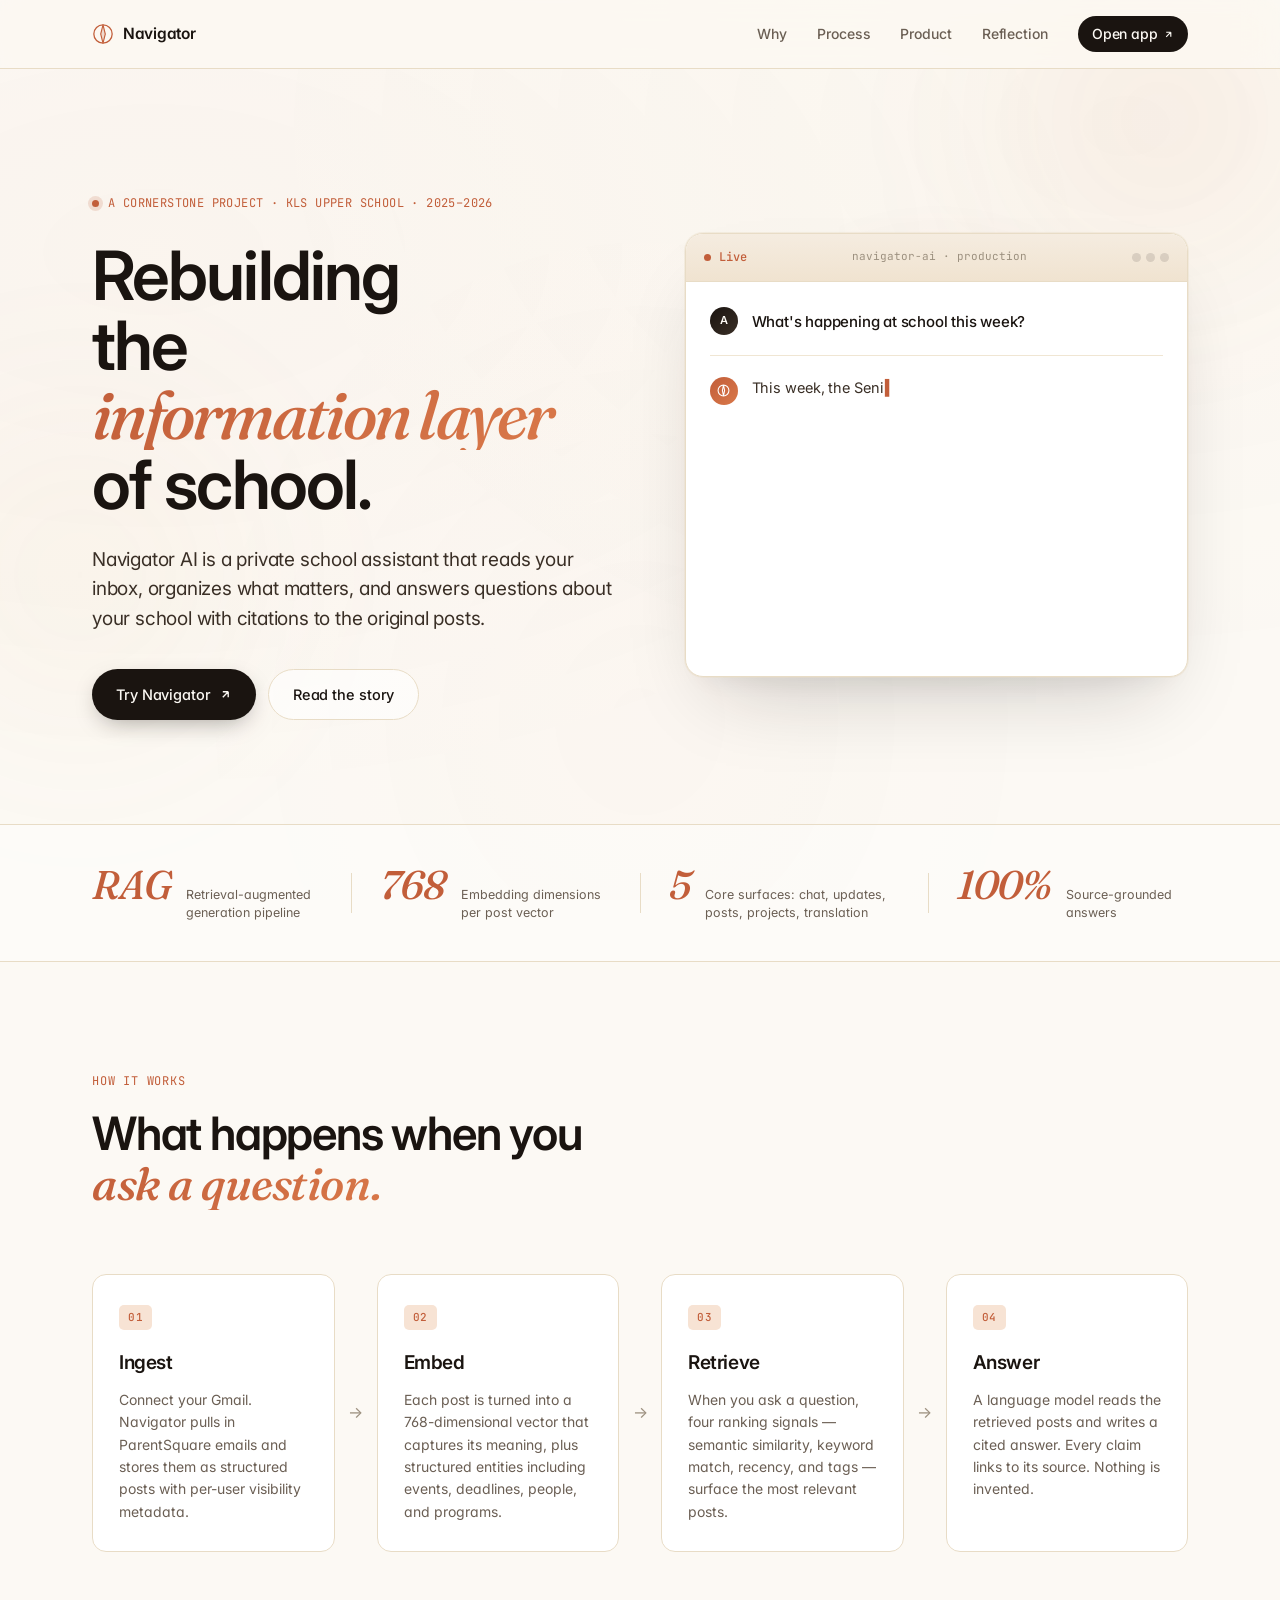
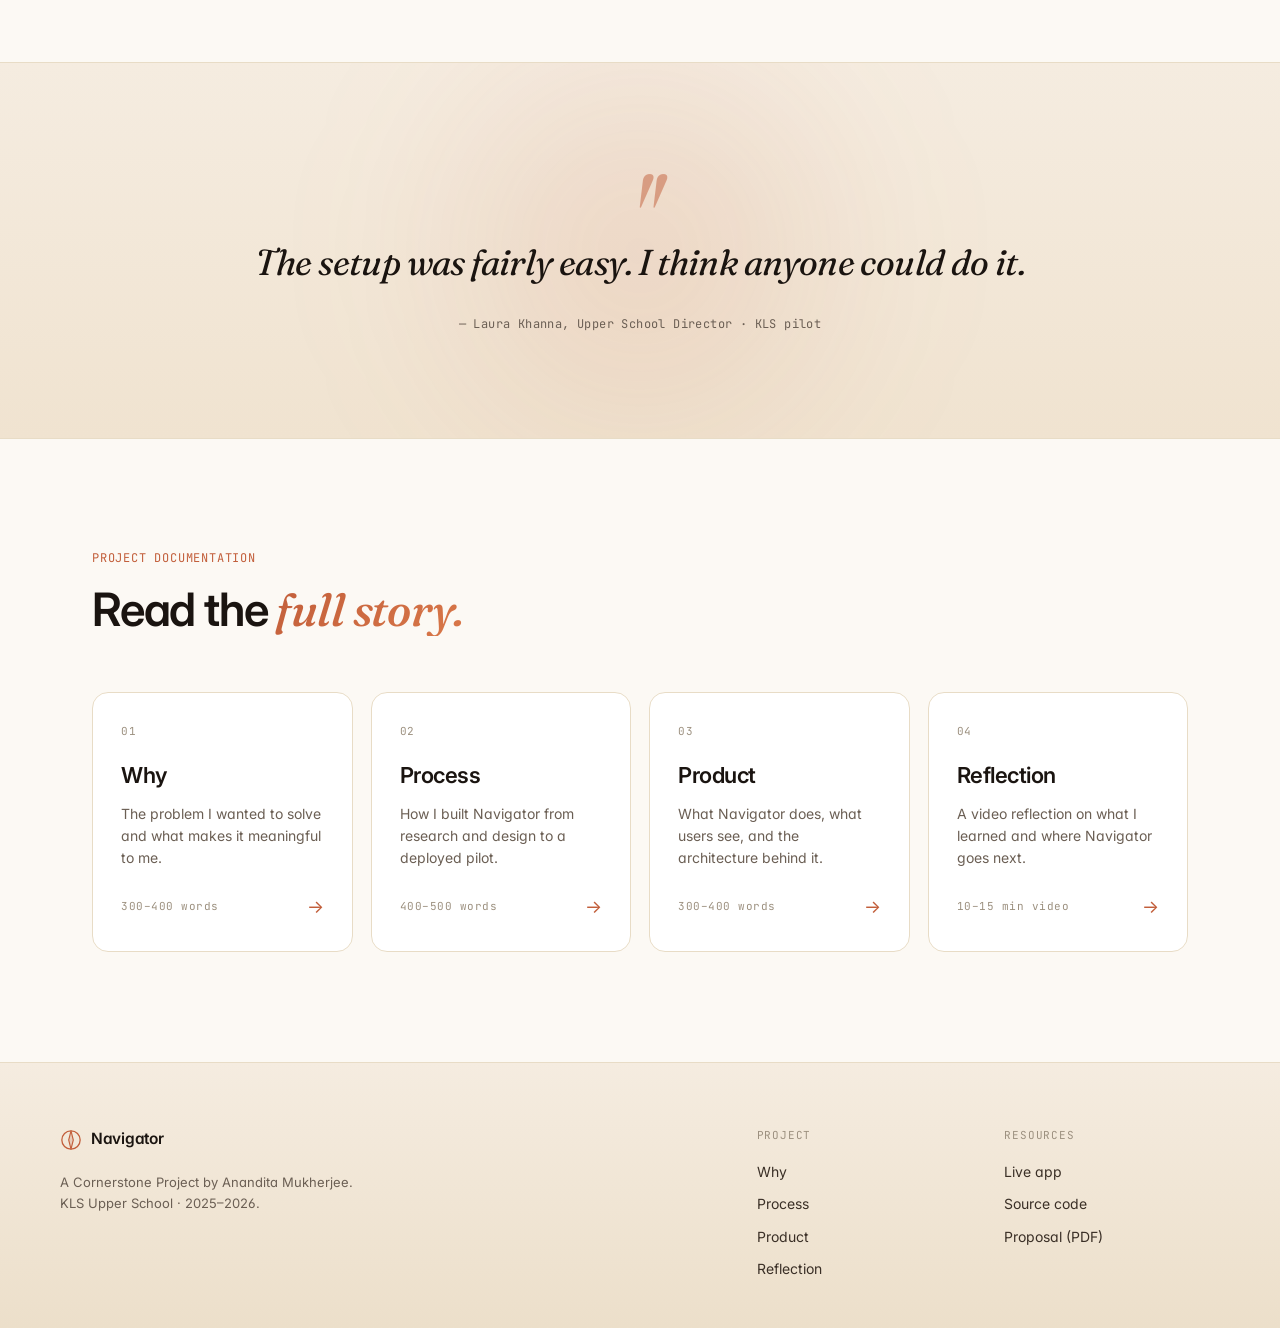
==== commit e7b80cc3: "Add brand favicon and fix italic clipping on gradient titles" ====
--- a/index.html
+++ b/index.html
@@ -8,6 +8,7 @@
   <link rel="preconnect" href="https://fonts.googleapis.com" />
   <link rel="preconnect" href="https://fonts.gstatic.com" crossorigin />
   <link href="https://fonts.googleapis.com/css2?family=Fraunces:opsz,wght@9..144,400;9..144,500;9..144,600;9..144,700&family=Inter:wght@400;500;600;700&family=JetBrains+Mono:wght@400;500&display=swap" rel="stylesheet" />
+  <link rel="icon" type="image/svg+xml" href="assets/favicon.svg" />
   <link rel="stylesheet" href="style.css" />
 </head>
 <body>
--- a/style.css
+++ b/style.css
@@ -165,6 +165,7 @@
   font-weight: 500; font-size: 1em; letter-spacing: -0.04em;
   background: linear-gradient(135deg, var(--sienna) 0%, var(--sienna-warm) 100%);
   -webkit-background-clip: text; background-clip: text; -webkit-text-fill-color: transparent;
+  display: inline-block; padding: 0 0.08em; margin: 0 -0.08em;
 }
 
 .hero-lede {
@@ -376,6 +377,7 @@
   background: linear-gradient(135deg, var(--sienna) 0%, var(--sienna-warm) 100%);
   -webkit-background-clip: text; background-clip: text; -webkit-text-fill-color: transparent;
   font-weight: 500;
+  display: inline-block; padding: 0 0.08em; margin: 0 -0.08em;
 }
 
 .how-grid { display: grid; grid-template-columns: 1fr; gap: 18px; align-items: stretch; }
@@ -540,6 +542,7 @@
   background: linear-gradient(135deg, var(--sienna) 0%, var(--sienna-warm) 100%);
   -webkit-background-clip: text; background-clip: text; -webkit-text-fill-color: transparent;
   font-weight: 500;
+  display: inline-block; padding: 0 0.08em; margin: 0 -0.08em;
 }
 
 .article-lede {
@@ -911,8 +914,10 @@
   box-shadow: 0 32px 64px -32px rgba(26, 20, 16, 0.3);
 }
 
-.video-wrapper iframe {
+.video-wrapper iframe,
+.video-wrapper video {
   position: absolute; inset: 0; width: 100%; height: 100%; border: 0;
+  object-fit: cover; background: var(--ink);
 }
 
 .reflection-list { list-style: none; padding: 0; }
